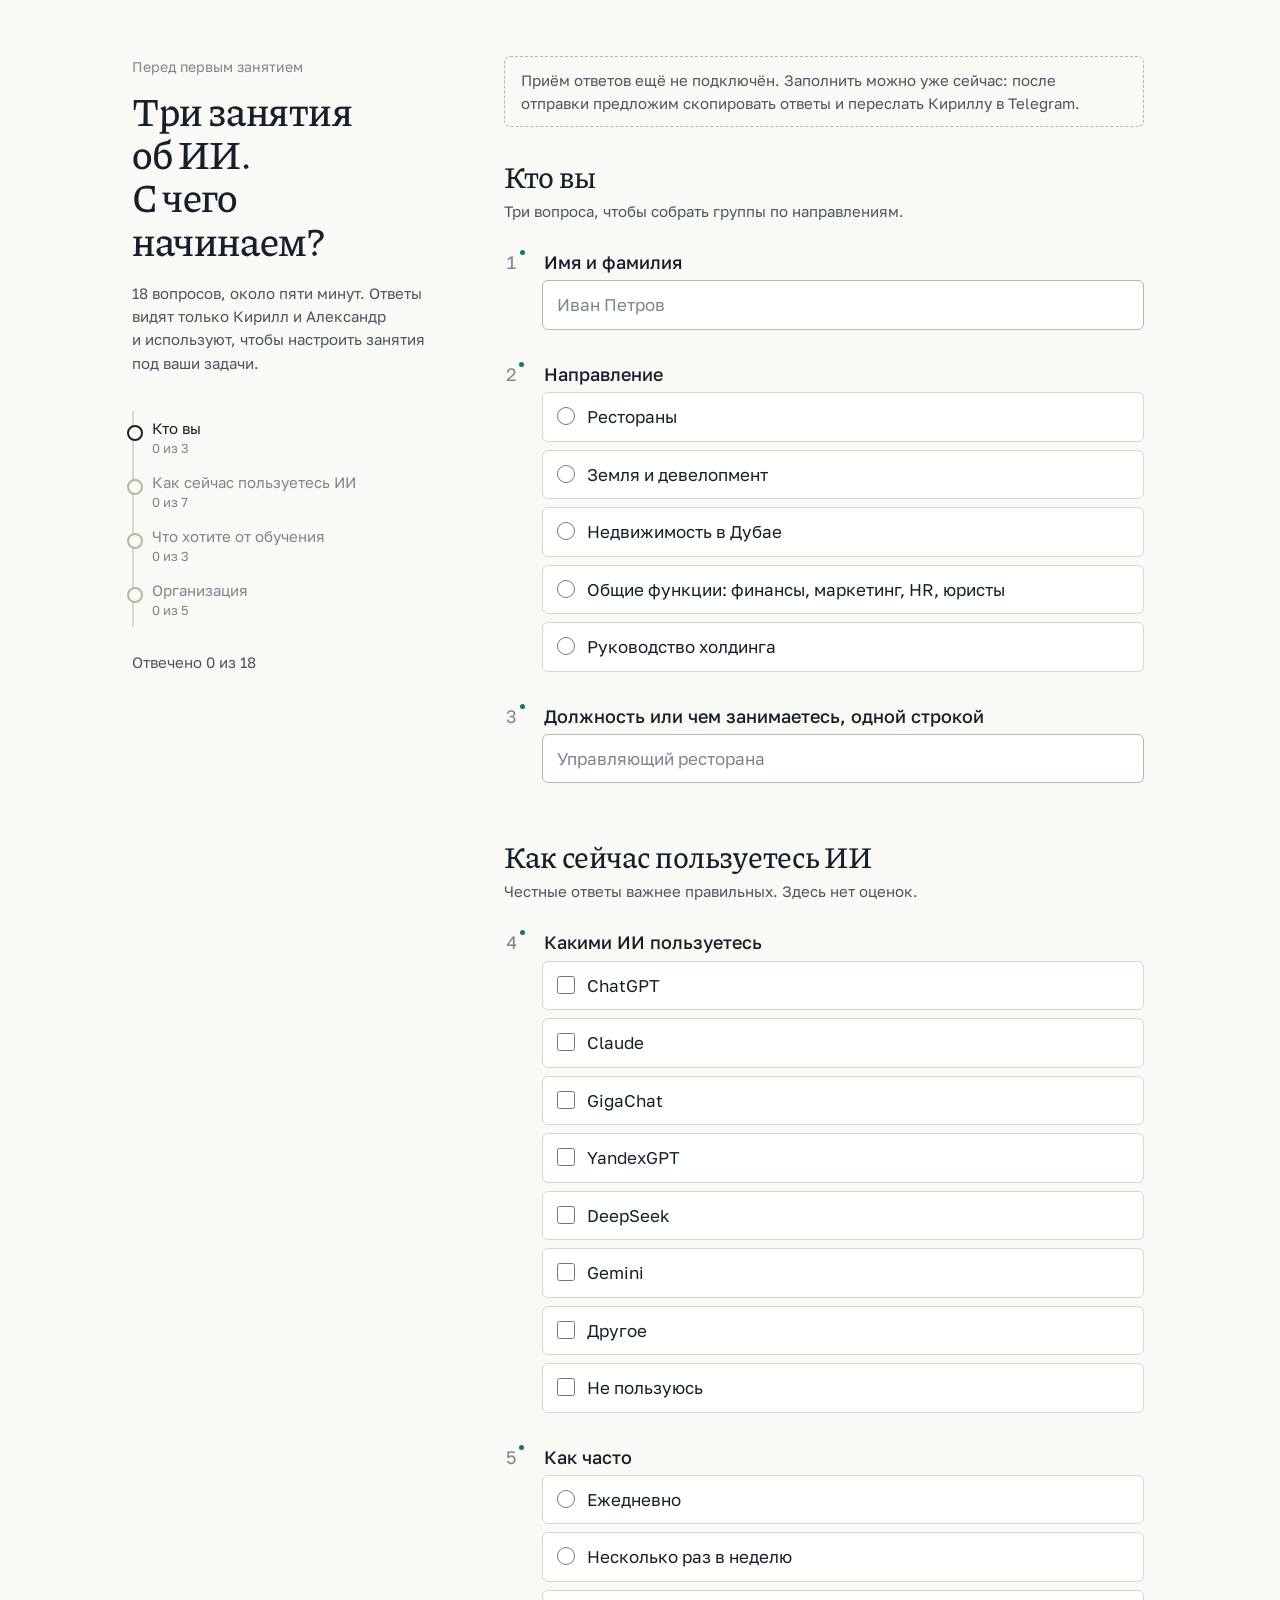
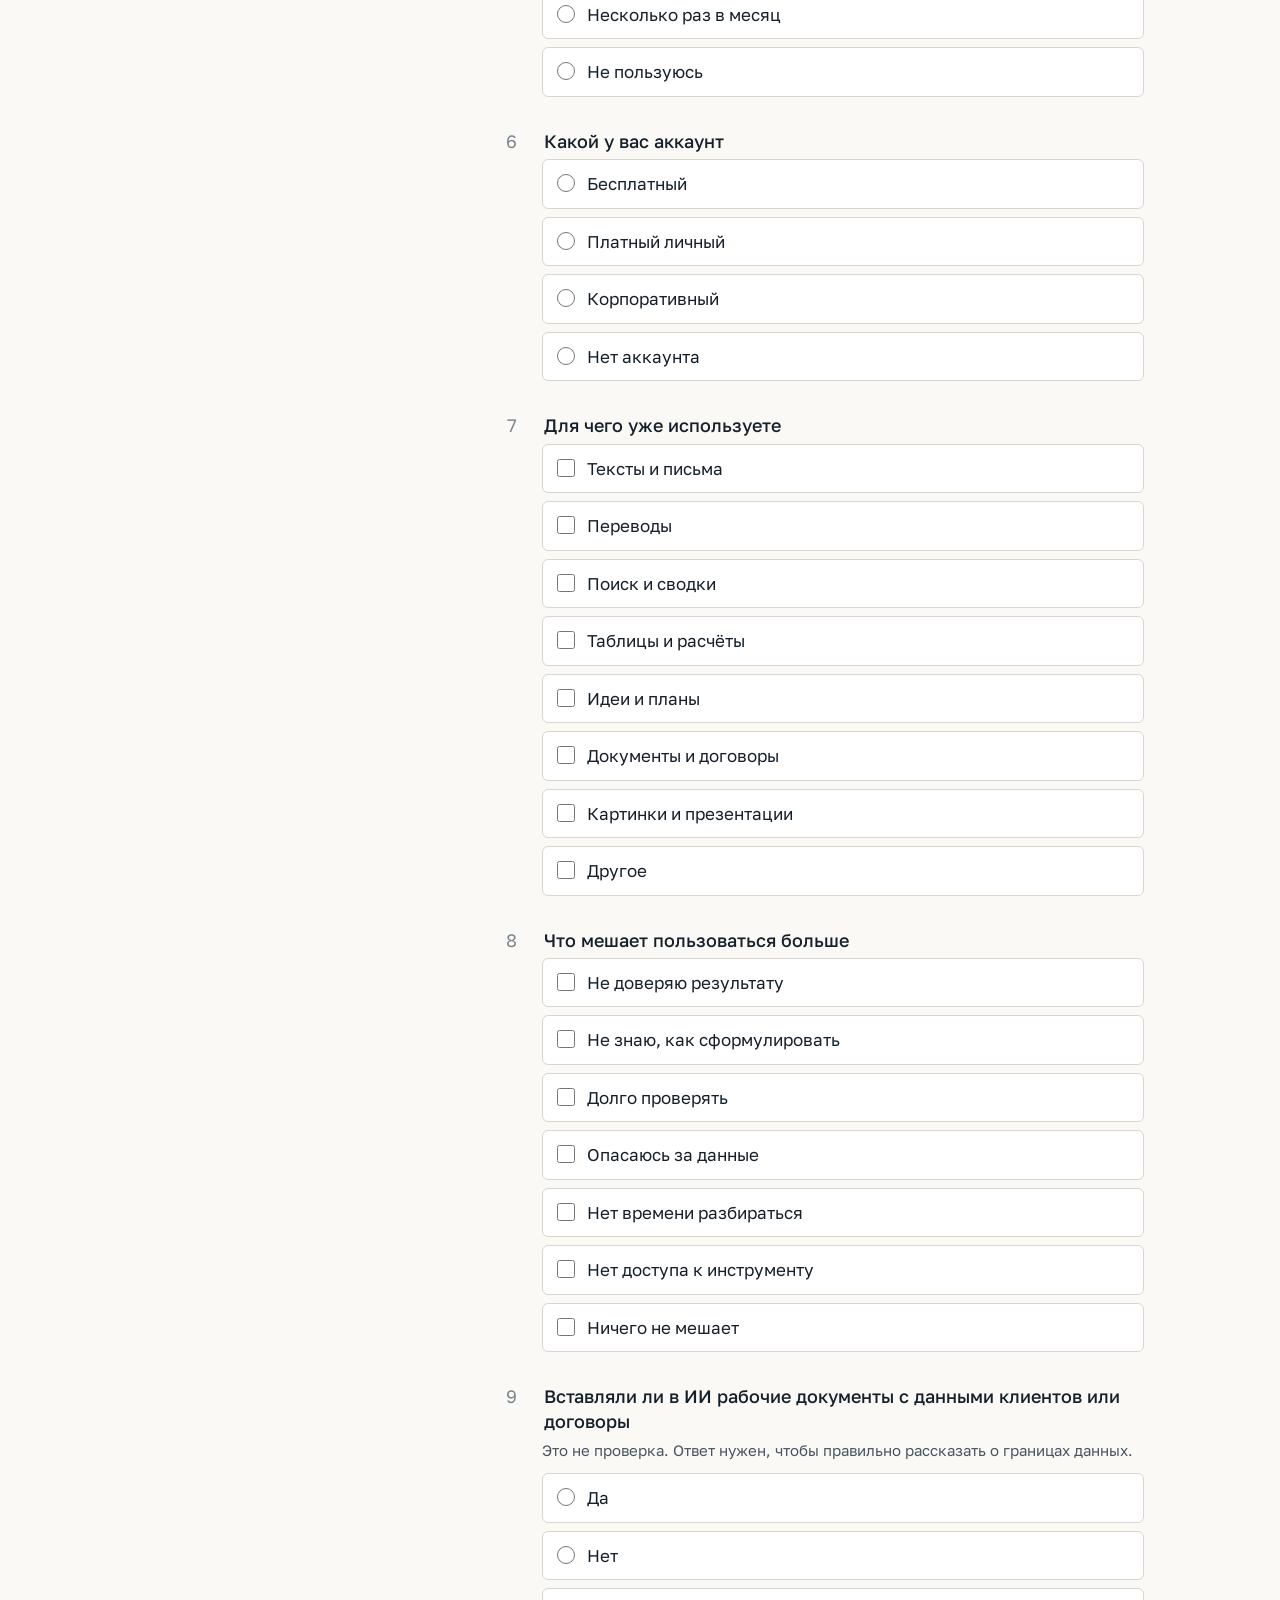
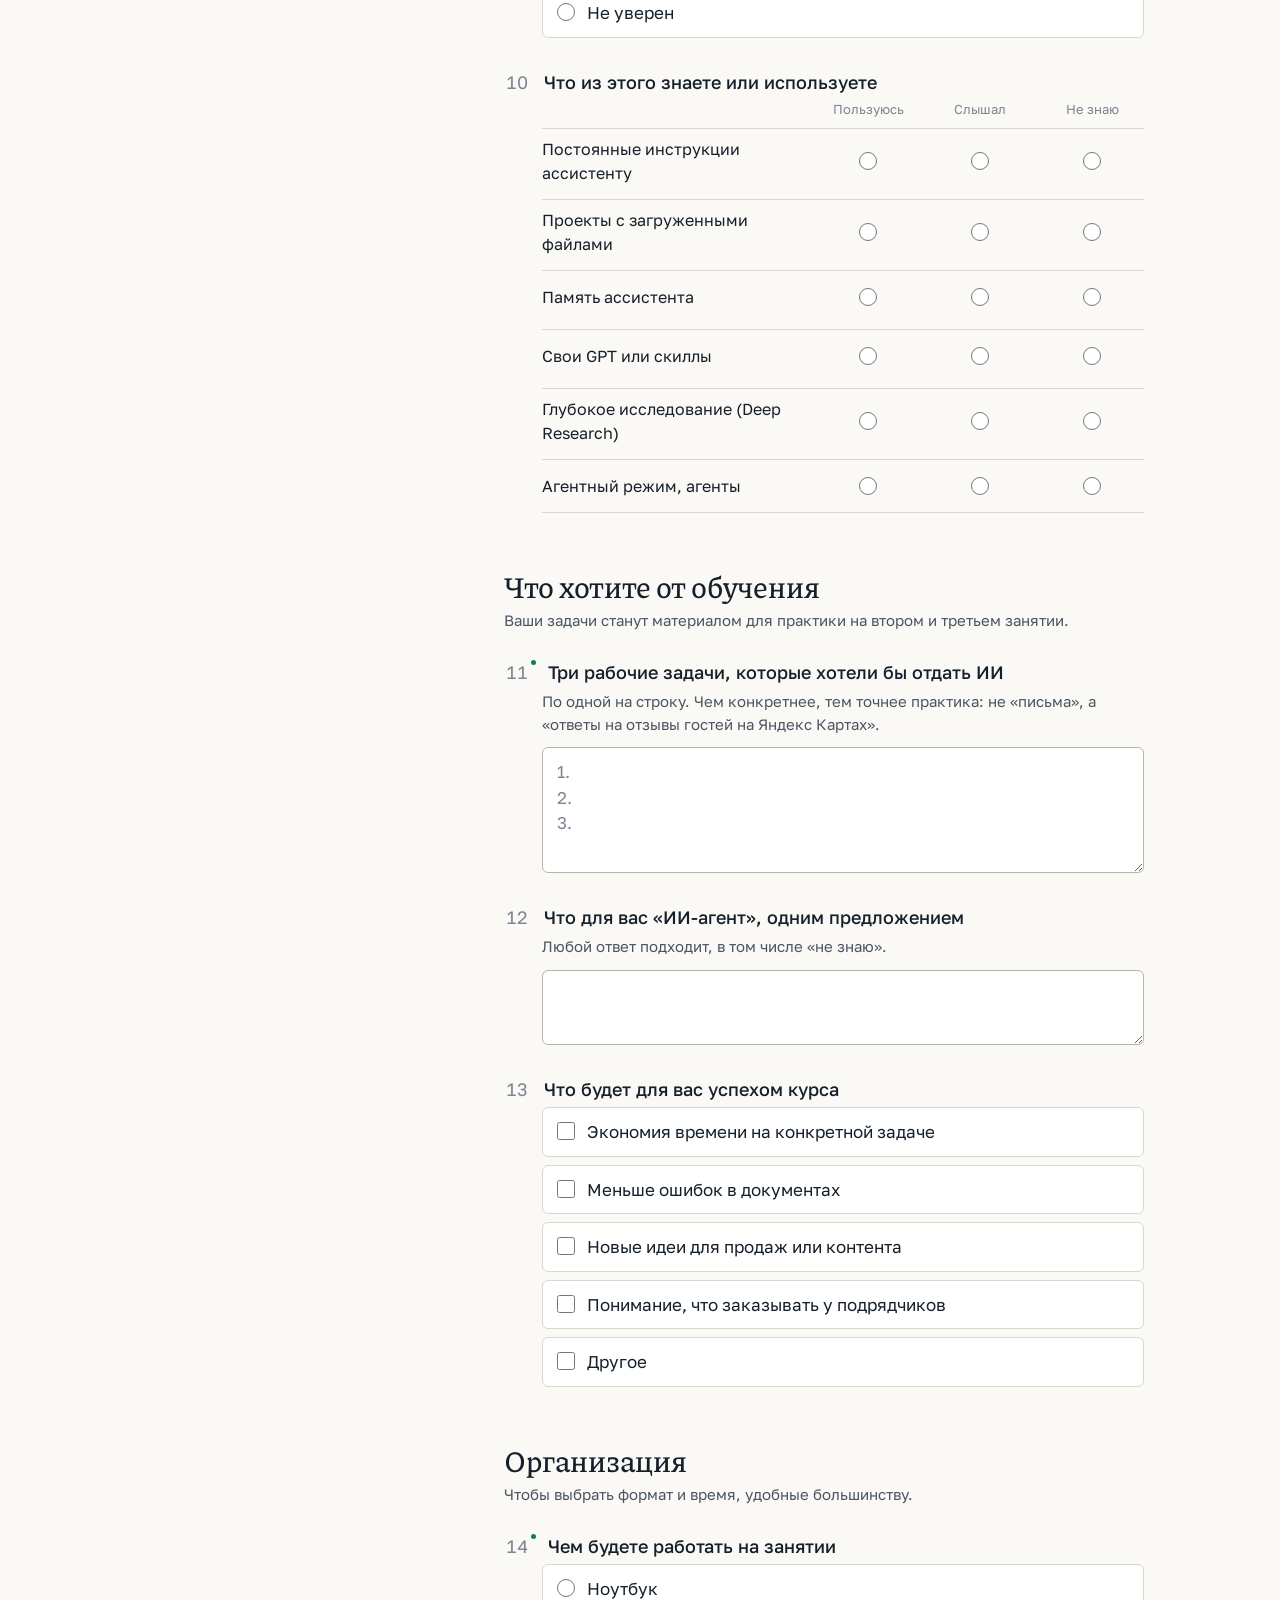
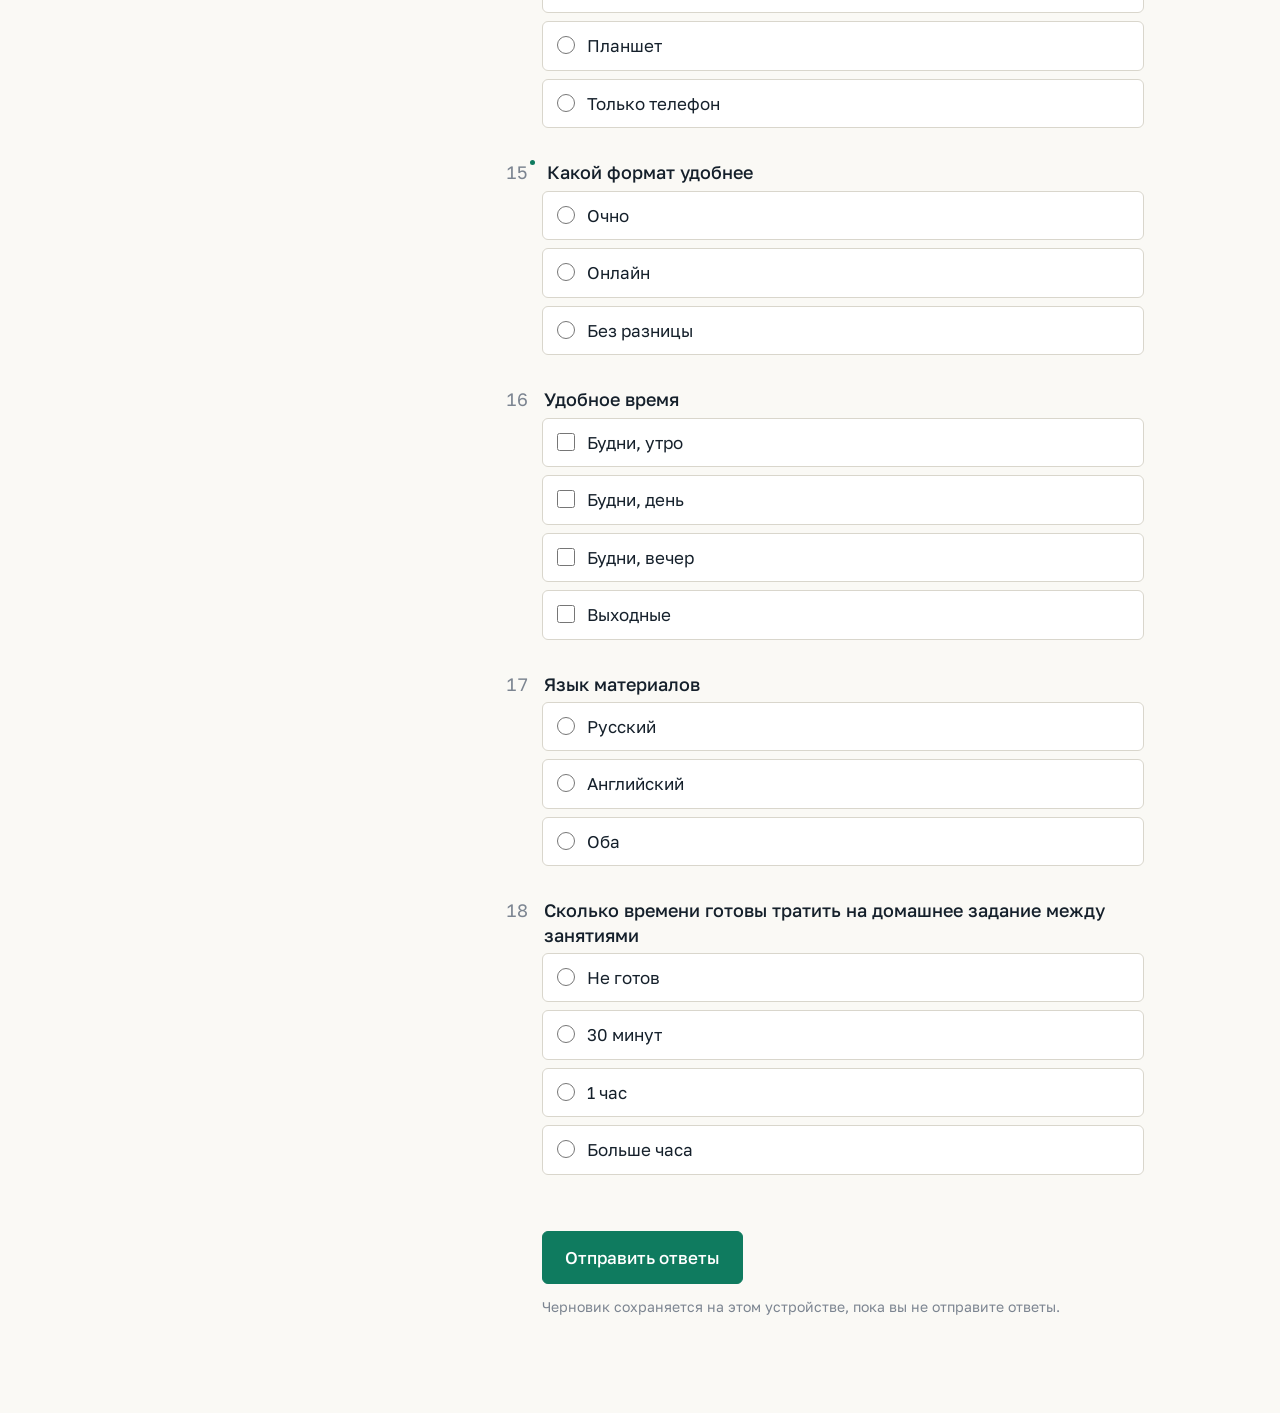
==== index.html @ f8a0a811 "feat: страница опросника, приёмник Apps Script, инструкция Co-Authored-By: Claude Fable 5.1 <noreply" ====
<!doctype html>
<html lang="ru">
<head>
<meta charset="utf-8">
<meta name="viewport" content="width=device-width, initial-scale=1">
<title>Опросник перед обучением</title>
<meta name="description" content="18 вопросов перед тремя занятиями об ИИ: кто вы, как пользуетесь ИИ сейчас, что хотите от обучения.">
<meta name="robots" content="noindex">
<link rel="preconnect" href="https://fonts.googleapis.com">
<link rel="preconnect" href="https://fonts.gstatic.com" crossorigin>
<link href="https://fonts.googleapis.com/css2?family=Golos+Text:wght@400;500;600&family=Piazzolla:opsz,wght@8..30,400;8..30,500&display=swap" rel="stylesheet">
<link rel="stylesheet" href="styles.css">
</head>
<body>
<a class="skip" href="#form">К вопросам</a>

<div class="shell">
  <aside class="rail" aria-label="Ход заполнения">
    <div class="rail-inner">
      <p class="kicker">Перед первым занятием</p>
      <h1 class="title">Три занятия об&nbsp;ИИ.<br>С&nbsp;чего начинаем?</h1>
      <p class="lede">18 вопросов, около пяти минут. Ответы видят только Кирилл и Александр и&nbsp;используют, чтобы настроить занятия под ваши задачи.</p>

      <ol class="blocks" id="blocks" aria-label="Разделы">
        <!-- заполняется скриптом -->
      </ol>

      <p class="counter" id="counter" aria-live="polite">Отвечено 0 из 18</p>
    </div>
  </aside>

  <main class="main">
    <div class="notice" id="notice" hidden role="status"></div>

    <form id="form" class="form" novalidate>
      <!-- заполняется скриптом -->
      <div class="submit-row">
        <button type="submit" class="btn primary" id="submit">Отправить ответы</button>
        <p class="submit-hint">Черновик сохраняется на этом устройстве, пока вы не отправите ответы.</p>
      </div>
      <div class="panel error" id="error" hidden role="alert"></div>
    </form>

    <section class="panel success" id="success" hidden tabindex="-1">
      <h2 class="panel-title">Ответы отправлены</h2>
      <p>Спасибо. Увидимся на первом занятии. Если захотите что-то добавить, напишите Кириллу в Telegram.</p>
    </section>
  </main>
</div>

<script src="config.js"></script>
<script src="app.js"></script>
</body>
</html>
---- styles.css ----
:root {
  --paper: #faf9f5;
  --surface: #ffffff;
  --ink: #15202b;
  --ink-2: #4a5563;
  --ink-3: #7c8591;
  --line: #d9d6cc;
  --line-strong: #b8b4a7;
  --accent: #0f7b5f;
  --accent-ink: #0a5c47;
  --accent-soft: #e3f2eb;
  --warn: #b3331f;
  --warn-soft: #fbe9e5;
  --focus: #15202b;
  --radius: 6px;
  --display: "Piazzolla", Georgia, "Times New Roman", serif;
  --text: "Golos Text", "Segoe UI", Arial, sans-serif;
}

@media (prefers-color-scheme: dark) {
  :root:not([data-theme="light"]) {
    --paper: #14181d;
    --surface: #1b2128;
    --ink: #eceae3;
    --ink-2: #b9b6ad;
    --ink-3: #868c94;
    --line: #353c45;
    --line-strong: #4b535d;
    --accent: #4fc29a;
    --accent-ink: #7fdcb9;
    --accent-soft: #1e3a31;
    --warn: #ef8a78;
    --warn-soft: #3a211d;
    --focus: #eceae3;
  }
}

* { box-sizing: border-box; }

html { -webkit-text-size-adjust: 100%; }

body {
  margin: 0;
  background: var(--paper);
  color: var(--ink);
  font-family: var(--text);
  font-size: 17px;
  line-height: 1.5;
  -webkit-font-smoothing: antialiased;
}

.skip {
  position: absolute;
  left: 16px;
  top: -48px;
  padding: 8px 12px;
  background: var(--ink);
  color: var(--paper);
  border-radius: var(--radius);
  z-index: 10;
}
.skip:focus { top: 16px; }

.shell {
  display: grid;
  grid-template-columns: 300px minmax(0, 640px);
  gap: 72px;
  max-width: 1080px;
  margin: 0 auto;
  padding: 56px 32px 96px;
}

/* ---- левая колонка ---- */

.rail-inner {
  position: sticky;
  top: 40px;
}

.kicker {
  margin: 0 0 12px;
  color: var(--ink-3);
  font-size: 14px;
}

.title {
  margin: 0 0 20px;
  font-family: var(--display);
  font-weight: 500;
  font-size: 40px;
  line-height: 1.08;
  letter-spacing: -0.01em;
  font-variation-settings: "opsz" 30;
}

.lede {
  margin: 0 0 36px;
  color: var(--ink-2);
  font-size: 15px;
  line-height: 1.55;
}

.blocks {
  list-style: none;
  margin: 0 0 24px;
  padding: 0;
  border-left: 2px solid var(--line);
}

.blocks li {
  position: relative;
  padding: 6px 0 6px 18px;
  color: var(--ink-3);
  font-size: 15px;
}

.blocks li::before {
  content: "";
  position: absolute;
  left: -7px;
  top: 14px;
  width: 12px;
  height: 12px;
  border-radius: 50%;
  background: var(--paper);
  border: 2px solid var(--line-strong);
}

.blocks li.current { color: var(--ink); }
.blocks li.current::before { border-color: var(--ink); }
.blocks li.done { color: var(--ink-2); }
.blocks li.done::before { background: var(--accent); border-color: var(--accent); }

.blocks a {
  color: inherit;
  text-decoration: none;
}
.blocks a:hover { text-decoration: underline; }

.blocks small {
  display: block;
  color: var(--ink-3);
  font-size: 13px;
}

.counter {
  margin: 0;
  color: var(--ink-2);
  font-size: 15px;
}

/* ---- форма ---- */

.form { margin: 0; }

.block {
  margin: 0 0 56px;
  padding: 0;
  border: 0;
  min-width: 0;
}

.block-title {
  margin: 0 0 6px;
  font-family: var(--display);
  font-weight: 500;
  font-size: 30px;
  line-height: 1.15;
  font-variation-settings: "opsz" 24;
}

.block-note {
  margin: 0 0 28px;
  color: var(--ink-2);
  font-size: 15px;
}

.q {
  margin: 0 0 32px;
  padding: 0;
  border: 0;
  min-width: 0;
}

.q-label {
  display: flex;
  gap: 12px;
  align-items: baseline;
  margin: 0 0 6px;
  font-weight: 500;
  font-size: 18px;
  line-height: 1.35;
}

.q-num {
  flex: none;
  min-width: 26px;
  color: var(--ink-3);
  font-variant-numeric: tabular-nums;
  font-weight: 400;
}

.q-hint {
  margin: 0 0 12px 38px;
  color: var(--ink-2);
  font-size: 15px;
}

.q-required .q-num::after {
  content: "";
  display: inline-block;
  width: 5px;
  height: 5px;
  margin-left: 3px;
  vertical-align: top;
  border-radius: 50%;
  background: var(--accent);
}

.q-body { margin-left: 38px; }

.q-error {
  margin: 8px 0 0 38px;
  color: var(--warn);
  font-size: 15px;
}
.q-error:empty { display: none; }

.q.invalid .q-body input[type="text"],
.q.invalid .q-body textarea { border-color: var(--warn); }

/* текстовые поля */

input[type="text"],
textarea {
  display: block;
  width: 100%;
  padding: 11px 14px;
  border: 1px solid var(--line-strong);
  border-radius: var(--radius);
  background: var(--surface);
  color: var(--ink);
  font: inherit;
  font-size: 17px;
}
textarea { min-height: 112px; resize: vertical; }
input[type="text"]::placeholder,
textarea::placeholder { color: var(--ink-3); }

input:focus-visible,
textarea:focus-visible,
button:focus-visible,
a:focus-visible {
  outline: 2px solid var(--focus);
  outline-offset: 2px;
}

/* варианты ответа */

.opts {
  display: grid;
  gap: 8px;
}

.opt {
  display: flex;
  align-items: flex-start;
  gap: 12px;
  padding: 11px 14px;
  border: 1px solid var(--line);
  border-radius: var(--radius);
  background: var(--surface);
  cursor: pointer;
  transition: border-color 120ms ease, background-color 120ms ease;
}
.opt:hover { border-color: var(--line-strong); }
.opt input {
  flex: none;
  width: 18px;
  height: 18px;
  margin: 3px 0 0;
  accent-color: var(--accent);
}
.opt:has(input:checked) {
  border-color: var(--accent);
  background: var(--accent-soft);
}
.opt:has(input:focus-visible) {
  outline: 2px solid var(--focus);
  outline-offset: 2px;
}
.opt:has(input:focus-visible) input { outline: none; }

/* матрица */

.matrix { display: grid; gap: 6px; }

.matrix-head,
.matrix-row {
  display: grid;
  grid-template-columns: minmax(0, 1fr) repeat(3, 104px);
  align-items: center;
  gap: 8px;
}

.matrix-head {
  color: var(--ink-3);
  font-size: 13px;
  padding: 0 0 2px;
}
.matrix-head span:not(:first-child) { text-align: center; }

.matrix-row {
  padding: 8px 0;
  border-top: 1px solid var(--line);
}
.matrix-row:last-child { border-bottom: 1px solid var(--line); }

.matrix-row .row-label { font-size: 16px; }

.cell {
  display: flex;
  justify-content: center;
  align-items: center;
  min-height: 36px;
  border-radius: var(--radius);
  cursor: pointer;
}
.cell input {
  width: 18px;
  height: 18px;
  margin: 0;
  accent-color: var(--accent);
}
.cell span { display: none; }
.cell:has(input:focus-visible) { outline: 2px solid var(--focus); outline-offset: 2px; }
.cell:has(input:focus-visible) input { outline: none; }

/* кнопки и панели */

.submit-row {
  margin: 8px 0 0 38px;
  display: grid;
  gap: 12px;
}

.btn {
  display: inline-block;
  padding: 13px 22px;
  border: 1px solid transparent;
  border-radius: var(--radius);
  font: inherit;
  font-weight: 500;
  font-size: 17px;
  cursor: pointer;
}
.btn.primary {
  justify-self: start;
  background: var(--accent);
  border-color: var(--accent);
  color: #fff;
}
.btn.primary:hover { background: var(--accent-ink); border-color: var(--accent-ink); }
.btn.primary:disabled { opacity: 0.6; cursor: progress; }
.btn.secondary {
  background: var(--surface);
  border-color: var(--line-strong);
  color: var(--ink);
}
.btn.secondary:hover { border-color: var(--ink); }

.submit-hint {
  margin: 0;
  color: var(--ink-3);
  font-size: 14px;
}

.panel {
  margin: 24px 0 0 38px;
  padding: 18px 20px;
  border-radius: var(--radius);
  border: 1px solid var(--line);
  background: var(--surface);
}
.panel p { margin: 0 0 12px; }
.panel p:last-child { margin: 0; }
.panel-title {
  margin: 0 0 8px;
  font-family: var(--display);
  font-weight: 500;
  font-size: 26px;
  line-height: 1.2;
}
.panel.error {
  border-color: var(--warn);
  background: var(--warn-soft);
}
.panel.success { border-color: var(--accent); }
.panel .actions {
  display: flex;
  flex-wrap: wrap;
  gap: 10px;
  margin-top: 14px;
}

.notice {
  margin: 0 0 32px;
  padding: 12px 16px;
  border-radius: var(--radius);
  border: 1px dashed var(--line-strong);
  color: var(--ink-2);
  font-size: 15px;
}

/* ---- адаптив ---- */

@media (max-width: 900px) {
  .shell {
    grid-template-columns: minmax(0, 1fr);
    gap: 0;
    padding: 24px 16px 80px;
  }

  .rail-inner { position: static; }

  .title { font-size: 32px; }
  .lede { margin-bottom: 24px; }

  .blocks {
    display: flex;
    gap: 14px;
    border-left: 0;
    border-bottom: 2px solid var(--line);
    margin: 0 0 8px;
    overflow-x: auto;
    scrollbar-width: none;
  }
  .blocks::-webkit-scrollbar { display: none; }
  .blocks li {
    flex: none;
    padding: 0 0 10px;
    white-space: nowrap;
  }
  .blocks li::before {
    left: 0;
    right: 0;
    top: auto;
    bottom: -2px;
    width: auto;
    height: 2px;
    border: 0;
    border-radius: 0;
    background: transparent;
  }
  .blocks li.current::before { background: var(--ink); }
  .blocks li.done::before { background: var(--accent); }
  .blocks small { display: none; }

  .counter {
    position: sticky;
    top: 0;
    z-index: 5;
    margin: 0 -16px 32px;
    padding: 10px 16px;
    background: var(--paper);
    border-bottom: 1px solid var(--line);
    font-size: 14px;
  }

  .block-title { font-size: 26px; }
  .q-label { font-size: 17px; }
  .q-hint, .q-body, .q-error, .submit-row, .panel { margin-left: 0; }
  .q-num { min-width: 24px; }

  .matrix-head { display: none; }
  .matrix-row {
    grid-template-columns: minmax(0, 1fr);
    gap: 8px;
    padding: 12px 0;
  }
  .matrix-row .cells {
    display: grid;
    grid-template-columns: repeat(3, 1fr);
    gap: 6px;
  }
  .cell {
    gap: 8px;
    justify-content: flex-start;
    padding: 8px 10px;
    border: 1px solid var(--line);
    background: var(--surface);
    font-size: 14px;
  }
  .cell span { display: inline; }
  .cell:has(input:checked) { border-color: var(--accent); background: var(--accent-soft); }
}

@media (min-width: 901px) {
  .matrix-row .cells { display: contents; }
}

@media (prefers-reduced-motion: reduce) {
  * { transition: none !important; scroll-behavior: auto !important; }
}
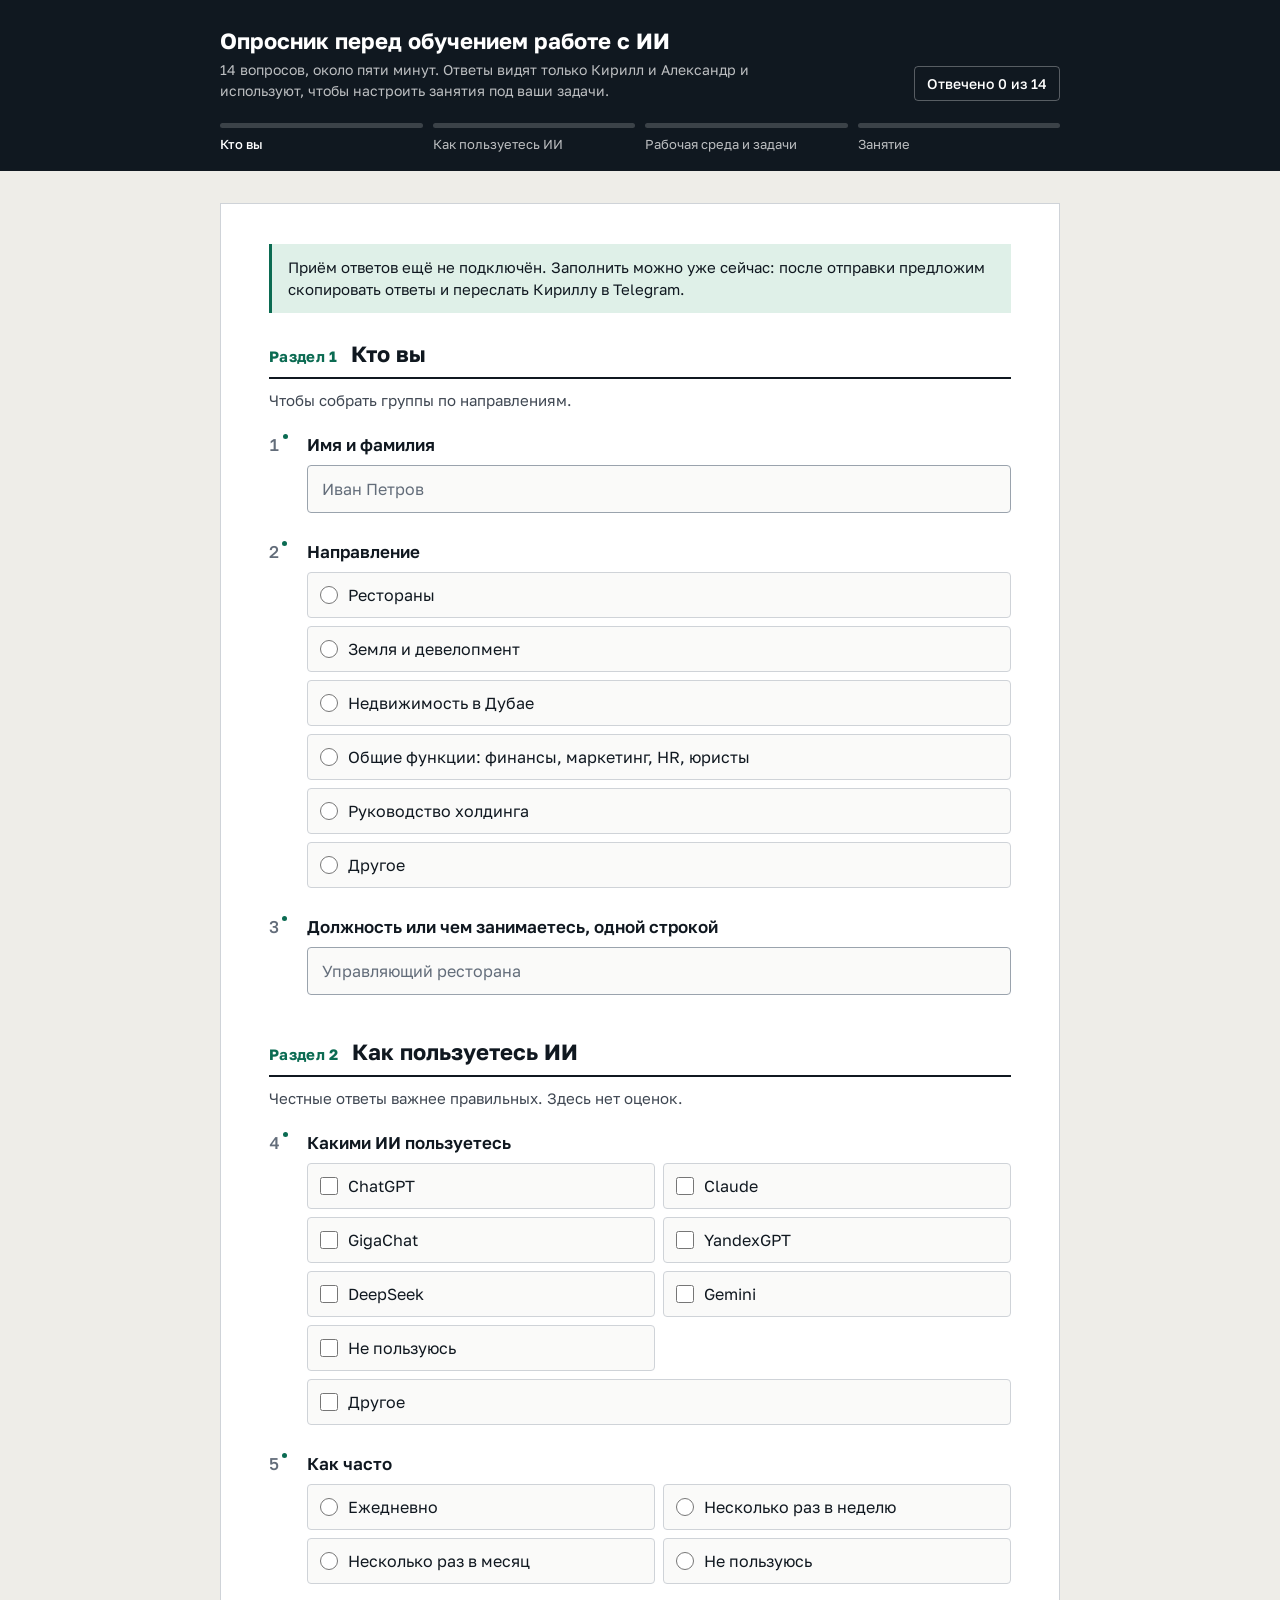
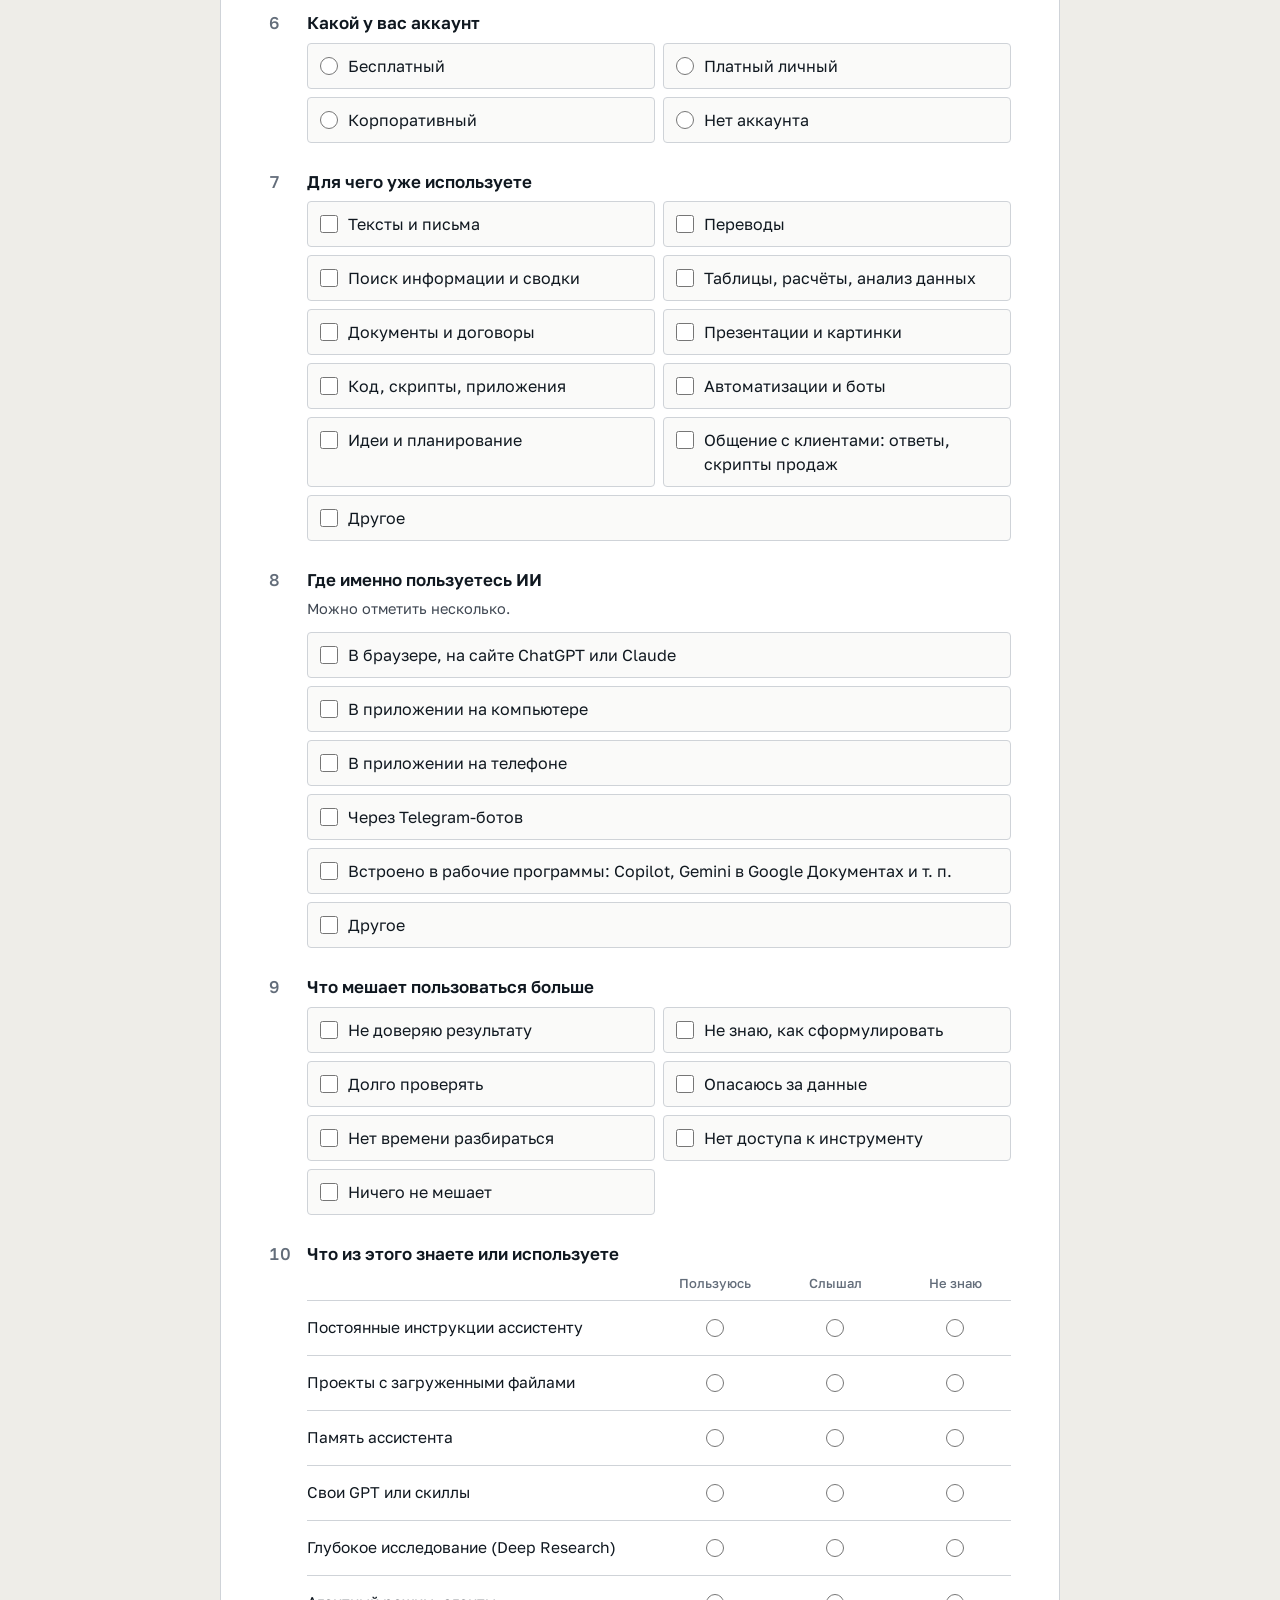
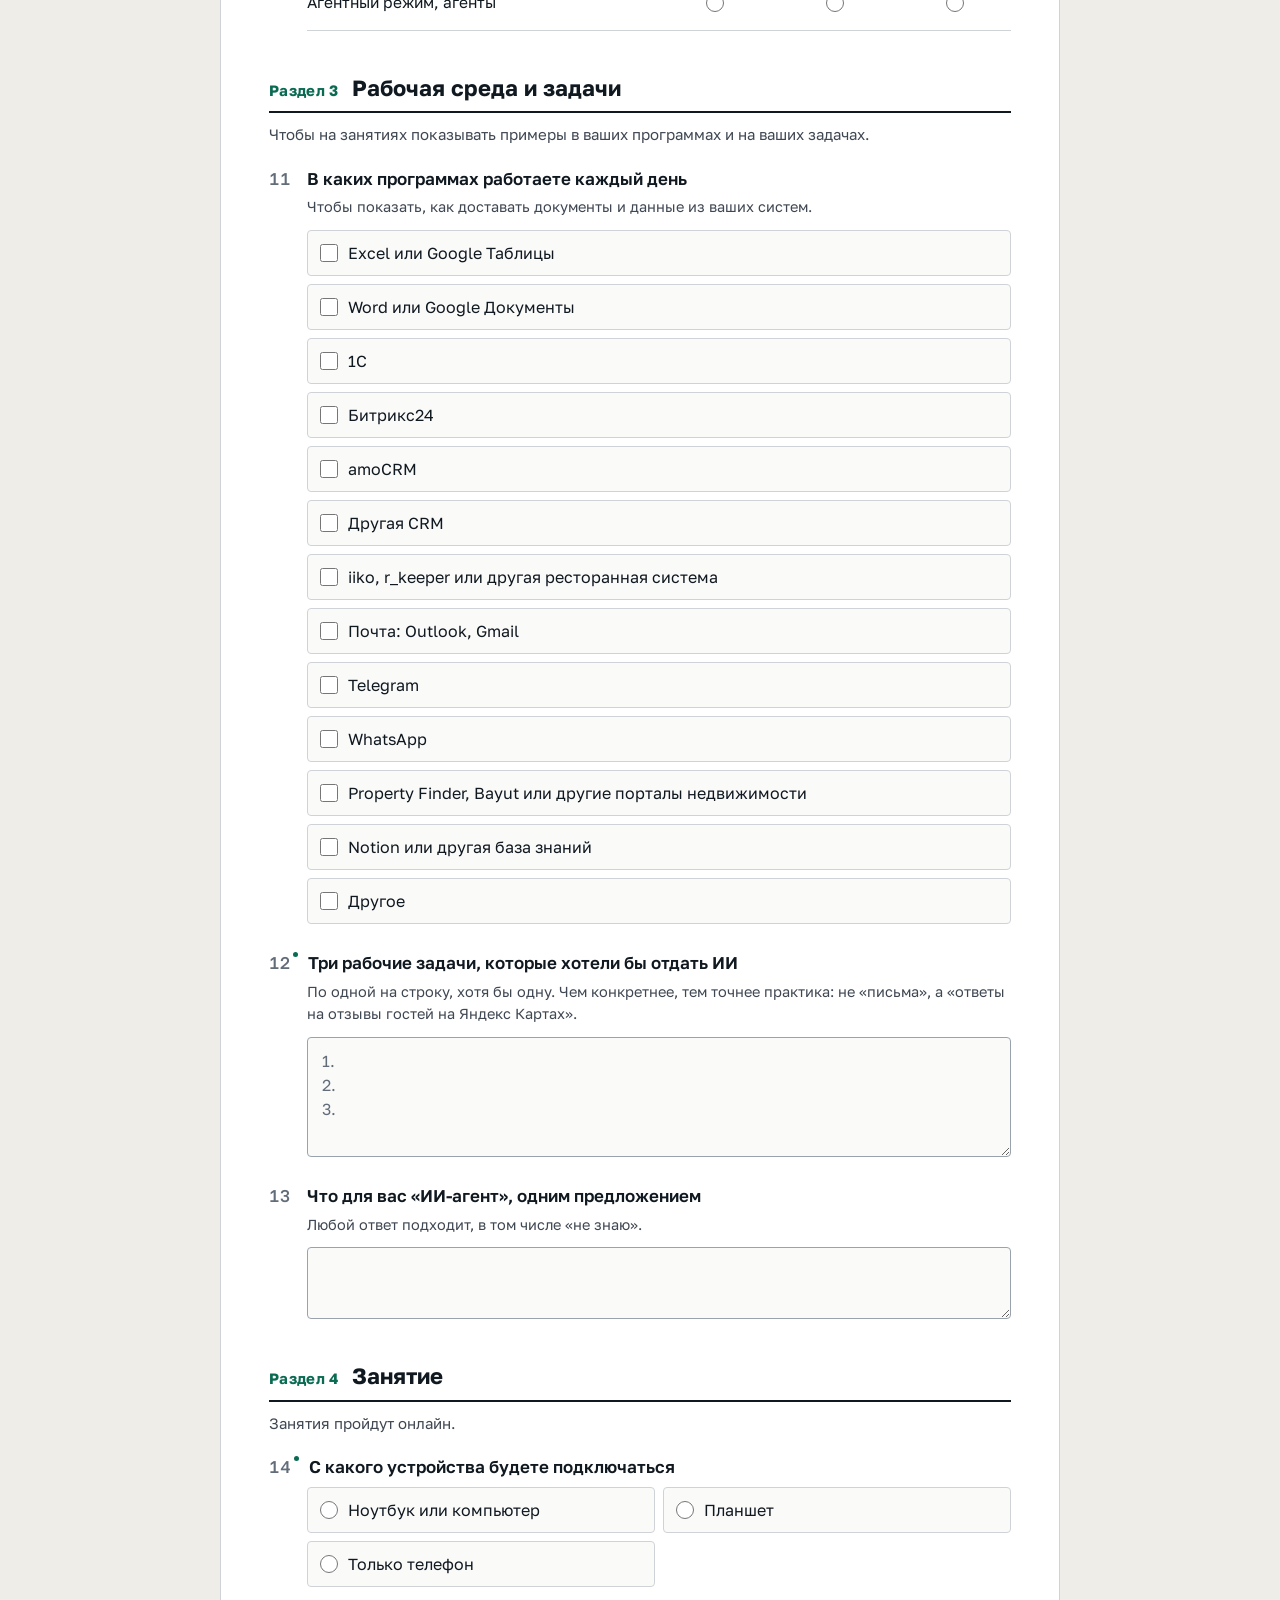
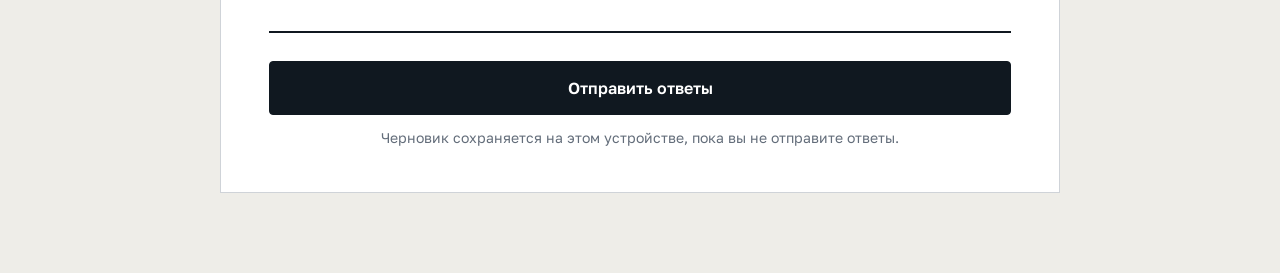
==== commit 5899524c: "feat: версия 2 по правкам — 14 вопросов, «Другое» с полем ввода, вопросы про программы и где пользую" ====
--- a/index.html
+++ b/index.html
@@ -4,49 +4,46 @@
 <meta charset="utf-8">
 <meta name="viewport" content="width=device-width, initial-scale=1">
 <title>Опросник перед обучением</title>
-<meta name="description" content="18 вопросов перед тремя занятиями об ИИ: кто вы, как пользуетесь ИИ сейчас, что хотите от обучения.">
+<meta name="description" content="Опросник перед обучением работе с ИИ: кто вы, как пользуетесь ИИ сейчас, в каких программах работаете, какие задачи хотите отдать ИИ.">
 <meta name="robots" content="noindex">
 <link rel="preconnect" href="https://fonts.googleapis.com">
 <link rel="preconnect" href="https://fonts.gstatic.com" crossorigin>
-<link href="https://fonts.googleapis.com/css2?family=Golos+Text:wght@400;500;600&family=Piazzolla:opsz,wght@8..30,400;8..30,500&display=swap" rel="stylesheet">
+<link href="https://fonts.googleapis.com/css2?family=Golos+Text:wght@400;500;600;700&display=swap" rel="stylesheet">
 <link rel="stylesheet" href="styles.css">
 </head>
 <body>
 <a class="skip" href="#form">К вопросам</a>
 
-<div class="shell">
-  <aside class="rail" aria-label="Ход заполнения">
-    <div class="rail-inner">
-      <p class="kicker">Перед первым занятием</p>
-      <h1 class="title">Три занятия об&nbsp;ИИ.<br>С&nbsp;чего начинаем?</h1>
-      <p class="lede">18 вопросов, около пяти минут. Ответы видят только Кирилл и Александр и&nbsp;используют, чтобы настроить занятия под ваши задачи.</p>
+<header class="band">
+  <div class="band-inner">
+    <div class="band-text">
+      <p class="band-title">Опросник перед обучением работе с ИИ</p>
+      <p class="band-sub">14 вопросов, около пяти минут. Ответы видят только Кирилл и Александр и используют, чтобы настроить занятия под ваши задачи.</p>
+    </div>
+    <p class="counter" id="counter" aria-live="polite">Отвечено 0 из 14</p>
+  </div>
+  <ol class="progress" id="blocks" aria-label="Разделы и ход заполнения">
+    <!-- заполняется скриптом -->
+  </ol>
+</header>
 
-      <ol class="blocks" id="blocks" aria-label="Разделы">
-        <!-- заполняется скриптом -->
-      </ol>
+<main class="sheet">
+  <div class="notice" id="notice" hidden role="status"></div>
 
-      <p class="counter" id="counter" aria-live="polite">Отвечено 0 из 18</p>
+  <form id="form" class="form" novalidate>
+    <!-- заполняется скриптом -->
+    <div class="submit-row">
+      <button type="submit" class="btn primary" id="submit">Отправить ответы</button>
+      <p class="submit-hint">Черновик сохраняется на этом устройстве, пока вы не отправите ответы.</p>
     </div>
-  </aside>
+    <div class="panel error" id="error" hidden role="alert"></div>
+  </form>
 
-  <main class="main">
-    <div class="notice" id="notice" hidden role="status"></div>
-
-    <form id="form" class="form" novalidate>
-      <!-- заполняется скриптом -->
-      <div class="submit-row">
-        <button type="submit" class="btn primary" id="submit">Отправить ответы</button>
-        <p class="submit-hint">Черновик сохраняется на этом устройстве, пока вы не отправите ответы.</p>
-      </div>
-      <div class="panel error" id="error" hidden role="alert"></div>
-    </form>
-
-    <section class="panel success" id="success" hidden tabindex="-1">
-      <h2 class="panel-title">Ответы отправлены</h2>
-      <p>Спасибо. Увидимся на первом занятии. Если захотите что-то добавить, напишите Кириллу в Telegram.</p>
-    </section>
-  </main>
-</div>
+  <section class="panel success" id="success" hidden tabindex="-1">
+    <h2 class="panel-title">Ответы отправлены</h2>
+    <p>Спасибо. Если захотите что-то добавить, напишите Кириллу в Telegram.</p>
+  </section>
+</main>
 
 <script src="config.js"></script>
 <script src="app.js"></script>
--- a/styles.css
+++ b/styles.css
@@ -1,52 +1,74 @@
 :root {
-  --paper: #faf9f5;
-  --surface: #ffffff;
-  --ink: #15202b;
-  --ink-2: #4a5563;
-  --ink-3: #7c8591;
-  --line: #d9d6cc;
-  --line-strong: #b8b4a7;
-  --accent: #0f7b5f;
-  --accent-ink: #0a5c47;
-  --accent-soft: #e3f2eb;
+  --bg: #eeede8;
+  --sheet: #ffffff;
+  --ink: #101820;
+  --ink-2: #3f4752;
+  --ink-3: #636d7a;
+  --line: #cfd3d8;
+  --line-strong: #9aa3ad;
+  --field: #fafaf9;
+  --accent: #0b6b52;
+  --accent-ink: #084f3d;
+  --accent-soft: #dff0e8;
+  --accent-bright: #3ccf9a;
+  --band: #101820;
+  --band-text: #ffffff;
+  --band-muted: rgba(255, 255, 255, 0.72);
+  --band-track: rgba(255, 255, 255, 0.18);
   --warn: #b3331f;
   --warn-soft: #fbe9e5;
-  --focus: #15202b;
-  --radius: 6px;
-  --display: "Piazzolla", Georgia, "Times New Roman", serif;
+  --focus: #101820;
+  --on-primary: #ffffff;
+  --radius: 4px;
   --text: "Golos Text", "Segoe UI", Arial, sans-serif;
 }
 
 @media (prefers-color-scheme: dark) {
   :root:not([data-theme="light"]) {
-    --paper: #14181d;
-    --surface: #1b2128;
+    --bg: #111519;
+    --sheet: #1a2026;
     --ink: #eceae3;
     --ink-2: #b9b6ad;
-    --ink-3: #868c94;
+    --ink-3: #8b939c;
     --line: #353c45;
-    --line-strong: #4b535d;
+    --line-strong: #5a626c;
+    --field: #141a1f;
     --accent: #4fc29a;
     --accent-ink: #7fdcb9;
     --accent-soft: #1e3a31;
+    --band: #0b0f13;
     --warn: #ef8a78;
     --warn-soft: #3a211d;
     --focus: #eceae3;
+    --on-primary: #101820;
   }
+  :root:not([data-theme="light"]) .btn.primary { background: #eceae3; border-color: #eceae3; }
+  :root:not([data-theme="light"]) .btn.primary:hover { background: #ffffff; border-color: #ffffff; }
 }
 
 * { box-sizing: border-box; }
-
 html { -webkit-text-size-adjust: 100%; }
 
 body {
   margin: 0;
-  background: var(--paper);
+  background: var(--bg);
   color: var(--ink);
   font-family: var(--text);
-  font-size: 17px;
+  font-size: 16px;
   line-height: 1.5;
   -webkit-font-smoothing: antialiased;
+}
+
+.visually-hidden {
+  position: absolute;
+  width: 1px;
+  height: 1px;
+  margin: -1px;
+  padding: 0;
+  overflow: hidden;
+  clip: rect(0 0 0 0);
+  white-space: nowrap;
+  border: 0;
 }
 
 .skip {
@@ -54,129 +76,157 @@
   left: 16px;
   top: -48px;
   padding: 8px 12px;
-  background: var(--ink);
-  color: var(--paper);
+  background: var(--accent);
+  color: #fff;
   border-radius: var(--radius);
   z-index: 10;
 }
 .skip:focus { top: 16px; }
 
-.shell {
+/* ---- шапка ---- */
+
+.band {
+  background: var(--band);
+  color: var(--band-text);
+  padding: 28px 24px 0;
+}
+
+.band-inner {
+  max-width: 840px;
+  margin: 0 auto;
+  display: flex;
+  justify-content: space-between;
+  align-items: flex-end;
+  gap: 24px;
+}
+
+.band-title {
+  margin: 0 0 6px;
+  font-size: 22px;
+  font-weight: 700;
+  line-height: 1.2;
+}
+
+.band-sub {
+  margin: 0;
+  max-width: 560px;
+  color: var(--band-muted);
+  font-size: 14px;
+  line-height: 1.45;
+}
+
+.counter {
+  flex: none;
+  margin: 0;
+  padding: 6px 12px;
+  border: 1px solid rgba(255, 255, 255, 0.3);
+  border-radius: var(--radius);
+  font-size: 14px;
+  font-weight: 500;
+  white-space: nowrap;
+}
+
+.progress {
+  list-style: none;
+  max-width: 840px;
+  margin: 22px auto 0;
+  padding: 0 0 18px;
   display: grid;
-  grid-template-columns: 300px minmax(0, 640px);
-  gap: 72px;
-  max-width: 1080px;
-  margin: 0 auto;
-  padding: 56px 32px 96px;
-}
-
-/* ---- левая колонка ---- */
-
-.rail-inner {
-  position: sticky;
-  top: 40px;
-}
-
-.kicker {
-  margin: 0 0 12px;
-  color: var(--ink-3);
-  font-size: 14px;
-}
-
-.title {
-  margin: 0 0 20px;
-  font-family: var(--display);
-  font-weight: 500;
-  font-size: 40px;
-  line-height: 1.08;
-  letter-spacing: -0.01em;
-  font-variation-settings: "opsz" 30;
-}
-
-.lede {
-  margin: 0 0 36px;
-  color: var(--ink-2);
+  grid-template-columns: repeat(4, 1fr);
+  gap: 10px;
+}
+
+.progress li { min-width: 0; }
+
+.progress a {
+  display: block;
+  color: var(--band-muted);
+  text-decoration: none;
+  font-size: 13px;
+  line-height: 1.3;
+  white-space: nowrap;
+  overflow: hidden;
+  text-overflow: ellipsis;
+}
+.progress a:hover { color: var(--band-text); }
+.progress li.current a { color: var(--band-text); font-weight: 500; }
+.progress li.done a { color: var(--accent-bright); }
+
+.seg {
+  display: block;
+  height: 5px;
+  margin-bottom: 8px;
+  background: var(--band-track);
+  border-radius: 3px;
+  overflow: hidden;
+}
+.seg i {
+  display: block;
+  height: 100%;
+  width: 0;
+  background: var(--accent-bright);
+  transition: width 200ms ease;
+}
+
+/* ---- лист с вопросами ---- */
+
+.sheet {
+  max-width: 840px;
+  margin: 32px auto 80px;
+  padding: 40px 48px 44px;
+  background: var(--sheet);
+  border: 1px solid var(--line);
+}
+
+.notice {
+  margin: 0 0 28px;
+  padding: 12px 16px;
+  border-left: 3px solid var(--accent);
+  background: var(--accent-soft);
+  color: var(--ink);
   font-size: 15px;
-  line-height: 1.55;
-}
-
-.blocks {
-  list-style: none;
-  margin: 0 0 24px;
-  padding: 0;
-  border-left: 2px solid var(--line);
-}
-
-.blocks li {
-  position: relative;
-  padding: 6px 0 6px 18px;
-  color: var(--ink-3);
-  font-size: 15px;
-}
-
-.blocks li::before {
-  content: "";
-  position: absolute;
-  left: -7px;
-  top: 14px;
-  width: 12px;
-  height: 12px;
-  border-radius: 50%;
-  background: var(--paper);
-  border: 2px solid var(--line-strong);
-}
-
-.blocks li.current { color: var(--ink); }
-.blocks li.current::before { border-color: var(--ink); }
-.blocks li.done { color: var(--ink-2); }
-.blocks li.done::before { background: var(--accent); border-color: var(--accent); }
-
-.blocks a {
-  color: inherit;
-  text-decoration: none;
-}
-.blocks a:hover { text-decoration: underline; }
-
-.blocks small {
-  display: block;
-  color: var(--ink-3);
-  font-size: 13px;
-}
-
-.counter {
-  margin: 0;
-  color: var(--ink-2);
-  font-size: 15px;
-}
-
-/* ---- форма ---- */
+}
 
 .form { margin: 0; }
 
 .block {
-  margin: 0 0 56px;
+  margin: 0 0 44px;
   padding: 0;
   border: 0;
   min-width: 0;
 }
 
+.block-head {
+  display: flex;
+  align-items: baseline;
+  gap: 14px;
+  margin: 0 0 4px;
+  padding-bottom: 10px;
+  border-bottom: 2px solid var(--ink);
+}
+
+.block-num {
+  font-size: 15px;
+  font-weight: 700;
+  color: var(--accent);
+  letter-spacing: 0.02em;
+}
+
 .block-title {
-  margin: 0 0 6px;
-  font-family: var(--display);
-  font-weight: 500;
-  font-size: 30px;
-  line-height: 1.15;
-  font-variation-settings: "opsz" 24;
+  margin: 0;
+  font-size: 22px;
+  font-weight: 700;
+  line-height: 1.2;
 }
 
 .block-note {
-  margin: 0 0 28px;
+  margin: 10px 0 22px;
   color: var(--ink-2);
   font-size: 15px;
 }
 
 .q {
-  margin: 0 0 32px;
+  margin: 0 0 28px;
   padding: 0;
   border: 0;
   min-width: 0;
@@ -184,26 +234,21 @@
 
 .q-label {
   display: flex;
-  gap: 12px;
+  gap: 10px;
   align-items: baseline;
-  margin: 0 0 6px;
-  font-weight: 500;
-  font-size: 18px;
+  margin: 0 0 8px;
+  padding: 0;
+  font-weight: 600;
+  font-size: 17px;
   line-height: 1.35;
 }
 
 .q-num {
   flex: none;
-  min-width: 26px;
+  min-width: 28px;
   color: var(--ink-3);
+  font-weight: 500;
   font-variant-numeric: tabular-nums;
-  font-weight: 400;
-}
-
-.q-hint {
-  margin: 0 0 12px 38px;
-  color: var(--ink-2);
-  font-size: 15px;
 }
 
 .q-required .q-num::after {
@@ -217,19 +262,26 @@
   background: var(--accent);
 }
 
+.q-hint {
+  margin: -2px 0 12px 38px;
+  color: var(--ink-2);
+  font-size: 14.5px;
+}
+
 .q-body { margin-left: 38px; }
 
 .q-error {
   margin: 8px 0 0 38px;
   color: var(--warn);
-  font-size: 15px;
+  font-size: 14.5px;
+  font-weight: 500;
 }
 .q-error:empty { display: none; }
 
-.q.invalid .q-body input[type="text"],
-.q.invalid .q-body textarea { border-color: var(--warn); }
-
-/* текстовые поля */
+.q.invalid .q-body > input[type="text"],
+.q.invalid .q-body > textarea { border-color: var(--warn); box-shadow: inset 0 0 0 1px var(--warn); }
+
+/* поля */
 
 input[type="text"],
 textarea {
@@ -238,10 +290,10 @@
   padding: 11px 14px;
   border: 1px solid var(--line-strong);
   border-radius: var(--radius);
-  background: var(--surface);
+  background: var(--field);
   color: var(--ink);
   font: inherit;
-  font-size: 17px;
+  font-size: 16px;
 }
 textarea { min-height: 112px; resize: vertical; }
 input[type="text"]::placeholder,
@@ -255,50 +307,63 @@
   outline-offset: 2px;
 }
 
-/* варианты ответа */
+/* варианты */
 
 .opts {
   display: grid;
+  grid-template-columns: repeat(2, minmax(0, 1fr));
   gap: 8px;
 }
+.opts.single-col { grid-template-columns: minmax(0, 1fr); }
 
 .opt {
   display: flex;
   align-items: flex-start;
-  gap: 12px;
-  padding: 11px 14px;
+  gap: 10px;
+  min-width: 0;
+  padding: 10px 12px;
   border: 1px solid var(--line);
   border-radius: var(--radius);
-  background: var(--surface);
+  background: var(--field);
   cursor: pointer;
   transition: border-color 120ms ease, background-color 120ms ease;
 }
 .opt:hover { border-color: var(--line-strong); }
-.opt input {
+.opt > input {
   flex: none;
   width: 18px;
   height: 18px;
   margin: 3px 0 0;
   accent-color: var(--accent);
 }
-.opt:has(input:checked) {
+.opt > span { min-width: 0; }
+.opt:has(> input:checked) {
   border-color: var(--accent);
   background: var(--accent-soft);
-}
-.opt:has(input:focus-visible) {
-  outline: 2px solid var(--focus);
-  outline-offset: 2px;
-}
-.opt:has(input:focus-visible) input { outline: none; }
+  font-weight: 500;
+}
+.opt:has(> input:focus-visible) { outline: 2px solid var(--focus); outline-offset: 2px; }
+.opt:has(> input:focus-visible) > input { outline: none; }
+
+.opt.other { grid-column: 1 / -1; flex-wrap: wrap; }
+.opt.other .other-input {
+  flex: 1 1 100%;
+  margin: 6px 0 0 28px;
+  padding: 8px 12px;
+  font-size: 15px;
+  font-weight: 400;
+  background: var(--sheet);
+}
+.opt.other .other-input[hidden] { display: none; }
 
 /* матрица */
 
-.matrix { display: grid; gap: 6px; }
+.matrix { display: grid; gap: 0; }
 
 .matrix-head,
 .matrix-row {
   display: grid;
-  grid-template-columns: minmax(0, 1fr) repeat(3, 104px);
+  grid-template-columns: minmax(0, 1fr) repeat(3, 112px);
   align-items: center;
   gap: 8px;
 }
@@ -306,17 +371,17 @@
 .matrix-head {
   color: var(--ink-3);
   font-size: 13px;
-  padding: 0 0 2px;
+  font-weight: 500;
+  padding: 0 0 6px;
 }
 .matrix-head span:not(:first-child) { text-align: center; }
 
 .matrix-row {
-  padding: 8px 0;
+  padding: 9px 0;
   border-top: 1px solid var(--line);
 }
 .matrix-row:last-child { border-bottom: 1px solid var(--line); }
-
-.matrix-row .row-label { font-size: 16px; }
+.matrix-row .row-label { font-size: 15.5px; }
 
 .cell {
   display: flex;
@@ -326,12 +391,7 @@
   border-radius: var(--radius);
   cursor: pointer;
 }
-.cell input {
-  width: 18px;
-  height: 18px;
-  margin: 0;
-  accent-color: var(--accent);
-}
+.cell input { width: 18px; height: 18px; margin: 0; accent-color: var(--accent); }
 .cell span { display: none; }
 .cell:has(input:focus-visible) { outline: 2px solid var(--focus); outline-offset: 2px; }
 .cell:has(input:focus-visible) input { outline: none; }
@@ -339,31 +399,33 @@
 /* кнопки и панели */
 
 .submit-row {
-  margin: 8px 0 0 38px;
+  margin: 8px 0 0;
+  padding-top: 28px;
+  border-top: 2px solid var(--ink);
   display: grid;
   gap: 12px;
 }
 
 .btn {
   display: inline-block;
-  padding: 13px 22px;
+  padding: 14px 24px;
   border: 1px solid transparent;
   border-radius: var(--radius);
   font: inherit;
-  font-weight: 500;
-  font-size: 17px;
+  font-weight: 600;
+  font-size: 16px;
   cursor: pointer;
 }
 .btn.primary {
-  justify-self: start;
-  background: var(--accent);
-  border-color: var(--accent);
-  color: #fff;
-}
-.btn.primary:hover { background: var(--accent-ink); border-color: var(--accent-ink); }
+  width: 100%;
+  background: var(--ink);
+  border-color: var(--ink);
+  color: var(--on-primary);
+}
+.btn.primary:hover { background: #000; border-color: #000; }
 .btn.primary:disabled { opacity: 0.6; cursor: progress; }
 .btn.secondary {
-  background: var(--surface);
+  background: var(--sheet);
   border-color: var(--line-strong);
   color: var(--ink);
 }
@@ -373,130 +435,79 @@
   margin: 0;
   color: var(--ink-3);
   font-size: 14px;
+  text-align: center;
 }
 
 .panel {
-  margin: 24px 0 0 38px;
+  margin: 24px 0 0;
   padding: 18px 20px;
   border-radius: var(--radius);
   border: 1px solid var(--line);
-  background: var(--surface);
+  background: var(--field);
 }
 .panel p { margin: 0 0 12px; }
 .panel p:last-child { margin: 0; }
 .panel-title {
   margin: 0 0 8px;
-  font-family: var(--display);
-  font-weight: 500;
-  font-size: 26px;
+  font-size: 20px;
+  font-weight: 700;
   line-height: 1.2;
 }
-.panel.error {
-  border-color: var(--warn);
-  background: var(--warn-soft);
-}
-.panel.success { border-color: var(--accent); }
-.panel .actions {
-  display: flex;
-  flex-wrap: wrap;
-  gap: 10px;
-  margin-top: 14px;
-}
-
-.notice {
-  margin: 0 0 32px;
-  padding: 12px 16px;
-  border-radius: var(--radius);
-  border: 1px dashed var(--line-strong);
-  color: var(--ink-2);
-  font-size: 15px;
-}
+.panel.error { border-color: var(--warn); background: var(--warn-soft); }
+.panel.success { border-color: var(--accent); background: var(--accent-soft); }
+.panel .actions { display: flex; flex-wrap: wrap; gap: 10px; margin-top: 14px; }
+.panel .manual-copy { margin-top: 14px; }
+.panel .manual-copy textarea { font-size: 14px; }
+
+.form.sending fieldset.q { opacity: 0.7; }
 
 /* ---- адаптив ---- */
 
-@media (max-width: 900px) {
-  .shell {
-    grid-template-columns: minmax(0, 1fr);
-    gap: 0;
-    padding: 24px 16px 80px;
+@media (max-width: 720px) {
+  .band { padding: 20px 16px 0; }
+  .band-inner { flex-direction: column; align-items: flex-start; gap: 12px; }
+  .band-title { font-size: 19px; }
+  .progress { margin-top: 16px; gap: 6px; }
+  .progress a { font-size: 11.5px; }
+
+  .sheet {
+    margin: 0 0 60px;
+    padding: 22px 16px 28px;
+    border-left: 0;
+    border-right: 0;
   }
 
-  .rail-inner { position: static; }
-
-  .title { font-size: 32px; }
-  .lede { margin-bottom: 24px; }
-
-  .blocks {
-    display: flex;
-    gap: 14px;
-    border-left: 0;
-    border-bottom: 2px solid var(--line);
-    margin: 0 0 8px;
-    overflow-x: auto;
-    scrollbar-width: none;
-  }
-  .blocks::-webkit-scrollbar { display: none; }
-  .blocks li {
-    flex: none;
-    padding: 0 0 10px;
-    white-space: nowrap;
-  }
-  .blocks li::before {
-    left: 0;
-    right: 0;
-    top: auto;
-    bottom: -2px;
-    width: auto;
-    height: 2px;
-    border: 0;
-    border-radius: 0;
-    background: transparent;
-  }
-  .blocks li.current::before { background: var(--ink); }
-  .blocks li.done::before { background: var(--accent); }
-  .blocks small { display: none; }
-
-  .counter {
-    position: sticky;
-    top: 0;
-    z-index: 5;
-    margin: 0 -16px 32px;
-    padding: 10px 16px;
-    background: var(--paper);
-    border-bottom: 1px solid var(--line);
-    font-size: 14px;
-  }
-
-  .block-title { font-size: 26px; }
-  .q-label { font-size: 17px; }
-  .q-hint, .q-body, .q-error, .submit-row, .panel { margin-left: 0; }
+  .block-title { font-size: 20px; }
+  .q-label { font-size: 16px; }
   .q-num { min-width: 24px; }
+  .q-hint, .q-body, .q-error { margin-left: 0; }
+
+  .opts { grid-template-columns: minmax(0, 1fr); }
 
   .matrix-head { display: none; }
-  .matrix-row {
-    grid-template-columns: minmax(0, 1fr);
-    gap: 8px;
-    padding: 12px 0;
-  }
-  .matrix-row .cells {
-    display: grid;
-    grid-template-columns: repeat(3, 1fr);
-    gap: 6px;
-  }
+  .matrix-row { grid-template-columns: minmax(0, 1fr); gap: 8px; padding: 12px 0; }
+  .matrix-row .cells { display: grid; grid-template-columns: repeat(3, 1fr); gap: 6px; }
   .cell {
     gap: 8px;
     justify-content: flex-start;
+    min-width: 0;
     padding: 8px 10px;
     border: 1px solid var(--line);
-    background: var(--surface);
+    background: var(--field);
     font-size: 14px;
   }
-  .cell span { display: inline; }
+  .cell span { display: inline; overflow-wrap: anywhere; }
   .cell:has(input:checked) { border-color: var(--accent); background: var(--accent-soft); }
 }
 
-@media (min-width: 901px) {
+@media (min-width: 721px) {
   .matrix-row .cells { display: contents; }
+}
+
+@media (max-width: 380px) {
+  .matrix-row .cells { grid-template-columns: minmax(0, 1fr); }
+  .progress a { display: none; }
+  .progress li.current a { display: block; }
 }
 
 @media (prefers-reduced-motion: reduce) {
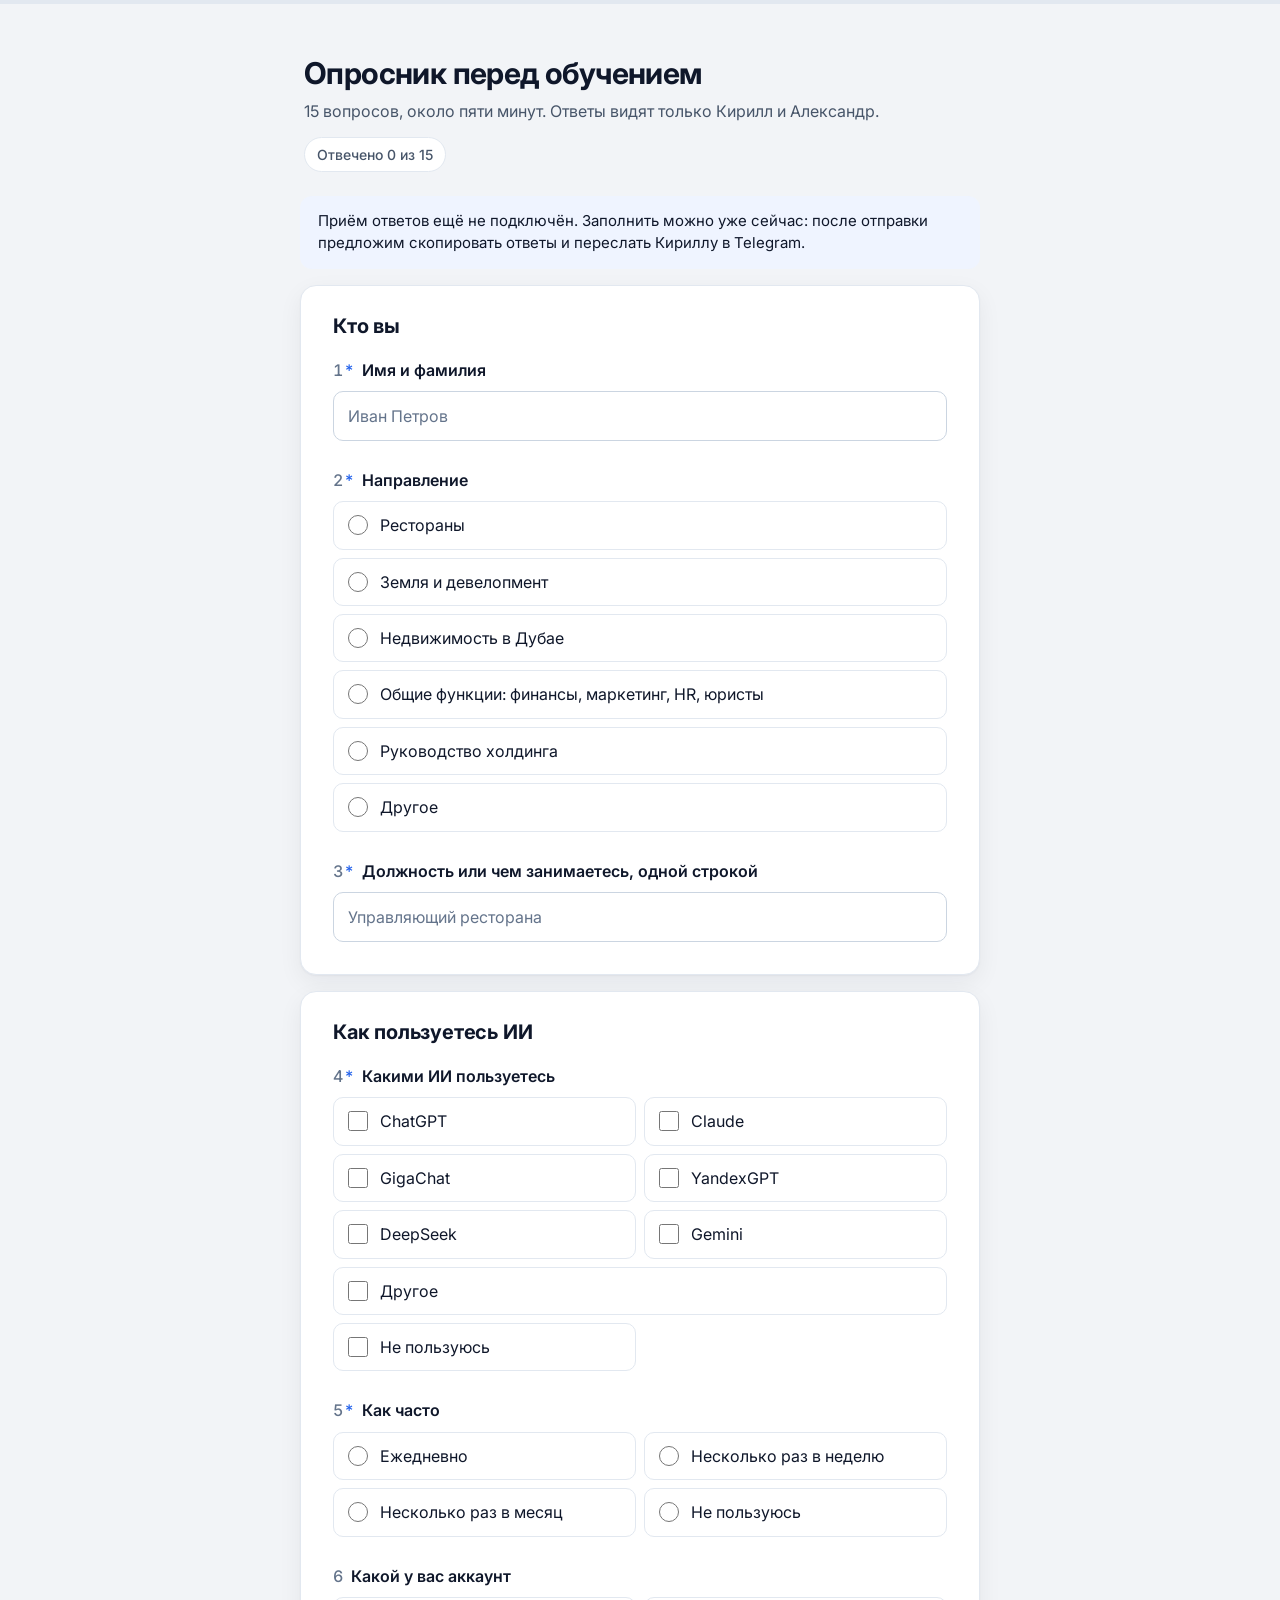
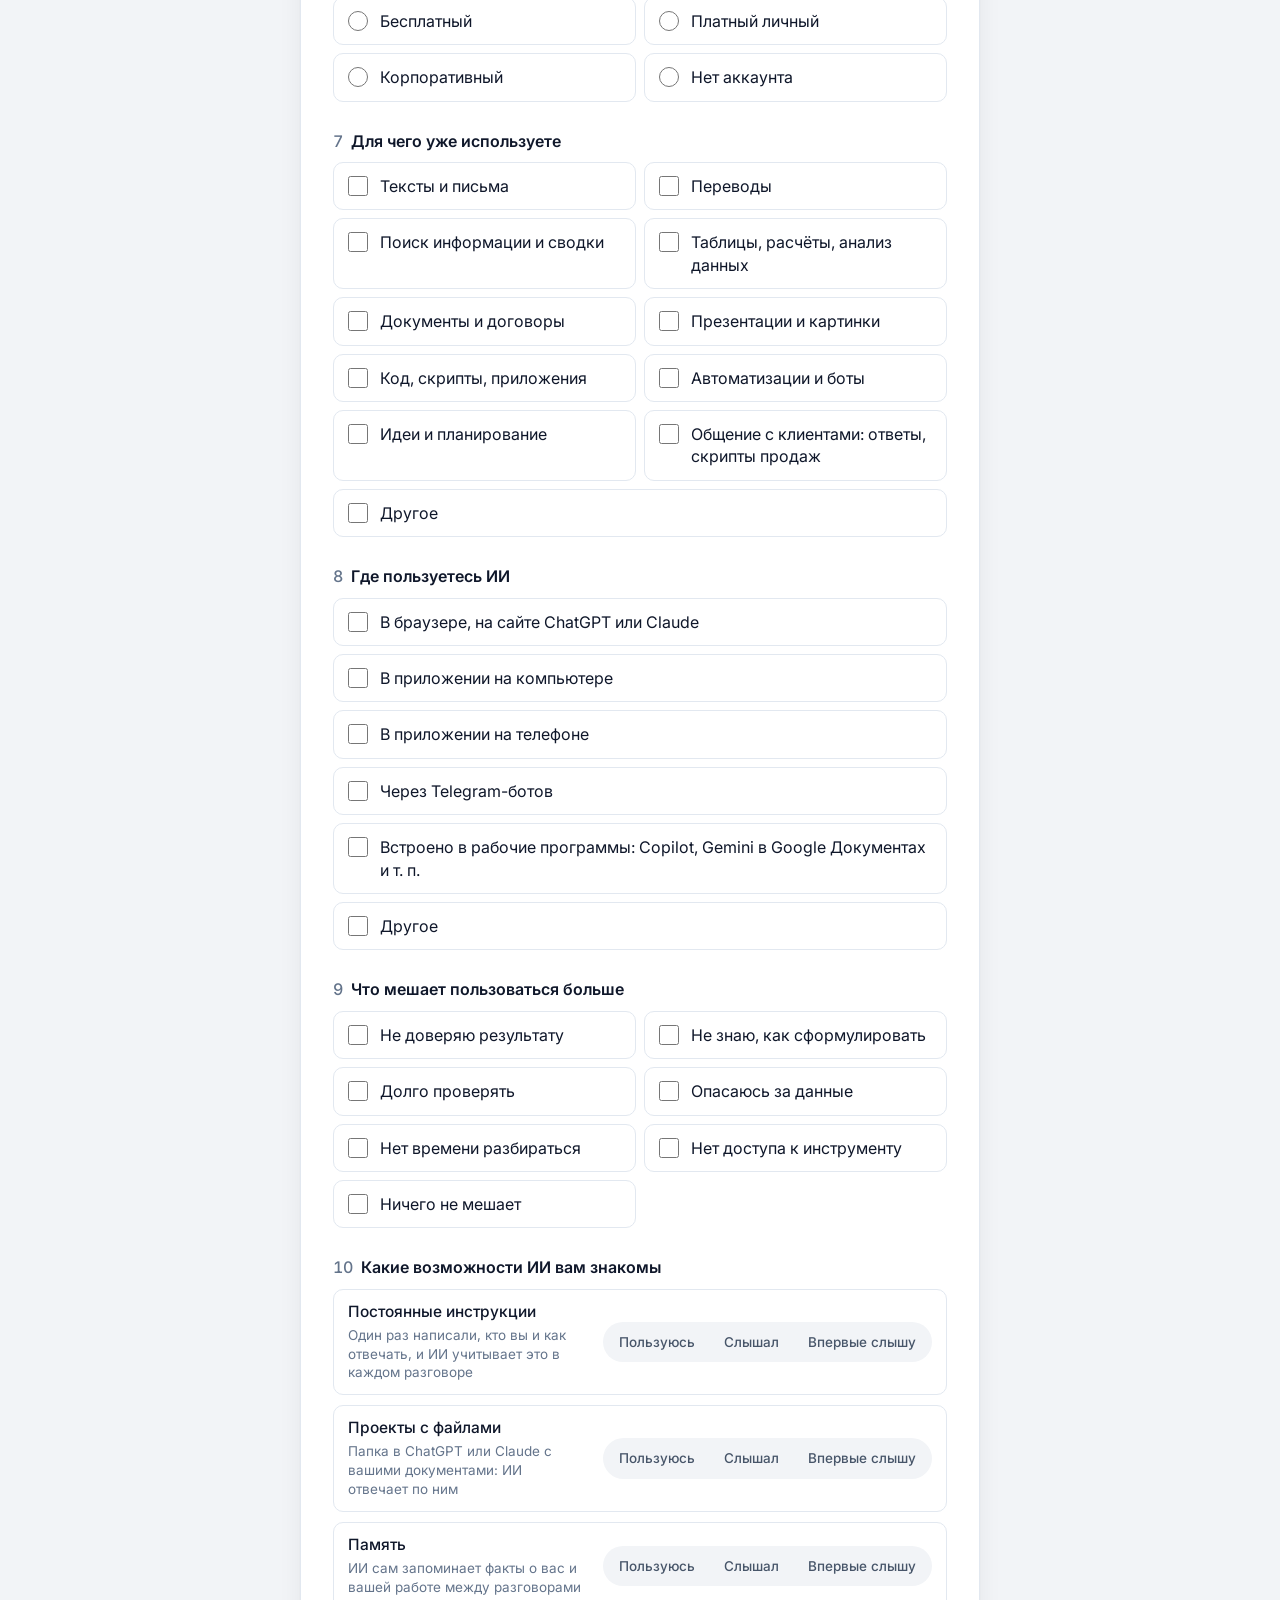
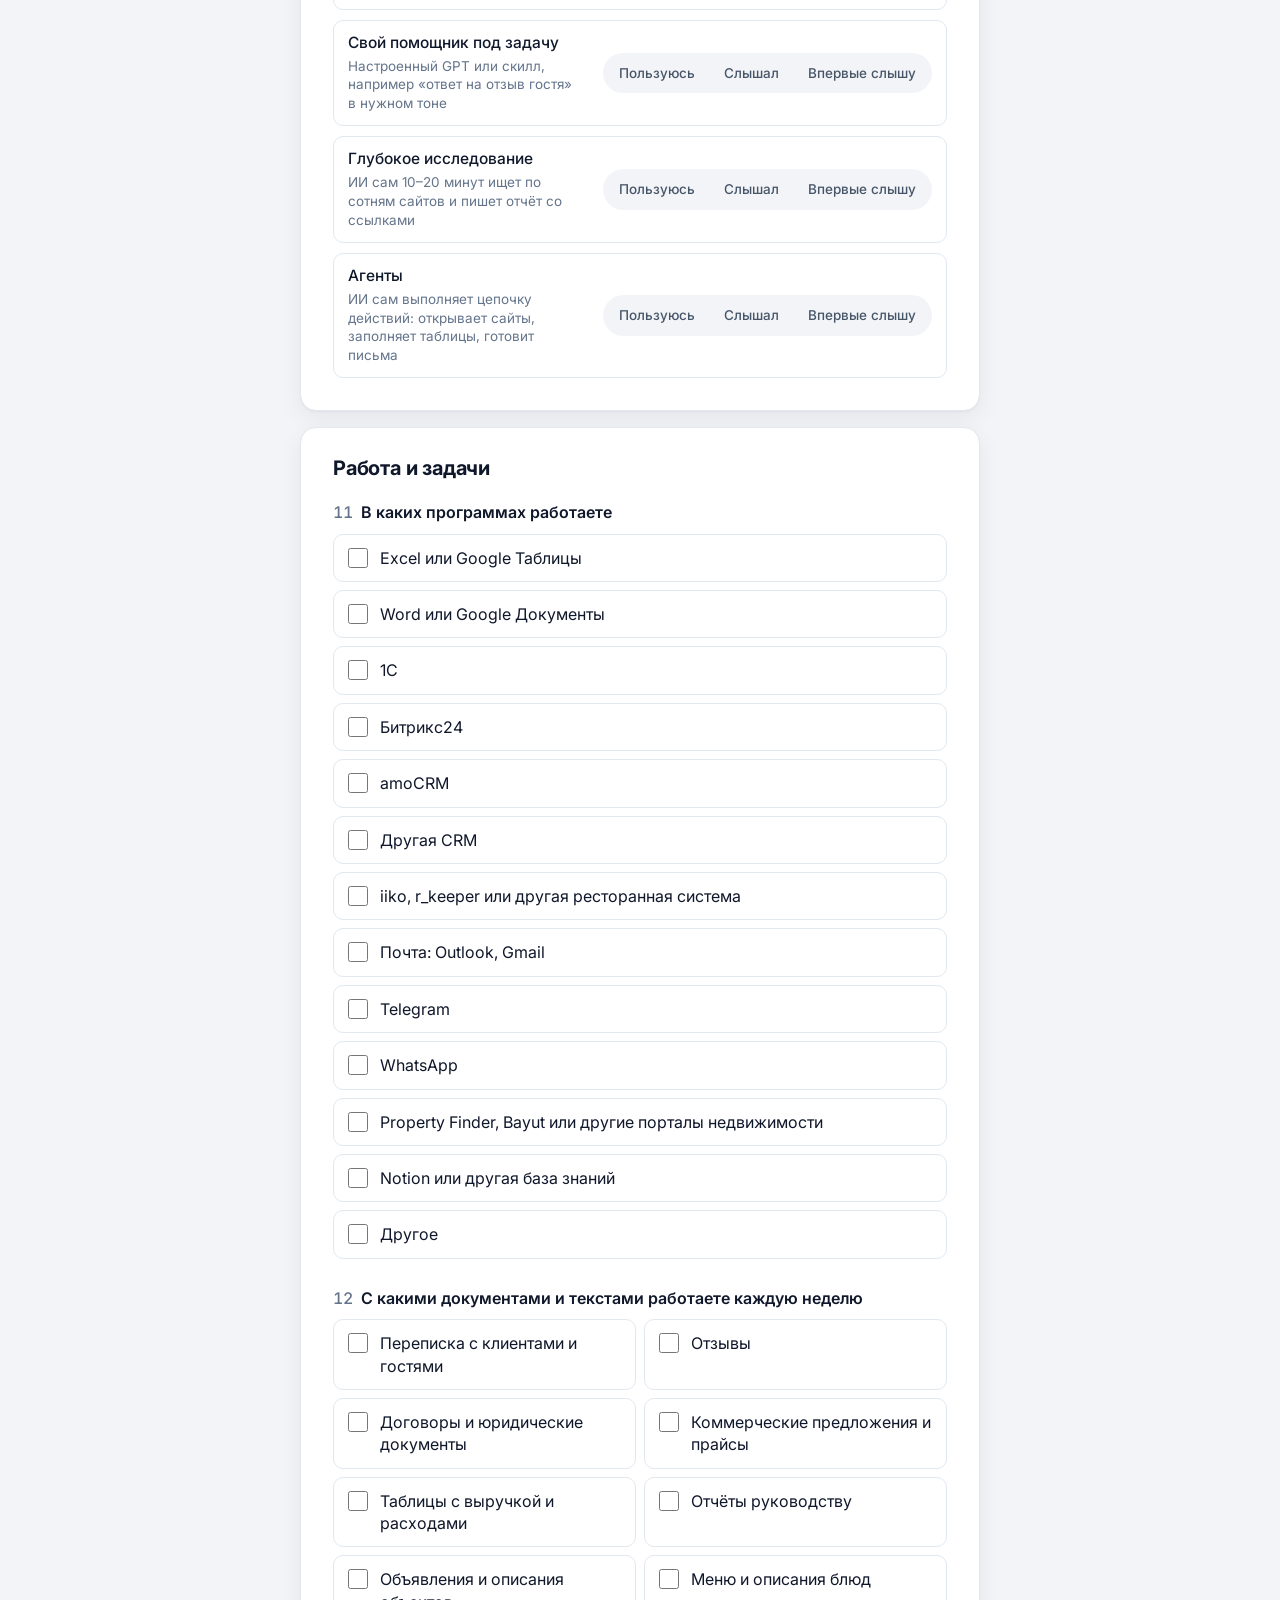
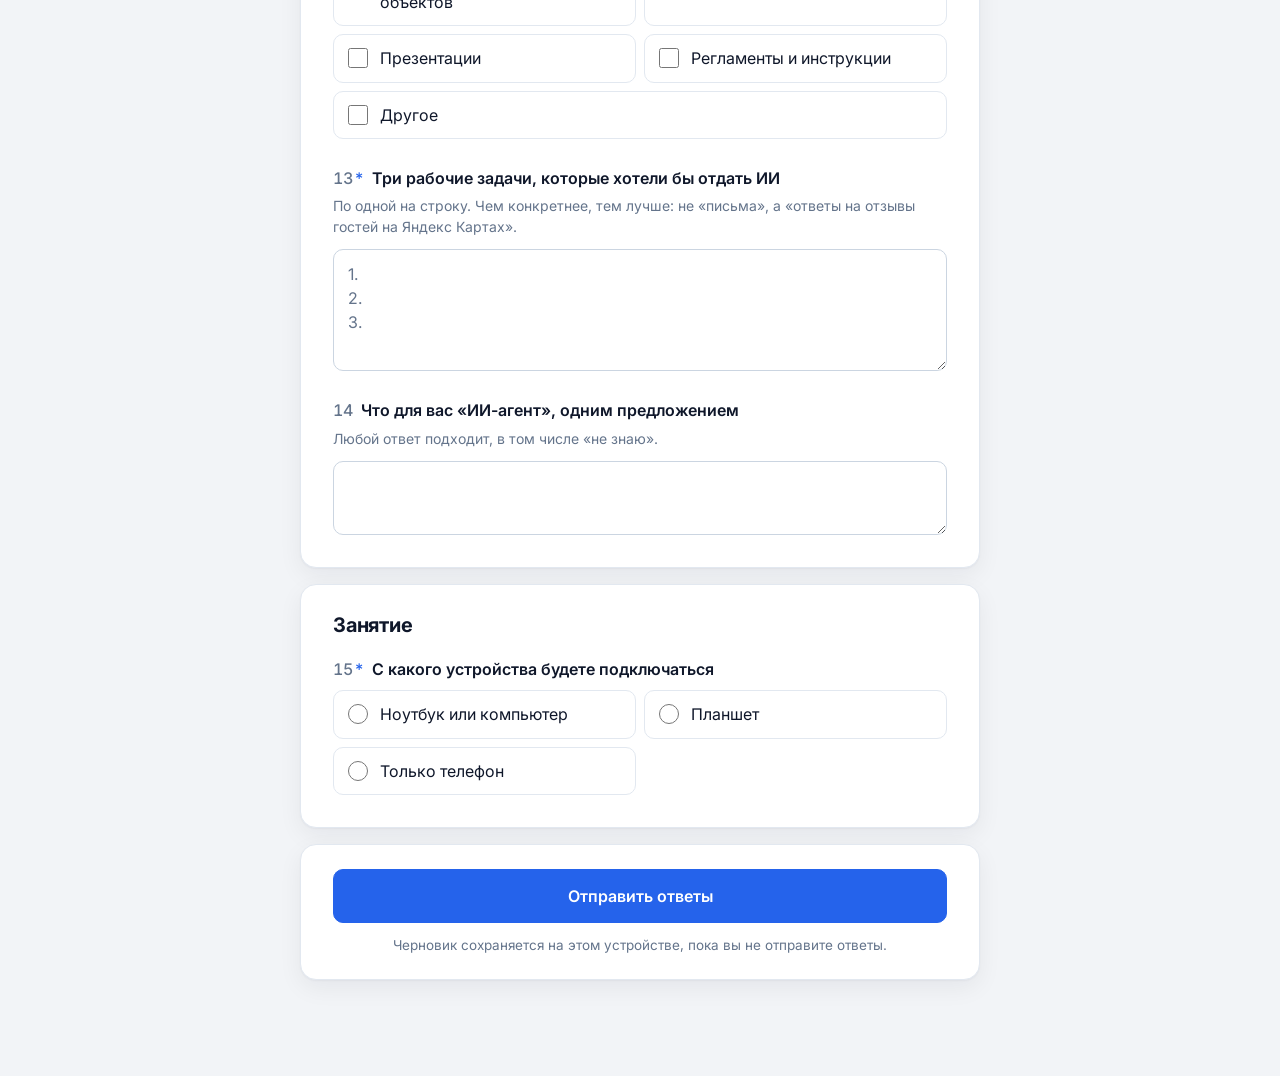
==== commit d33943f3: "feat: версия 3 — новый вид (карточки, Inter), без служебных подписей, понятные объяснения возможност" ====
--- a/index.html
+++ b/index.html
@@ -4,46 +4,40 @@
 <meta charset="utf-8">
 <meta name="viewport" content="width=device-width, initial-scale=1">
 <title>Опросник перед обучением</title>
-<meta name="description" content="Опросник перед обучением работе с ИИ: кто вы, как пользуетесь ИИ сейчас, в каких программах работаете, какие задачи хотите отдать ИИ.">
+<meta name="description" content="Опросник перед обучением работе с ИИ.">
 <meta name="robots" content="noindex">
 <link rel="preconnect" href="https://fonts.googleapis.com">
 <link rel="preconnect" href="https://fonts.gstatic.com" crossorigin>
-<link href="https://fonts.googleapis.com/css2?family=Golos+Text:wght@400;500;600;700&display=swap" rel="stylesheet">
+<link href="https://fonts.googleapis.com/css2?family=Inter:wght@400;500;600;700&display=swap" rel="stylesheet">
 <link rel="stylesheet" href="styles.css">
 </head>
 <body>
 <a class="skip" href="#form">К вопросам</a>
+<div class="topline" aria-hidden="true"><i id="topline"></i></div>
 
-<header class="band">
-  <div class="band-inner">
-    <div class="band-text">
-      <p class="band-title">Опросник перед обучением работе с ИИ</p>
-      <p class="band-sub">14 вопросов, около пяти минут. Ответы видят только Кирилл и Александр и используют, чтобы настроить занятия под ваши задачи.</p>
-    </div>
-    <p class="counter" id="counter" aria-live="polite">Отвечено 0 из 14</p>
-  </div>
-  <ol class="progress" id="blocks" aria-label="Разделы и ход заполнения">
-    <!-- заполняется скриптом -->
-  </ol>
-</header>
+<div class="page">
+  <header class="hero">
+    <h1 class="title">Опросник перед обучением</h1>
+    <p class="sub">15 вопросов, около пяти минут. Ответы видят только Кирилл и Александр.</p>
+    <p class="counter" id="counter" aria-live="polite">Отвечено 0 из 15</p>
+  </header>
 
-<main class="sheet">
   <div class="notice" id="notice" hidden role="status"></div>
 
   <form id="form" class="form" novalidate>
     <!-- заполняется скриптом -->
-    <div class="submit-row">
+    <div class="submit-card">
       <button type="submit" class="btn primary" id="submit">Отправить ответы</button>
       <p class="submit-hint">Черновик сохраняется на этом устройстве, пока вы не отправите ответы.</p>
+      <div class="panel error" id="error" hidden role="alert"></div>
     </div>
-    <div class="panel error" id="error" hidden role="alert"></div>
   </form>
 
-  <section class="panel success" id="success" hidden tabindex="-1">
-    <h2 class="panel-title">Ответы отправлены</h2>
+  <section class="card success" id="success" hidden tabindex="-1">
+    <h2 class="card-title">Ответы отправлены</h2>
     <p>Спасибо. Если захотите что-то добавить, напишите Кириллу в Telegram.</p>
   </section>
-</main>
+</div>
 
 <script src="config.js"></script>
 <script src="app.js"></script>
--- a/styles.css
+++ b/styles.css
@@ -1,49 +1,42 @@
 :root {
-  --bg: #eeede8;
-  --sheet: #ffffff;
-  --ink: #101820;
-  --ink-2: #3f4752;
-  --ink-3: #636d7a;
-  --line: #cfd3d8;
-  --line-strong: #9aa3ad;
-  --field: #fafaf9;
-  --accent: #0b6b52;
-  --accent-ink: #084f3d;
-  --accent-soft: #dff0e8;
-  --accent-bright: #3ccf9a;
-  --band: #101820;
-  --band-text: #ffffff;
-  --band-muted: rgba(255, 255, 255, 0.72);
-  --band-track: rgba(255, 255, 255, 0.18);
-  --warn: #b3331f;
-  --warn-soft: #fbe9e5;
-  --focus: #101820;
-  --on-primary: #ffffff;
-  --radius: 4px;
-  --text: "Golos Text", "Segoe UI", Arial, sans-serif;
+  --bg: #f2f4f7;
+  --card: #ffffff;
+  --ink: #0f172a;
+  --ink-2: #475569;
+  --ink-3: #64748b;
+  --line: #e2e8f0;
+  --line-strong: #cbd5e1;
+  --accent: #2563eb;
+  --accent-ink: #1d4ed8;
+  --accent-soft: #eff4ff;
+  --on-accent: #ffffff;
+  --warn: #dc2626;
+  --warn-soft: #fef2f2;
+  --focus: #2563eb;
+  --shadow: 0 1px 2px rgba(15, 23, 42, 0.04), 0 8px 24px rgba(15, 23, 42, 0.06);
+  --r-card: 16px;
+  --r: 10px;
+  --font: "Inter", "Segoe UI", system-ui, -apple-system, Arial, sans-serif;
 }
 
 @media (prefers-color-scheme: dark) {
   :root:not([data-theme="light"]) {
-    --bg: #111519;
-    --sheet: #1a2026;
-    --ink: #eceae3;
-    --ink-2: #b9b6ad;
-    --ink-3: #8b939c;
-    --line: #353c45;
-    --line-strong: #5a626c;
-    --field: #141a1f;
-    --accent: #4fc29a;
-    --accent-ink: #7fdcb9;
-    --accent-soft: #1e3a31;
-    --band: #0b0f13;
-    --warn: #ef8a78;
-    --warn-soft: #3a211d;
-    --focus: #eceae3;
-    --on-primary: #101820;
+    --bg: #0b1220;
+    --card: #111a2b;
+    --ink: #e5e9f0;
+    --ink-2: #aab4c3;
+    --ink-3: #8592a6;
+    --line: #243044;
+    --line-strong: #344155;
+    --accent: #5b8cff;
+    --accent-ink: #7fa5ff;
+    --accent-soft: #172443;
+    --on-accent: #0b1220;
+    --warn: #f87171;
+    --warn-soft: #3a1a1a;
+    --focus: #7fa5ff;
+    --shadow: 0 1px 2px rgba(0, 0, 0, 0.3), 0 8px 24px rgba(0, 0, 0, 0.35);
   }
-  :root:not([data-theme="light"]) .btn.primary { background: #eceae3; border-color: #eceae3; }
-  :root:not([data-theme="light"]) .btn.primary:hover { background: #ffffff; border-color: #ffffff; }
 }
 
 * { box-sizing: border-box; }
@@ -53,7 +46,7 @@
   margin: 0;
   background: var(--bg);
   color: var(--ink);
-  font-family: var(--text);
+  font-family: var(--font);
   font-size: 16px;
   line-height: 1.5;
   -webkit-font-smoothing: antialiased;
@@ -78,151 +71,97 @@
   padding: 8px 12px;
   background: var(--accent);
   color: #fff;
-  border-radius: var(--radius);
+  border-radius: 8px;
   z-index: 10;
 }
 .skip:focus { top: 16px; }
 
-/* ---- шапка ---- */
-
-.band {
-  background: var(--band);
-  color: var(--band-text);
-  padding: 28px 24px 0;
-}
-
-.band-inner {
-  max-width: 840px;
-  margin: 0 auto;
-  display: flex;
-  justify-content: space-between;
-  align-items: flex-end;
-  gap: 24px;
-}
-
-.band-title {
-  margin: 0 0 6px;
-  font-size: 22px;
-  font-weight: 700;
-  line-height: 1.2;
-}
-
-.band-sub {
-  margin: 0;
-  max-width: 560px;
-  color: var(--band-muted);
-  font-size: 14px;
-  line-height: 1.45;
-}
-
-.counter {
-  flex: none;
-  margin: 0;
-  padding: 6px 12px;
-  border: 1px solid rgba(255, 255, 255, 0.3);
-  border-radius: var(--radius);
-  font-size: 14px;
-  font-weight: 500;
-  white-space: nowrap;
-}
-
-.progress {
-  list-style: none;
-  max-width: 840px;
-  margin: 22px auto 0;
-  padding: 0 0 18px;
-  display: grid;
-  grid-template-columns: repeat(4, 1fr);
-  gap: 10px;
-}
-
-.progress li { min-width: 0; }
-
-.progress a {
-  display: block;
-  color: var(--band-muted);
-  text-decoration: none;
-  font-size: 13px;
-  line-height: 1.3;
-  white-space: nowrap;
-  overflow: hidden;
-  text-overflow: ellipsis;
-}
-.progress a:hover { color: var(--band-text); }
-.progress li.current a { color: var(--band-text); font-weight: 500; }
-.progress li.done a { color: var(--accent-bright); }
-
-.seg {
-  display: block;
-  height: 5px;
-  margin-bottom: 8px;
-  background: var(--band-track);
-  border-radius: 3px;
-  overflow: hidden;
-}
-.seg i {
+.topline {
+  position: fixed;
+  top: 0;
+  left: 0;
+  right: 0;
+  height: 4px;
+  background: var(--line);
+  z-index: 20;
+}
+.topline i {
   display: block;
   height: 100%;
   width: 0;
-  background: var(--accent-bright);
-  transition: width 200ms ease;
-}
-
-/* ---- лист с вопросами ---- */
-
-.sheet {
-  max-width: 840px;
-  margin: 32px auto 80px;
-  padding: 40px 48px 44px;
-  background: var(--sheet);
+  background: var(--accent);
+  transition: width 220ms ease;
+}
+
+.page {
+  max-width: 720px;
+  margin: 0 auto;
+  padding: 56px 20px 80px;
+}
+
+/* ---- шапка ---- */
+
+.hero { margin: 0 0 24px; padding: 0 4px; }
+
+.title {
+  margin: 0 0 8px;
+  font-size: 30px;
+  font-weight: 700;
+  letter-spacing: -0.02em;
+  line-height: 1.15;
+}
+
+.sub {
+  margin: 0 0 14px;
+  color: var(--ink-2);
+  font-size: 16px;
+}
+
+.counter {
+  display: inline-block;
+  margin: 0;
+  padding: 6px 12px;
+  border-radius: 999px;
+  background: var(--card);
   border: 1px solid var(--line);
+  color: var(--ink-2);
+  font-size: 14px;
+  font-weight: 500;
 }
 
 .notice {
-  margin: 0 0 28px;
-  padding: 12px 16px;
-  border-left: 3px solid var(--accent);
+  margin: 0 0 16px;
+  padding: 14px 18px;
+  border-radius: 12px;
   background: var(--accent-soft);
   color: var(--ink);
   font-size: 15px;
 }
 
+/* ---- карточки ---- */
+
 .form { margin: 0; }
 
-.block {
-  margin: 0 0 44px;
-  padding: 0;
-  border: 0;
-  min-width: 0;
-}
-
-.block-head {
-  display: flex;
-  align-items: baseline;
-  gap: 14px;
-  margin: 0 0 4px;
-  padding-bottom: 10px;
-  border-bottom: 2px solid var(--ink);
-}
-
-.block-num {
-  font-size: 15px;
+.card,
+.block,
+.submit-card {
+  margin: 0 0 16px;
+  padding: 28px 32px;
+  background: var(--card);
+  border: 1px solid var(--line);
+  border-radius: var(--r-card);
+  box-shadow: var(--shadow);
+}
+
+.block { min-width: 0; }
+
+.block-title,
+.card-title {
+  margin: 0 0 20px;
+  font-size: 20px;
   font-weight: 700;
-  color: var(--accent);
-  letter-spacing: 0.02em;
-}
-
-.block-title {
-  margin: 0;
-  font-size: 22px;
-  font-weight: 700;
-  line-height: 1.2;
-}
-
-.block-note {
-  margin: 10px 0 22px;
-  color: var(--ink-2);
-  font-size: 15px;
+  letter-spacing: -0.01em;
+  line-height: 1.25;
 }
 
 .q {
@@ -231,55 +170,46 @@
   border: 0;
   min-width: 0;
 }
+.q:last-of-type { margin-bottom: 4px; }
 
 .q-label {
-  display: flex;
-  gap: 10px;
-  align-items: baseline;
-  margin: 0 0 8px;
+  display: block;
+  margin: 0 0 10px;
   padding: 0;
   font-weight: 600;
-  font-size: 17px;
-  line-height: 1.35;
+  font-size: 16px;
+  line-height: 1.4;
 }
 
 .q-num {
-  flex: none;
-  min-width: 28px;
   color: var(--ink-3);
   font-weight: 500;
+  margin-right: 8px;
   font-variant-numeric: tabular-nums;
 }
 
 .q-required .q-num::after {
-  content: "";
-  display: inline-block;
-  width: 5px;
-  height: 5px;
-  margin-left: 3px;
-  vertical-align: top;
-  border-radius: 50%;
-  background: var(--accent);
+  content: "*";
+  color: var(--accent);
+  margin-left: 1px;
 }
 
 .q-hint {
-  margin: -2px 0 12px 38px;
-  color: var(--ink-2);
-  font-size: 14.5px;
-}
-
-.q-body { margin-left: 38px; }
+  margin: -4px 0 12px;
+  color: var(--ink-3);
+  font-size: 14px;
+}
 
 .q-error {
-  margin: 8px 0 0 38px;
+  margin: 8px 0 0;
   color: var(--warn);
-  font-size: 14.5px;
+  font-size: 14px;
   font-weight: 500;
 }
 .q-error:empty { display: none; }
 
 .q.invalid .q-body > input[type="text"],
-.q.invalid .q-body > textarea { border-color: var(--warn); box-shadow: inset 0 0 0 1px var(--warn); }
+.q.invalid .q-body > textarea { border-color: var(--warn); }
 
 /* поля */
 
@@ -287,20 +217,27 @@
 textarea {
   display: block;
   width: 100%;
-  padding: 11px 14px;
+  padding: 12px 14px;
   border: 1px solid var(--line-strong);
-  border-radius: var(--radius);
-  background: var(--field);
+  border-radius: var(--r);
+  background: var(--card);
   color: var(--ink);
   font: inherit;
   font-size: 16px;
+  transition: border-color 120ms ease, box-shadow 120ms ease;
+}
+input[type="text"]:hover,
+textarea:hover { border-color: var(--ink-3); }
+input[type="text"]:focus,
+textarea:focus {
+  outline: none;
+  border-color: var(--accent);
+  box-shadow: 0 0 0 3px var(--accent-soft);
 }
 textarea { min-height: 112px; resize: vertical; }
 input[type="text"]::placeholder,
 textarea::placeholder { color: var(--ink-3); }
 
-input:focus-visible,
-textarea:focus-visible,
 button:focus-visible,
 a:focus-visible {
   outline: 2px solid var(--focus);
@@ -319,28 +256,28 @@
 .opt {
   display: flex;
   align-items: flex-start;
-  gap: 10px;
+  gap: 12px;
   min-width: 0;
-  padding: 10px 12px;
+  padding: 12px 14px;
   border: 1px solid var(--line);
-  border-radius: var(--radius);
-  background: var(--field);
+  border-radius: var(--r);
+  background: var(--card);
   cursor: pointer;
-  transition: border-color 120ms ease, background-color 120ms ease;
-}
-.opt:hover { border-color: var(--line-strong); }
+  transition: border-color 120ms ease, background-color 120ms ease, box-shadow 120ms ease;
+}
+.opt:hover { border-color: var(--line-strong); background: var(--bg); }
 .opt > input {
   flex: none;
-  width: 18px;
-  height: 18px;
-  margin: 3px 0 0;
+  width: 20px;
+  height: 20px;
+  margin: 1px 0 0;
   accent-color: var(--accent);
 }
-.opt > span { min-width: 0; }
+.opt > span { min-width: 0; line-height: 1.4; }
 .opt:has(> input:checked) {
   border-color: var(--accent);
   background: var(--accent-soft);
-  font-weight: 500;
+  box-shadow: inset 0 0 0 1px var(--accent);
 }
 .opt:has(> input:focus-visible) { outline: 2px solid var(--focus); outline-offset: 2px; }
 .opt:has(> input:focus-visible) > input { outline: none; }
@@ -348,166 +285,151 @@
 .opt.other { grid-column: 1 / -1; flex-wrap: wrap; }
 .opt.other .other-input {
   flex: 1 1 100%;
-  margin: 6px 0 0 28px;
-  padding: 8px 12px;
+  margin: 10px 0 2px 32px;
+  width: calc(100% - 32px);
+  padding: 10px 12px;
   font-size: 15px;
-  font-weight: 400;
-  background: var(--sheet);
 }
 .opt.other .other-input[hidden] { display: none; }
 
-/* матрица */
-
-.matrix { display: grid; gap: 0; }
-
-.matrix-head,
+/* матрица функций */
+
+.matrix { display: grid; gap: 10px; }
+
 .matrix-row {
   display: grid;
-  grid-template-columns: minmax(0, 1fr) repeat(3, 112px);
+  grid-template-columns: minmax(0, 1fr) auto;
+  gap: 12px 20px;
   align-items: center;
-  gap: 8px;
-}
-
-.matrix-head {
+  padding: 12px 14px;
+  border: 1px solid var(--line);
+  border-radius: var(--r);
+}
+
+.row-label { font-size: 15.5px; font-weight: 500; line-height: 1.35; }
+.row-desc {
+  display: block;
+  margin-top: 3px;
   color: var(--ink-3);
-  font-size: 13px;
+  font-size: 13.5px;
+  font-weight: 400;
+  line-height: 1.4;
+}
+
+.cells {
+  display: inline-flex;
+  padding: 3px;
+  gap: 3px;
+  border-radius: 999px;
+  background: var(--bg);
+}
+
+.cell {
+  position: relative;
+  display: inline-flex;
+  align-items: center;
+  justify-content: center;
+  min-width: 0;
+  padding: 7px 13px;
+  border-radius: 999px;
+  color: var(--ink-2);
+  font-size: 13.5px;
   font-weight: 500;
-  padding: 0 0 6px;
-}
-.matrix-head span:not(:first-child) { text-align: center; }
-
-.matrix-row {
-  padding: 9px 0;
-  border-top: 1px solid var(--line);
-}
-.matrix-row:last-child { border-bottom: 1px solid var(--line); }
-.matrix-row .row-label { font-size: 15.5px; }
-
-.cell {
-  display: flex;
-  justify-content: center;
-  align-items: center;
-  min-height: 36px;
-  border-radius: var(--radius);
+  white-space: nowrap;
   cursor: pointer;
-}
-.cell input { width: 18px; height: 18px; margin: 0; accent-color: var(--accent); }
-.cell span { display: none; }
-.cell:has(input:focus-visible) { outline: 2px solid var(--focus); outline-offset: 2px; }
-.cell:has(input:focus-visible) input { outline: none; }
-
-/* кнопки и панели */
-
-.submit-row {
-  margin: 8px 0 0;
-  padding-top: 28px;
-  border-top: 2px solid var(--ink);
-  display: grid;
-  gap: 12px;
-}
+  transition: background-color 120ms ease, color 120ms ease;
+}
+.cell input {
+  position: absolute;
+  inset: 0;
+  width: 100%;
+  height: 100%;
+  margin: 0;
+  opacity: 0;
+  cursor: pointer;
+}
+.cell:hover { color: var(--ink); }
+.cell:has(input:checked) { background: var(--accent); color: var(--on-accent); }
+.cell:has(input:focus-visible) { outline: 2px solid var(--focus); outline-offset: 1px; }
+
+/* отправка и панели */
+
+.submit-card { padding: 24px 32px; }
 
 .btn {
   display: inline-block;
-  padding: 14px 24px;
+  padding: 14px 22px;
   border: 1px solid transparent;
-  border-radius: var(--radius);
+  border-radius: var(--r);
   font: inherit;
   font-weight: 600;
   font-size: 16px;
   cursor: pointer;
+  transition: background-color 120ms ease, border-color 120ms ease;
 }
 .btn.primary {
   width: 100%;
-  background: var(--ink);
-  border-color: var(--ink);
-  color: var(--on-primary);
-}
-.btn.primary:hover { background: #000; border-color: #000; }
+  background: var(--accent);
+  border-color: var(--accent);
+  color: var(--on-accent);
+}
+.btn.primary:hover { background: var(--accent-ink); border-color: var(--accent-ink); }
 .btn.primary:disabled { opacity: 0.6; cursor: progress; }
 .btn.secondary {
-  background: var(--sheet);
+  background: var(--card);
   border-color: var(--line-strong);
   color: var(--ink);
 }
-.btn.secondary:hover { border-color: var(--ink); }
+.btn.secondary:hover { border-color: var(--ink-3); }
 
 .submit-hint {
-  margin: 0;
+  margin: 12px 0 0;
   color: var(--ink-3);
-  font-size: 14px;
+  font-size: 13.5px;
   text-align: center;
 }
 
 .panel {
-  margin: 24px 0 0;
-  padding: 18px 20px;
-  border-radius: var(--radius);
+  margin: 16px 0 0;
+  padding: 16px 18px;
+  border-radius: 12px;
   border: 1px solid var(--line);
-  background: var(--field);
-}
-.panel p { margin: 0 0 12px; }
+  background: var(--bg);
+}
+.panel p { margin: 0 0 10px; }
 .panel p:last-child { margin: 0; }
 .panel-title {
-  margin: 0 0 8px;
-  font-size: 20px;
-  font-weight: 700;
-  line-height: 1.2;
+  margin: 0 0 6px;
+  font-size: 17px;
+  font-weight: 600;
 }
 .panel.error { border-color: var(--warn); background: var(--warn-soft); }
-.panel.success { border-color: var(--accent); background: var(--accent-soft); }
-.panel .actions { display: flex; flex-wrap: wrap; gap: 10px; margin-top: 14px; }
-.panel .manual-copy { margin-top: 14px; }
+.panel .actions { display: flex; flex-wrap: wrap; gap: 10px; margin-top: 12px; }
+.panel .manual-copy { margin-top: 12px; }
 .panel .manual-copy textarea { font-size: 14px; }
 
+.card.success { border-color: var(--accent); }
+.card.success p { margin: 0; color: var(--ink-2); }
+
 .form.sending fieldset.q { opacity: 0.7; }
 
 /* ---- адаптив ---- */
 
-@media (max-width: 720px) {
-  .band { padding: 20px 16px 0; }
-  .band-inner { flex-direction: column; align-items: flex-start; gap: 12px; }
-  .band-title { font-size: 19px; }
-  .progress { margin-top: 16px; gap: 6px; }
-  .progress a { font-size: 11.5px; }
-
-  .sheet {
-    margin: 0 0 60px;
-    padding: 22px 16px 28px;
-    border-left: 0;
-    border-right: 0;
-  }
-
-  .block-title { font-size: 20px; }
-  .q-label { font-size: 16px; }
-  .q-num { min-width: 24px; }
-  .q-hint, .q-body, .q-error { margin-left: 0; }
-
+@media (max-width: 640px) {
+  .page { padding: 28px 12px 60px; }
+  .hero { padding: 0 6px; }
+  .title { font-size: 26px; }
+  .card, .block, .submit-card { padding: 20px 16px; border-radius: 14px; }
   .opts { grid-template-columns: minmax(0, 1fr); }
-
-  .matrix-head { display: none; }
-  .matrix-row { grid-template-columns: minmax(0, 1fr); gap: 8px; padding: 12px 0; }
-  .matrix-row .cells { display: grid; grid-template-columns: repeat(3, 1fr); gap: 6px; }
-  .cell {
-    gap: 8px;
-    justify-content: flex-start;
-    min-width: 0;
-    padding: 8px 10px;
-    border: 1px solid var(--line);
-    background: var(--field);
-    font-size: 14px;
-  }
-  .cell span { display: inline; overflow-wrap: anywhere; }
-  .cell:has(input:checked) { border-color: var(--accent); background: var(--accent-soft); }
-}
-
-@media (min-width: 721px) {
-  .matrix-row .cells { display: contents; }
-}
-
-@media (max-width: 380px) {
-  .matrix-row .cells { grid-template-columns: minmax(0, 1fr); }
-  .progress a { display: none; }
-  .progress li.current a { display: block; }
+  .opt.other .other-input { margin-left: 0; width: 100%; }
+
+  .matrix-row { grid-template-columns: minmax(0, 1fr); gap: 10px; }
+  .cells { display: grid; grid-template-columns: repeat(3, 1fr); width: 100%; }
+  .cell { padding: 8px 6px; font-size: 13px; }
+}
+
+@media (max-width: 360px) {
+  .cell { white-space: normal; text-align: center; line-height: 1.2; }
 }
 
 @media (prefers-reduced-motion: reduce) {
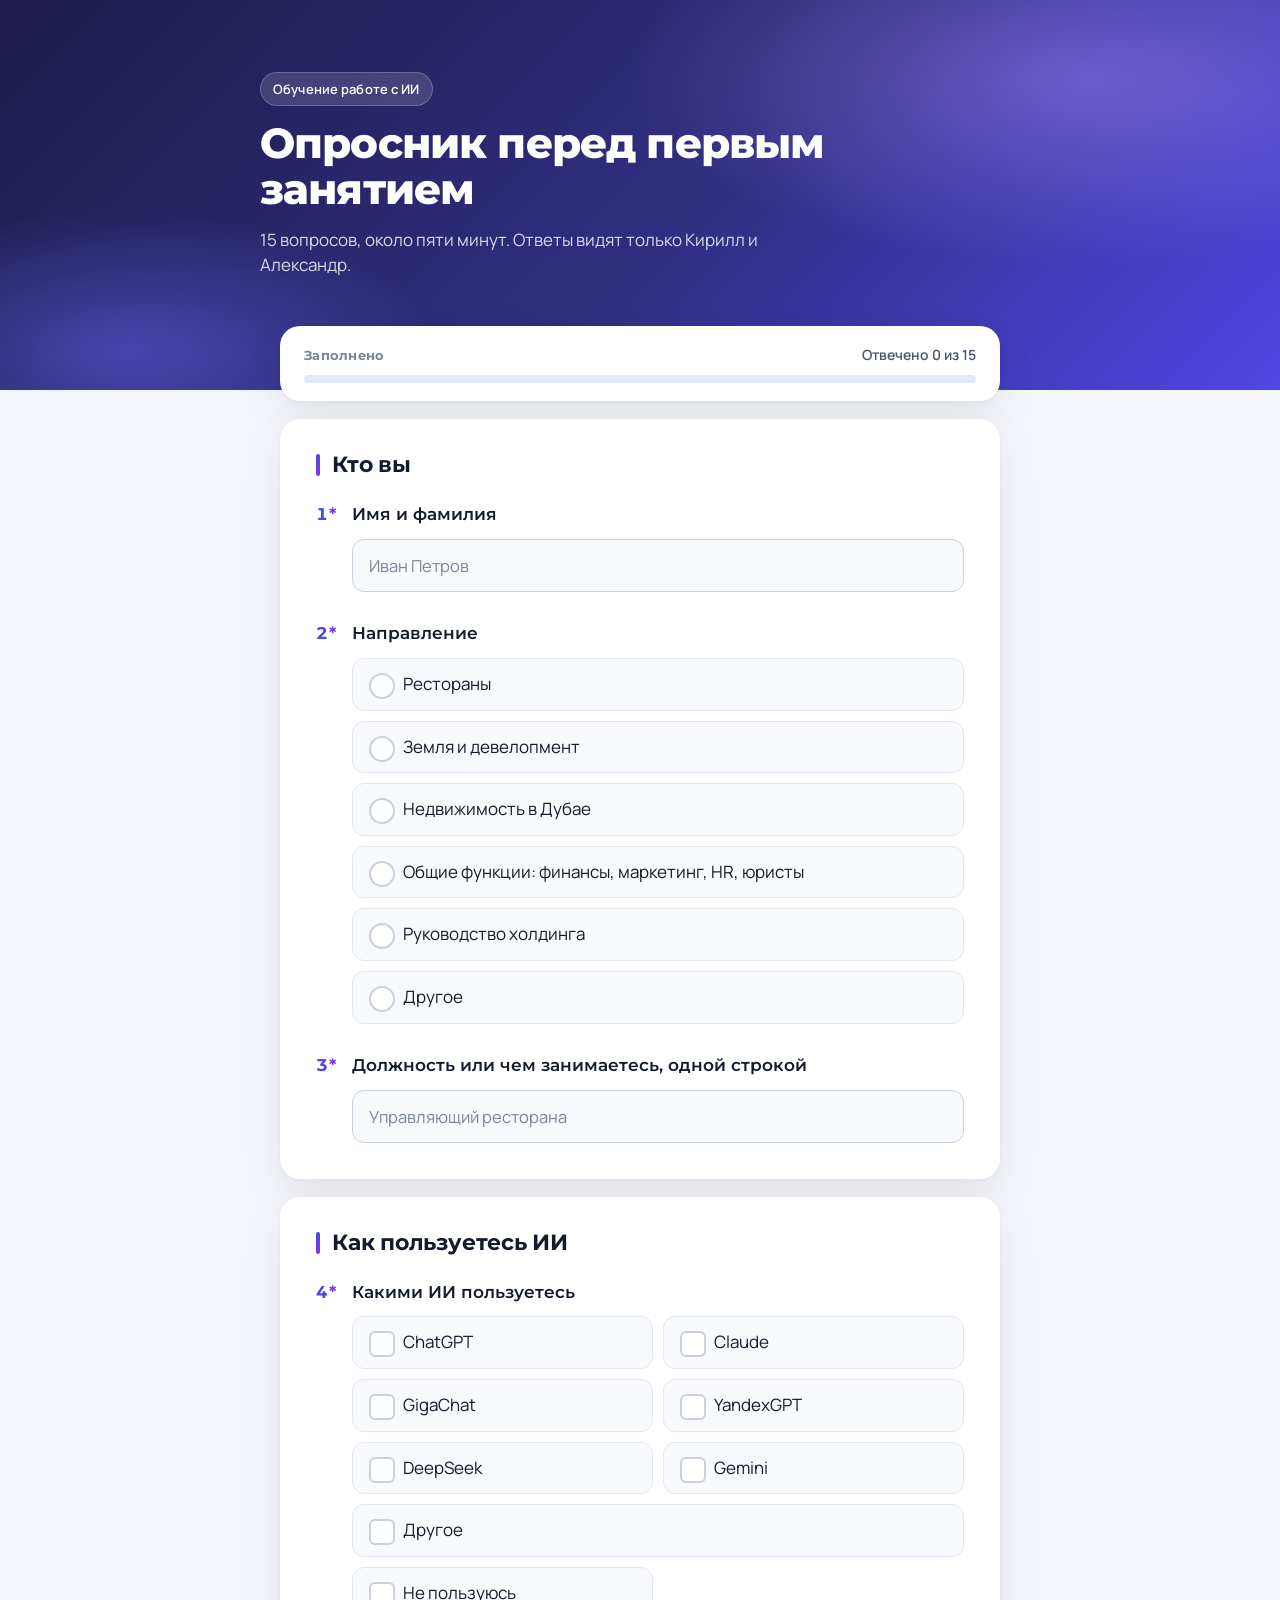
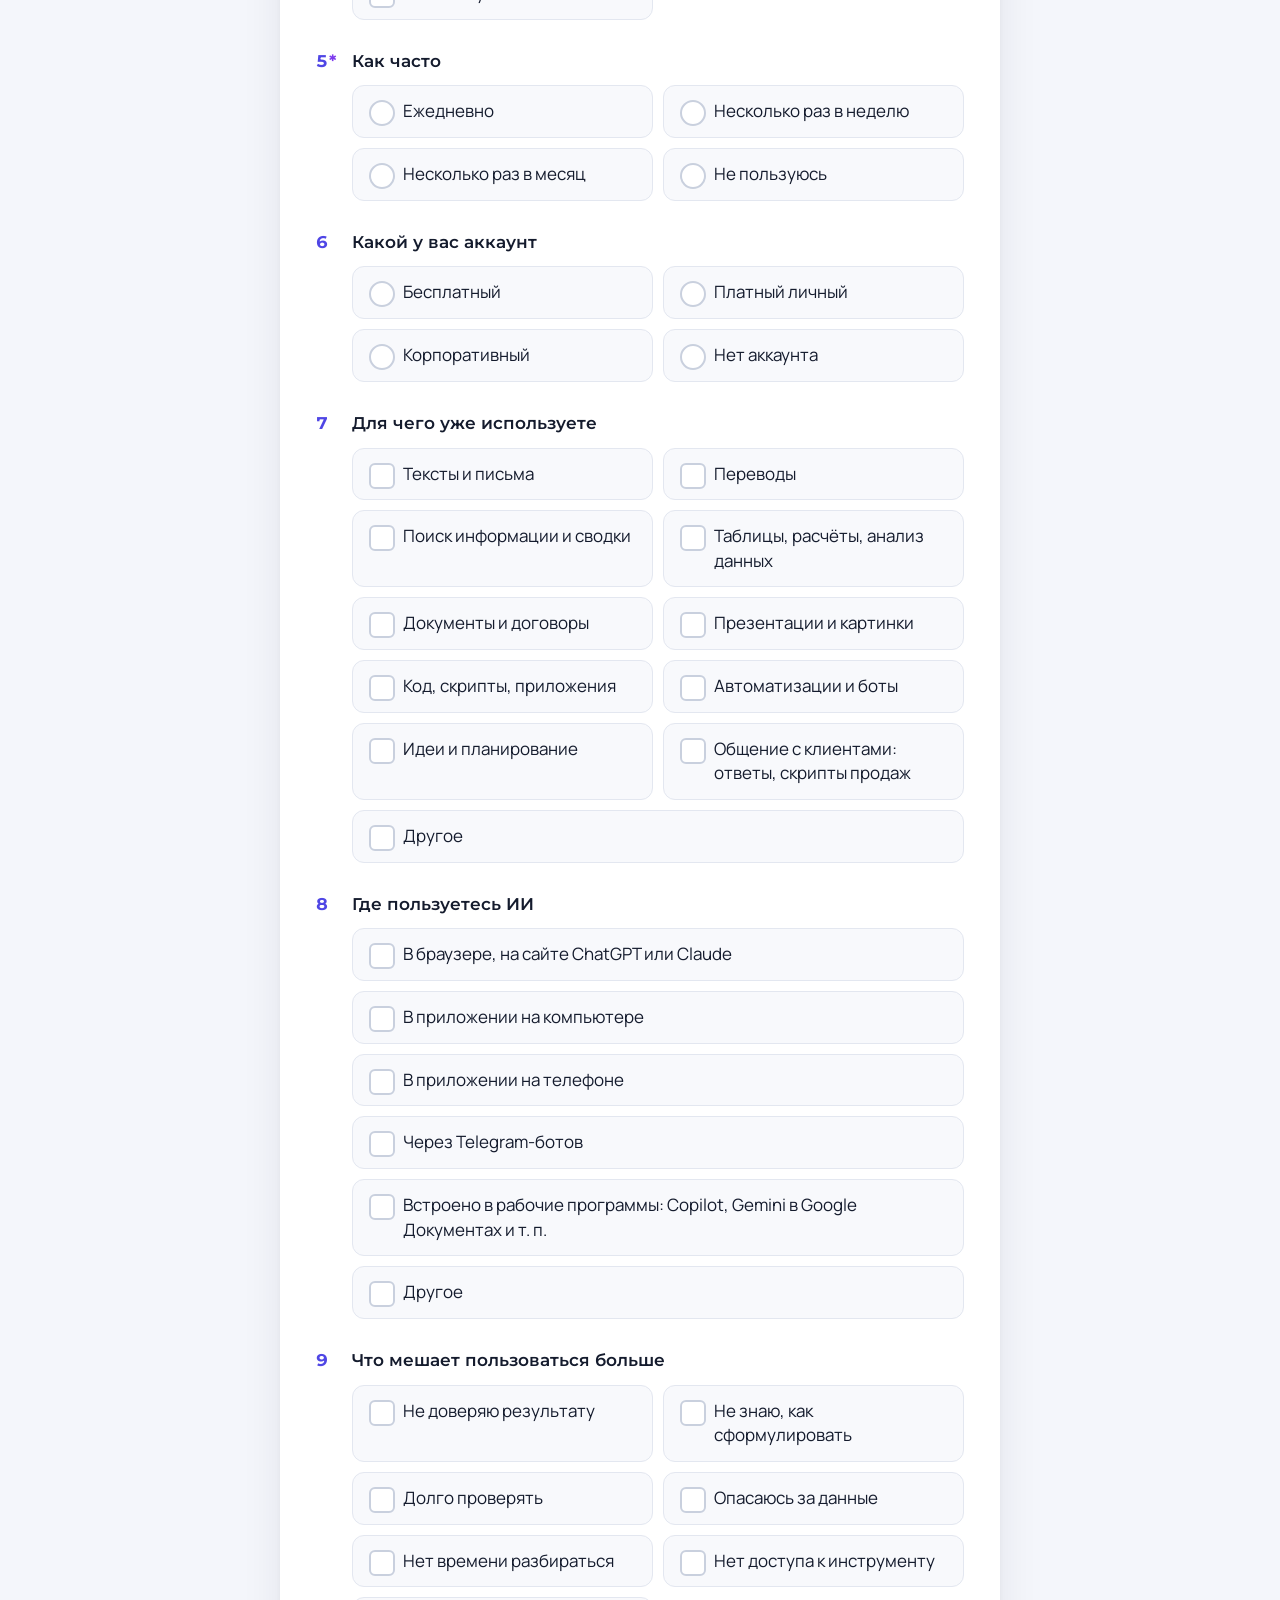
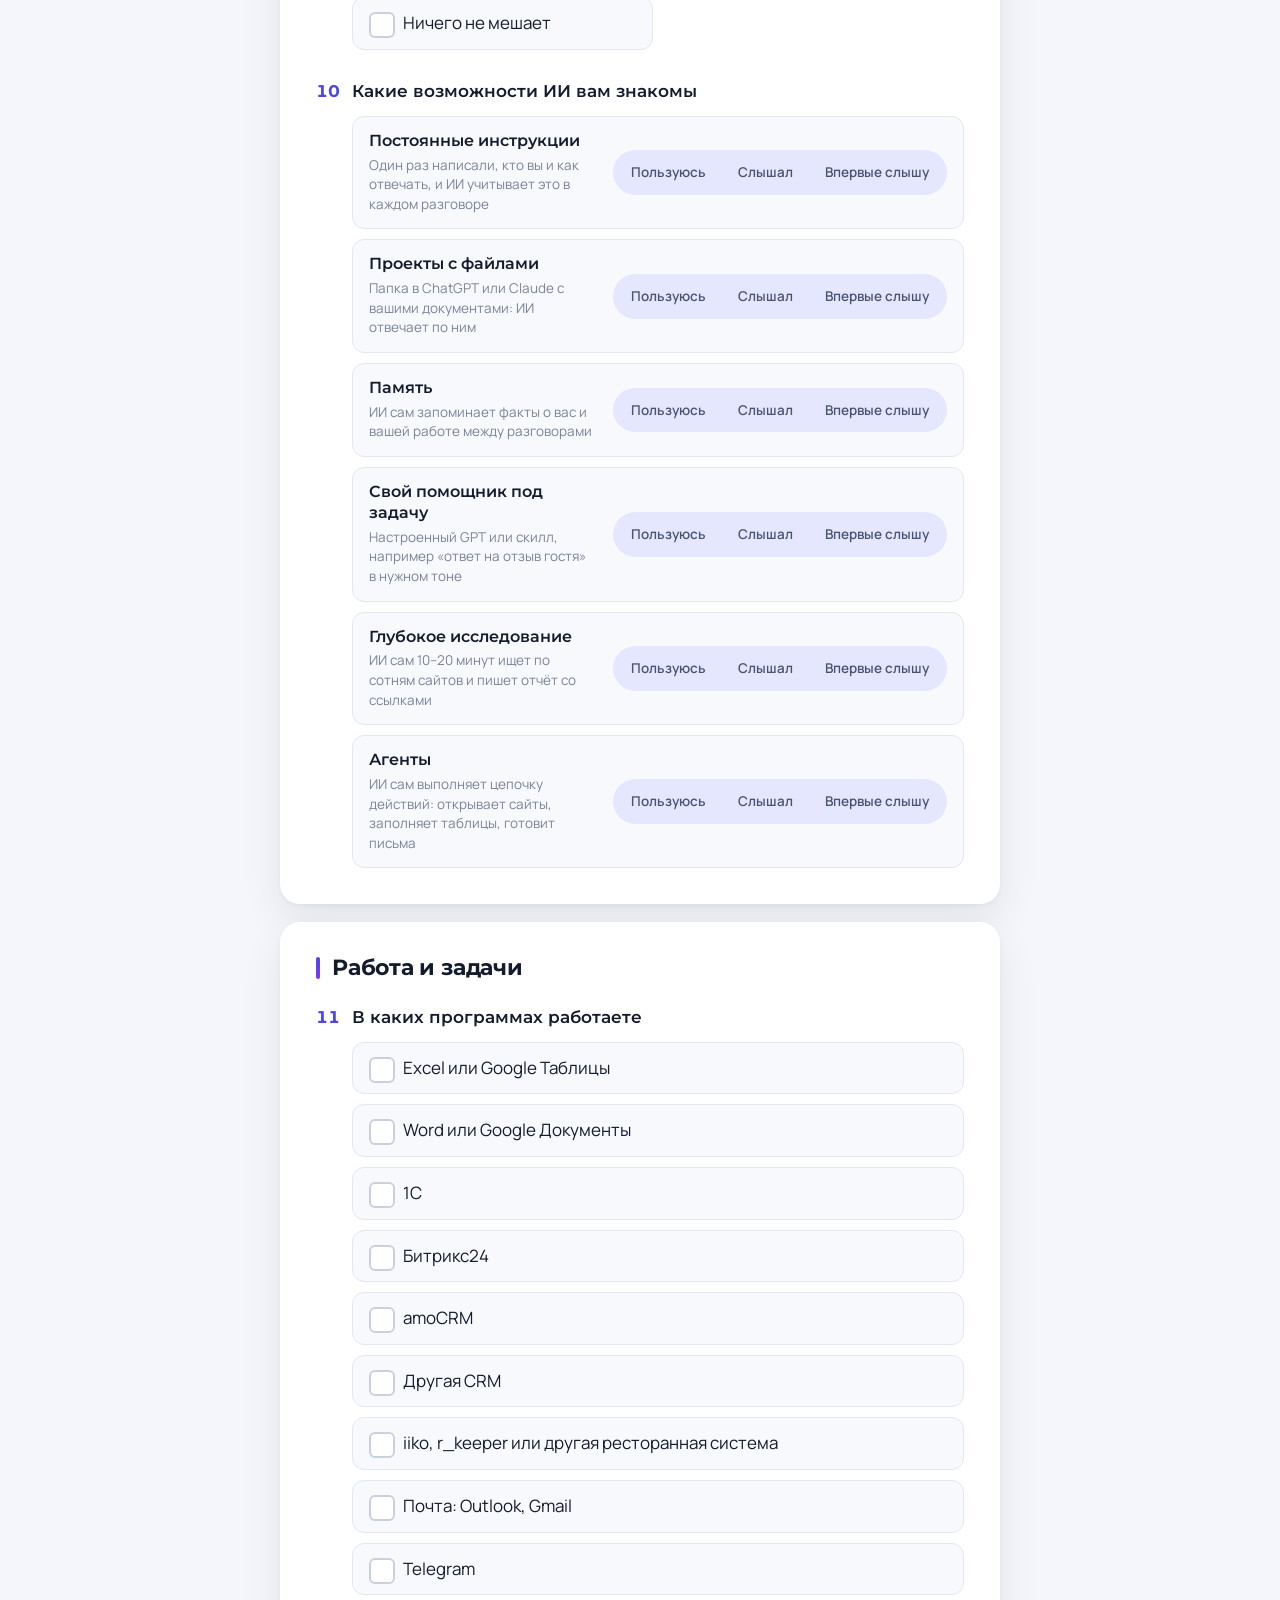
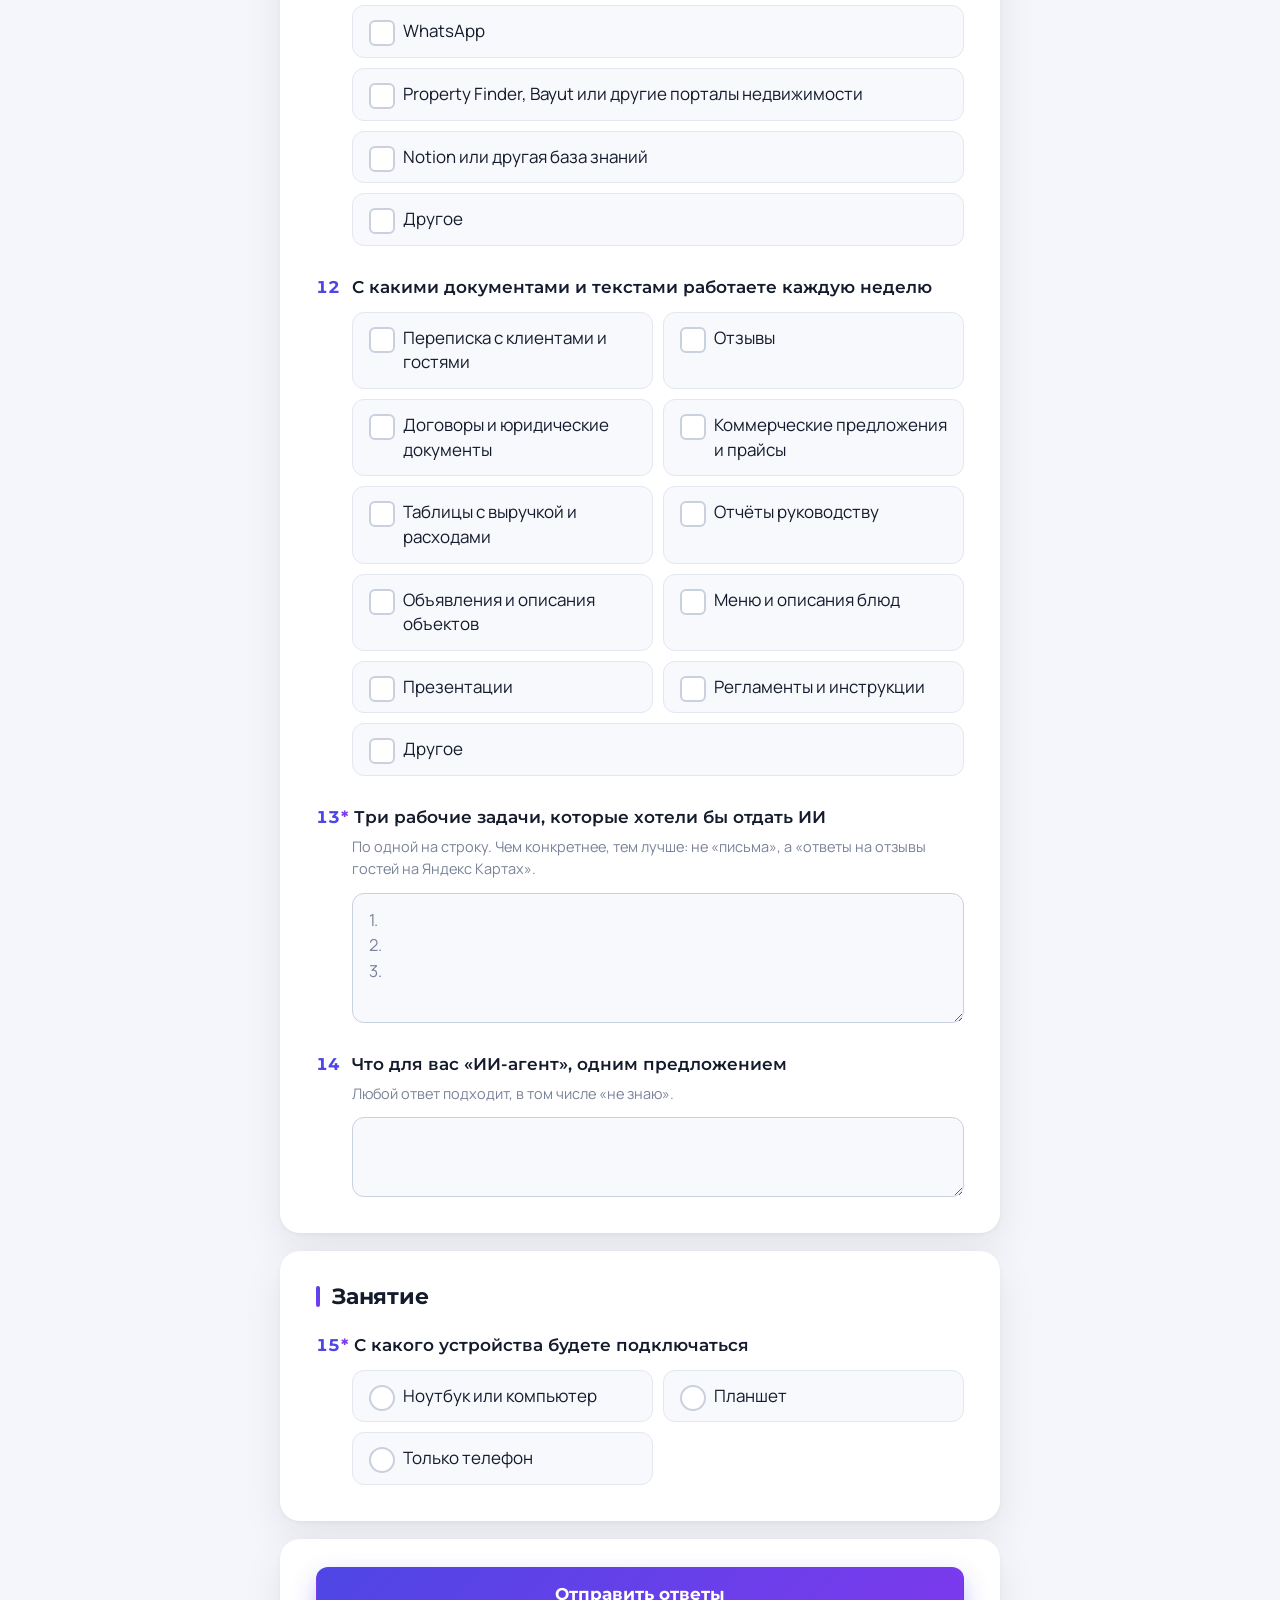
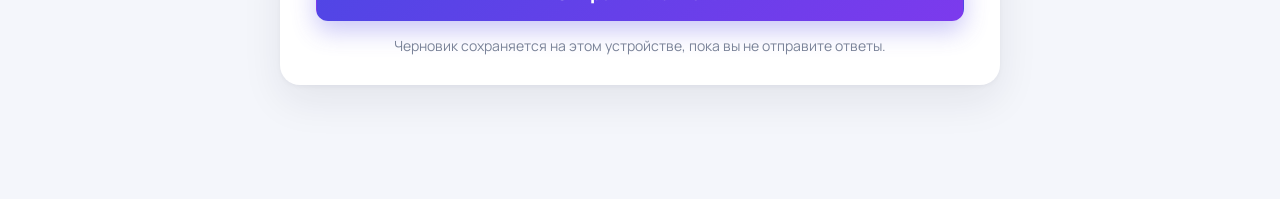
==== commit 4d0efb2c: "feat: версия 4 оформления — градиентная шапка, лист с карточками, свои переключатели, Montserrat + M" ====
--- a/index.html
+++ b/index.html
@@ -8,19 +8,29 @@
 <meta name="robots" content="noindex">
 <link rel="preconnect" href="https://fonts.googleapis.com">
 <link rel="preconnect" href="https://fonts.gstatic.com" crossorigin>
-<link href="https://fonts.googleapis.com/css2?family=Inter:wght@400;500;600;700&display=swap" rel="stylesheet">
+<link href="https://fonts.googleapis.com/css2?family=Montserrat:wght@600;700;800&family=Manrope:wght@400;500;600;700&display=swap" rel="stylesheet">
 <link rel="stylesheet" href="styles.css">
 </head>
 <body>
 <a class="skip" href="#form">К вопросам</a>
-<div class="topline" aria-hidden="true"><i id="topline"></i></div>
+
+<div class="hero">
+  <div class="hero-glow" aria-hidden="true"></div>
+  <div class="hero-inner">
+    <p class="hero-kicker">Обучение работе с ИИ</p>
+    <h1 class="title">Опросник перед первым занятием</h1>
+    <p class="sub">15 вопросов, около пяти минут. Ответы видят только Кирилл и Александр.</p>
+  </div>
+</div>
 
 <div class="page">
-  <header class="hero">
-    <h1 class="title">Опросник перед обучением</h1>
-    <p class="sub">15 вопросов, около пяти минут. Ответы видят только Кирилл и Александр.</p>
-    <p class="counter" id="counter" aria-live="polite">Отвечено 0 из 15</p>
-  </header>
+  <div class="progress-card">
+    <div class="progress-head">
+      <span class="progress-label">Заполнено</span>
+      <span class="counter" id="counter" aria-live="polite">Отвечено 0 из 15</span>
+    </div>
+    <div class="progress-track" aria-hidden="true"><i id="topline"></i></div>
+  </div>
 
   <div class="notice" id="notice" hidden role="status"></div>
 
--- a/styles.css
+++ b/styles.css
@@ -1,41 +1,56 @@
 :root {
-  --bg: #f2f4f7;
+  --bg: #f4f6fb;
   --card: #ffffff;
-  --ink: #0f172a;
-  --ink-2: #475569;
-  --ink-3: #64748b;
-  --line: #e2e8f0;
-  --line-strong: #cbd5e1;
-  --accent: #2563eb;
-  --accent-ink: #1d4ed8;
-  --accent-soft: #eff4ff;
+  --ink: #141b2d;
+  --ink-2: #4a5470;
+  --ink-3: #7a8399;
+  --line: #e3e7f0;
+  --line-strong: #c9d0de;
+  --field: #f8f9fc;
+  --accent: #4f46e5;
+  --accent-2: #7c3aed;
+  --accent-ink: #4338ca;
+  --accent-soft: #eef0ff;
+  --accent-soft-2: #e4e7ff;
   --on-accent: #ffffff;
+  --hero-1: #1e1b4b;
+  --hero-2: #312e81;
+  --hero-3: #4f46e5;
   --warn: #dc2626;
-  --warn-soft: #fef2f2;
-  --focus: #2563eb;
-  --shadow: 0 1px 2px rgba(15, 23, 42, 0.04), 0 8px 24px rgba(15, 23, 42, 0.06);
-  --r-card: 16px;
-  --r: 10px;
-  --font: "Inter", "Segoe UI", system-ui, -apple-system, Arial, sans-serif;
+  --warn-soft: #fff1f1;
+  --focus: #4f46e5;
+  --shadow: 0 2px 4px rgba(20, 27, 45, 0.04), 0 16px 40px rgba(20, 27, 45, 0.08);
+  --shadow-sm: 0 1px 2px rgba(20, 27, 45, 0.05);
+  --r-card: 20px;
+  --r: 12px;
+  --head: "Montserrat", "Segoe UI", Arial, sans-serif;
+  --text: "Manrope", "Segoe UI", Arial, sans-serif;
 }
 
 @media (prefers-color-scheme: dark) {
   :root:not([data-theme="light"]) {
-    --bg: #0b1220;
-    --card: #111a2b;
-    --ink: #e5e9f0;
-    --ink-2: #aab4c3;
-    --ink-3: #8592a6;
-    --line: #243044;
-    --line-strong: #344155;
-    --accent: #5b8cff;
-    --accent-ink: #7fa5ff;
-    --accent-soft: #172443;
-    --on-accent: #0b1220;
+    --bg: #0f1220;
+    --card: #171b2e;
+    --ink: #eceef6;
+    --ink-2: #b4bad0;
+    --ink-3: #8b93ad;
+    --line: #2a3050;
+    --line-strong: #3b4268;
+    --field: #121529;
+    --accent: #8b85ff;
+    --accent-2: #a78bfa;
+    --accent-ink: #a5a0ff;
+    --accent-soft: #23264a;
+    --accent-soft-2: #2b2f5c;
+    --on-accent: #0f1220;
+    --hero-1: #0b0d1c;
+    --hero-2: #1e1b4b;
+    --hero-3: #4338ca;
     --warn: #f87171;
     --warn-soft: #3a1a1a;
-    --focus: #7fa5ff;
-    --shadow: 0 1px 2px rgba(0, 0, 0, 0.3), 0 8px 24px rgba(0, 0, 0, 0.35);
+    --focus: #a5a0ff;
+    --shadow: 0 2px 4px rgba(0, 0, 0, 0.3), 0 16px 40px rgba(0, 0, 0, 0.4);
+    --shadow-sm: 0 1px 2px rgba(0, 0, 0, 0.4);
   }
 }
 
@@ -46,9 +61,9 @@
   margin: 0;
   background: var(--bg);
   color: var(--ink);
-  font-family: var(--font);
-  font-size: 16px;
-  line-height: 1.5;
+  font-family: var(--text);
+  font-size: 17px;
+  line-height: 1.55;
   -webkit-font-smoothing: antialiased;
 }
 
@@ -76,64 +91,120 @@
 }
 .skip:focus { top: 16px; }
 
-.topline {
-  position: fixed;
-  top: 0;
-  left: 0;
-  right: 0;
-  height: 4px;
-  background: var(--line);
-  z-index: 20;
-}
-.topline i {
+/* ---- шапка ---- */
+
+.hero {
+  position: relative;
+  overflow: hidden;
+  background: linear-gradient(135deg, var(--hero-1) 0%, var(--hero-2) 55%, var(--hero-3) 100%);
+  color: #fff;
+  padding: 72px 24px 112px;
+}
+
+.hero-glow {
+  position: absolute;
+  inset: 0;
+  background:
+    radial-gradient(60% 80% at 85% 20%, rgba(167, 139, 250, 0.45) 0%, rgba(167, 139, 250, 0) 60%),
+    radial-gradient(40% 60% at 10% 90%, rgba(99, 102, 241, 0.5) 0%, rgba(99, 102, 241, 0) 60%);
+  pointer-events: none;
+}
+
+.hero-inner {
+  position: relative;
+  max-width: 760px;
+  margin: 0 auto;
+}
+
+.hero-kicker {
+  margin: 0 0 14px;
+  display: inline-block;
+  padding: 6px 12px;
+  border-radius: 999px;
+  background: rgba(255, 255, 255, 0.14);
+  border: 1px solid rgba(255, 255, 255, 0.22);
+  font-size: 13px;
+  font-weight: 600;
+  letter-spacing: 0.01em;
+}
+
+.title {
+  margin: 0 0 14px;
+  font-family: var(--head);
+  font-size: 42px;
+  font-weight: 800;
+  letter-spacing: -0.02em;
+  line-height: 1.1;
+}
+
+.sub {
+  margin: 0;
+  max-width: 560px;
+  color: rgba(255, 255, 255, 0.82);
+  font-size: 17px;
+  line-height: 1.5;
+}
+
+/* ---- страница ---- */
+
+.page {
+  position: relative;
+  max-width: 760px;
+  margin: -64px auto 0;
+  padding: 0 20px 96px;
+}
+
+.progress-card {
+  margin: 0 0 18px;
+  padding: 18px 24px;
+  background: var(--card);
+  border-radius: var(--r-card);
+  box-shadow: var(--shadow);
+}
+
+.progress-head {
+  display: flex;
+  justify-content: space-between;
+  align-items: baseline;
+  margin-bottom: 10px;
+}
+
+.progress-label {
+  font-family: var(--head);
+  font-size: 13px;
+  font-weight: 700;
+  color: var(--ink-3);
+  letter-spacing: 0.02em;
+}
+
+.counter {
+  margin: 0;
+  font-size: 14px;
+  font-weight: 600;
+  color: var(--ink-2);
+}
+
+.progress-track {
+  height: 8px;
+  border-radius: 999px;
+  background: var(--accent-soft-2);
+  overflow: hidden;
+}
+.progress-track i {
   display: block;
   height: 100%;
   width: 0;
-  background: var(--accent);
-  transition: width 220ms ease;
-}
-
-.page {
-  max-width: 720px;
-  margin: 0 auto;
-  padding: 56px 20px 80px;
-}
-
-/* ---- шапка ---- */
-
-.hero { margin: 0 0 24px; padding: 0 4px; }
-
-.title {
-  margin: 0 0 8px;
-  font-size: 30px;
-  font-weight: 700;
-  letter-spacing: -0.02em;
-  line-height: 1.15;
-}
-
-.sub {
-  margin: 0 0 14px;
-  color: var(--ink-2);
-  font-size: 16px;
-}
-
-.counter {
-  display: inline-block;
-  margin: 0;
-  padding: 6px 12px;
   border-radius: 999px;
-  background: var(--card);
-  border: 1px solid var(--line);
-  color: var(--ink-2);
-  font-size: 14px;
-  font-weight: 500;
+  background: linear-gradient(90deg, var(--accent), var(--accent-2));
+  transition: width 260ms ease;
 }
 
 .notice {
-  margin: 0 0 16px;
-  padding: 14px 18px;
-  border-radius: 12px;
+  margin: 0 0 18px;
+  padding: 14px 20px;
+  border-radius: var(--r);
   background: var(--accent-soft);
+  border: 1px solid var(--accent-soft-2);
   color: var(--ink);
   font-size: 15px;
 }
@@ -145,10 +216,9 @@
 .card,
 .block,
 .submit-card {
-  margin: 0 0 16px;
-  padding: 28px 32px;
+  margin: 0 0 18px;
+  padding: 32px 36px;
   background: var(--card);
-  border: 1px solid var(--line);
   border-radius: var(--r-card);
   box-shadow: var(--shadow);
 }
@@ -157,15 +227,29 @@
 
 .block-title,
 .card-title {
-  margin: 0 0 20px;
-  font-size: 20px;
+  position: relative;
+  margin: 0 0 24px;
+  padding-left: 16px;
+  font-family: var(--head);
+  font-size: 22px;
   font-weight: 700;
   letter-spacing: -0.01em;
   line-height: 1.25;
 }
+.block-title::before,
+.card-title::before {
+  content: "";
+  position: absolute;
+  left: 0;
+  top: 3px;
+  bottom: 3px;
+  width: 4px;
+  border-radius: 2px;
+  background: linear-gradient(180deg, var(--accent), var(--accent-2));
+}
 
 .q {
-  margin: 0 0 28px;
+  margin: 0 0 30px;
   padding: 0;
   border: 0;
   min-width: 0;
@@ -174,42 +258,47 @@
 
 .q-label {
   display: block;
-  margin: 0 0 10px;
+  margin: 0 0 12px;
   padding: 0;
+  font-family: var(--head);
   font-weight: 600;
-  font-size: 16px;
+  font-size: 17px;
   line-height: 1.4;
 }
 
 .q-num {
-  color: var(--ink-3);
-  font-weight: 500;
-  margin-right: 8px;
+  display: inline-block;
+  min-width: 30px;
+  margin-right: 6px;
+  color: var(--accent);
+  font-weight: 700;
   font-variant-numeric: tabular-nums;
 }
 
 .q-required .q-num::after {
   content: "*";
-  color: var(--accent);
+  color: var(--accent-2);
   margin-left: 1px;
 }
 
 .q-hint {
-  margin: -4px 0 12px;
+  margin: -6px 0 12px 36px;
   color: var(--ink-3);
-  font-size: 14px;
-}
+  font-size: 14.5px;
+}
+
+.q-body { margin-left: 36px; }
 
 .q-error {
-  margin: 8px 0 0;
+  margin: 8px 0 0 36px;
   color: var(--warn);
-  font-size: 14px;
-  font-weight: 500;
+  font-size: 14.5px;
+  font-weight: 600;
 }
 .q-error:empty { display: none; }
 
 .q.invalid .q-body > input[type="text"],
-.q.invalid .q-body > textarea { border-color: var(--warn); }
+.q.invalid .q-body > textarea { border-color: var(--warn); box-shadow: 0 0 0 3px var(--warn-soft); }
 
 /* поля */
 
@@ -217,24 +306,25 @@
 textarea {
   display: block;
   width: 100%;
-  padding: 12px 14px;
-  border: 1px solid var(--line-strong);
+  padding: 13px 16px;
+  border: 1.5px solid var(--line-strong);
   border-radius: var(--r);
-  background: var(--card);
+  background: var(--field);
   color: var(--ink);
   font: inherit;
-  font-size: 16px;
-  transition: border-color 120ms ease, box-shadow 120ms ease;
+  font-size: 16.5px;
+  transition: border-color 140ms ease, box-shadow 140ms ease, background-color 140ms ease;
 }
 input[type="text"]:hover,
 textarea:hover { border-color: var(--ink-3); }
 input[type="text"]:focus,
 textarea:focus {
   outline: none;
+  background: var(--card);
   border-color: var(--accent);
-  box-shadow: 0 0 0 3px var(--accent-soft);
-}
-textarea { min-height: 112px; resize: vertical; }
+  box-shadow: 0 0 0 4px var(--accent-soft-2);
+}
+textarea { min-height: 120px; resize: vertical; }
 input[type="text"]::placeholder,
 textarea::placeholder { color: var(--ink-3); }
 
@@ -244,55 +334,97 @@
   outline-offset: 2px;
 }
 
-/* варианты */
+/* варианты: собственные переключатели */
 
 .opts {
   display: grid;
   grid-template-columns: repeat(2, minmax(0, 1fr));
-  gap: 8px;
+  gap: 10px;
 }
 .opts.single-col { grid-template-columns: minmax(0, 1fr); }
 
 .opt {
+  position: relative;
   display: flex;
   align-items: flex-start;
   gap: 12px;
   min-width: 0;
-  padding: 12px 14px;
-  border: 1px solid var(--line);
+  padding: 13px 16px 13px 50px;
+  border: 1.5px solid var(--line);
   border-radius: var(--r);
+  background: var(--field);
+  cursor: pointer;
+  transition: border-color 140ms ease, background-color 140ms ease, box-shadow 140ms ease, transform 140ms ease;
+}
+.opt:hover { border-color: var(--line-strong); background: var(--card); box-shadow: var(--shadow-sm); }
+
+.opt > input {
+  position: absolute;
+  left: 0;
+  top: 0;
+  width: 100%;
+  height: 100%;
+  margin: 0;
+  opacity: 0;
+  cursor: pointer;
+}
+
+.opt::before {
+  content: "";
+  position: absolute;
+  left: 16px;
+  top: 14px;
+  width: 22px;
+  height: 22px;
+  border: 2px solid var(--line-strong);
+  border-radius: 50%;
   background: var(--card);
-  cursor: pointer;
-  transition: border-color 120ms ease, background-color 120ms ease, box-shadow 120ms ease;
-}
-.opt:hover { border-color: var(--line-strong); background: var(--bg); }
-.opt > input {
-  flex: none;
-  width: 20px;
-  height: 20px;
-  margin: 1px 0 0;
-  accent-color: var(--accent);
-}
-.opt > span { min-width: 0; line-height: 1.4; }
+  transition: border-color 140ms ease, background-color 140ms ease, box-shadow 140ms ease;
+}
+.opt:has(> input[type="checkbox"])::before { border-radius: 6px; }
+
+.opt::after {
+  content: "";
+  position: absolute;
+  left: 23px;
+  top: 19px;
+  width: 8px;
+  height: 12px;
+  border: solid #fff;
+  border-width: 0 2.5px 2.5px 0;
+  transform: rotate(45deg) scale(0);
+  transform-origin: center;
+  transition: transform 140ms ease;
+}
+
+.opt > span { min-width: 0; line-height: 1.45; }
+
 .opt:has(> input:checked) {
   border-color: var(--accent);
   background: var(--accent-soft);
-  box-shadow: inset 0 0 0 1px var(--accent);
-}
+}
+.opt:has(> input:checked) > span { font-weight: 600; color: var(--ink); }
+.opt:has(> input:checked)::before {
+  border-color: var(--accent);
+  background: linear-gradient(135deg, var(--accent), var(--accent-2));
+}
+.opt:has(> input:checked)::after { transform: rotate(45deg) scale(1); }
 .opt:has(> input:focus-visible) { outline: 2px solid var(--focus); outline-offset: 2px; }
-.opt:has(> input:focus-visible) > input { outline: none; }
 
 .opt.other { grid-column: 1 / -1; flex-wrap: wrap; }
 .opt.other .other-input {
+  position: relative;
+  z-index: 1;
   flex: 1 1 100%;
-  margin: 10px 0 2px 32px;
-  width: calc(100% - 32px);
-  padding: 10px 12px;
-  font-size: 15px;
+  margin: 10px 0 2px;
+  width: 100%;
+  padding: 10px 14px;
+  font-size: 15.5px;
+  background: var(--card);
 }
 .opt.other .other-input[hidden] { display: none; }
 
-/* матрица функций */
+/* матрица возможностей */
 
 .matrix { display: grid; gap: 10px; }
 
@@ -301,27 +433,29 @@
   grid-template-columns: minmax(0, 1fr) auto;
   gap: 12px 20px;
   align-items: center;
-  padding: 12px 14px;
-  border: 1px solid var(--line);
+  padding: 14px 16px;
+  border: 1.5px solid var(--line);
   border-radius: var(--r);
-}
-
-.row-label { font-size: 15.5px; font-weight: 500; line-height: 1.35; }
+  background: var(--field);
+}
+
+.row-label { font-family: var(--head); font-size: 15.5px; font-weight: 600; line-height: 1.35; }
 .row-desc {
   display: block;
-  margin-top: 3px;
+  margin-top: 4px;
+  font-family: var(--text);
   color: var(--ink-3);
   font-size: 13.5px;
   font-weight: 400;
-  line-height: 1.4;
+  line-height: 1.45;
 }
 
 .cells {
   display: inline-flex;
-  padding: 3px;
-  gap: 3px;
+  padding: 4px;
+  gap: 4px;
   border-radius: 999px;
-  background: var(--bg);
+  background: var(--accent-soft-2);
 }
 
 .cell {
@@ -330,14 +464,14 @@
   align-items: center;
   justify-content: center;
   min-width: 0;
-  padding: 7px 13px;
+  padding: 8px 14px;
   border-radius: 999px;
   color: var(--ink-2);
   font-size: 13.5px;
-  font-weight: 500;
+  font-weight: 600;
   white-space: nowrap;
   cursor: pointer;
-  transition: background-color 120ms ease, color 120ms ease;
+  transition: background-color 140ms ease, color 140ms ease, box-shadow 140ms ease;
 }
 .cell input {
   position: absolute;
@@ -349,83 +483,97 @@
   cursor: pointer;
 }
 .cell:hover { color: var(--ink); }
-.cell:has(input:checked) { background: var(--accent); color: var(--on-accent); }
+.cell:has(input:checked) {
+  background: linear-gradient(135deg, var(--accent), var(--accent-2));
+  color: #fff;
+  box-shadow: 0 4px 12px rgba(79, 70, 229, 0.3);
+}
 .cell:has(input:focus-visible) { outline: 2px solid var(--focus); outline-offset: 1px; }
 
 /* отправка и панели */
 
-.submit-card { padding: 24px 32px; }
+.submit-card { padding: 28px 36px; }
 
 .btn {
   display: inline-block;
-  padding: 14px 22px;
-  border: 1px solid transparent;
+  padding: 16px 24px;
+  border: 1.5px solid transparent;
   border-radius: var(--r);
-  font: inherit;
-  font-weight: 600;
-  font-size: 16px;
+  font-family: var(--head);
+  font-weight: 700;
+  font-size: 16.5px;
   cursor: pointer;
-  transition: background-color 120ms ease, border-color 120ms ease;
+  transition: transform 140ms ease, box-shadow 140ms ease, background-color 140ms ease, border-color 140ms ease;
 }
 .btn.primary {
   width: 100%;
-  background: var(--accent);
-  border-color: var(--accent);
-  color: var(--on-accent);
-}
-.btn.primary:hover { background: var(--accent-ink); border-color: var(--accent-ink); }
-.btn.primary:disabled { opacity: 0.6; cursor: progress; }
+  background: linear-gradient(135deg, var(--accent), var(--accent-2));
+  color: #fff;
+  box-shadow: 0 10px 24px rgba(79, 70, 229, 0.3);
+}
+.btn.primary:hover { transform: translateY(-1px); box-shadow: 0 14px 28px rgba(79, 70, 229, 0.36); }
+.btn.primary:disabled { opacity: 0.65; cursor: progress; transform: none; }
 .btn.secondary {
   background: var(--card);
   border-color: var(--line-strong);
   color: var(--ink);
 }
-.btn.secondary:hover { border-color: var(--ink-3); }
+.btn.secondary:hover { border-color: var(--accent); color: var(--accent-ink); }
 
 .submit-hint {
-  margin: 12px 0 0;
+  margin: 14px 0 0;
   color: var(--ink-3);
-  font-size: 13.5px;
+  font-size: 14px;
   text-align: center;
 }
 
 .panel {
-  margin: 16px 0 0;
-  padding: 16px 18px;
-  border-radius: 12px;
-  border: 1px solid var(--line);
-  background: var(--bg);
+  margin: 18px 0 0;
+  padding: 18px 20px;
+  border-radius: var(--r);
+  border: 1.5px solid var(--line);
+  background: var(--field);
 }
 .panel p { margin: 0 0 10px; }
 .panel p:last-child { margin: 0; }
 .panel-title {
   margin: 0 0 6px;
+  font-family: var(--head);
   font-size: 17px;
-  font-weight: 600;
+  font-weight: 700;
 }
 .panel.error { border-color: var(--warn); background: var(--warn-soft); }
 .panel .actions { display: flex; flex-wrap: wrap; gap: 10px; margin-top: 12px; }
 .panel .manual-copy { margin-top: 12px; }
 .panel .manual-copy textarea { font-size: 14px; }
 
-.card.success { border-color: var(--accent); }
+.card.success { border: 1.5px solid var(--accent-soft-2); }
 .card.success p { margin: 0; color: var(--ink-2); }
 
 .form.sending fieldset.q { opacity: 0.7; }
 
 /* ---- адаптив ---- */
 
-@media (max-width: 640px) {
-  .page { padding: 28px 12px 60px; }
-  .hero { padding: 0 6px; }
-  .title { font-size: 26px; }
-  .card, .block, .submit-card { padding: 20px 16px; border-radius: 14px; }
+@media (max-width: 680px) {
+  body { font-size: 16px; }
+  .hero { padding: 44px 20px 84px; }
+  .title { font-size: 30px; }
+  .sub { font-size: 15.5px; }
+  .page { margin-top: -52px; padding: 0 12px 64px; }
+  .progress-card { padding: 16px 18px; }
+  .card, .block, .submit-card { padding: 22px 18px; border-radius: 16px; }
+  .block-title { font-size: 20px; }
+  .q-label { font-size: 16px; }
+  .q-num { min-width: 26px; }
+  .q-hint, .q-body, .q-error { margin-left: 0; }
   .opts { grid-template-columns: minmax(0, 1fr); }
-  .opt.other .other-input { margin-left: 0; width: 100%; }
+  .opt { padding: 12px 14px 12px 46px; }
+  .opt::before { left: 14px; top: 13px; }
+  .opt::after { left: 21px; top: 18px; }
 
   .matrix-row { grid-template-columns: minmax(0, 1fr); gap: 10px; }
   .cells { display: grid; grid-template-columns: repeat(3, 1fr); width: 100%; }
-  .cell { padding: 8px 6px; font-size: 13px; }
+  .cell { padding: 9px 6px; font-size: 13px; }
 }
 
 @media (max-width: 360px) {
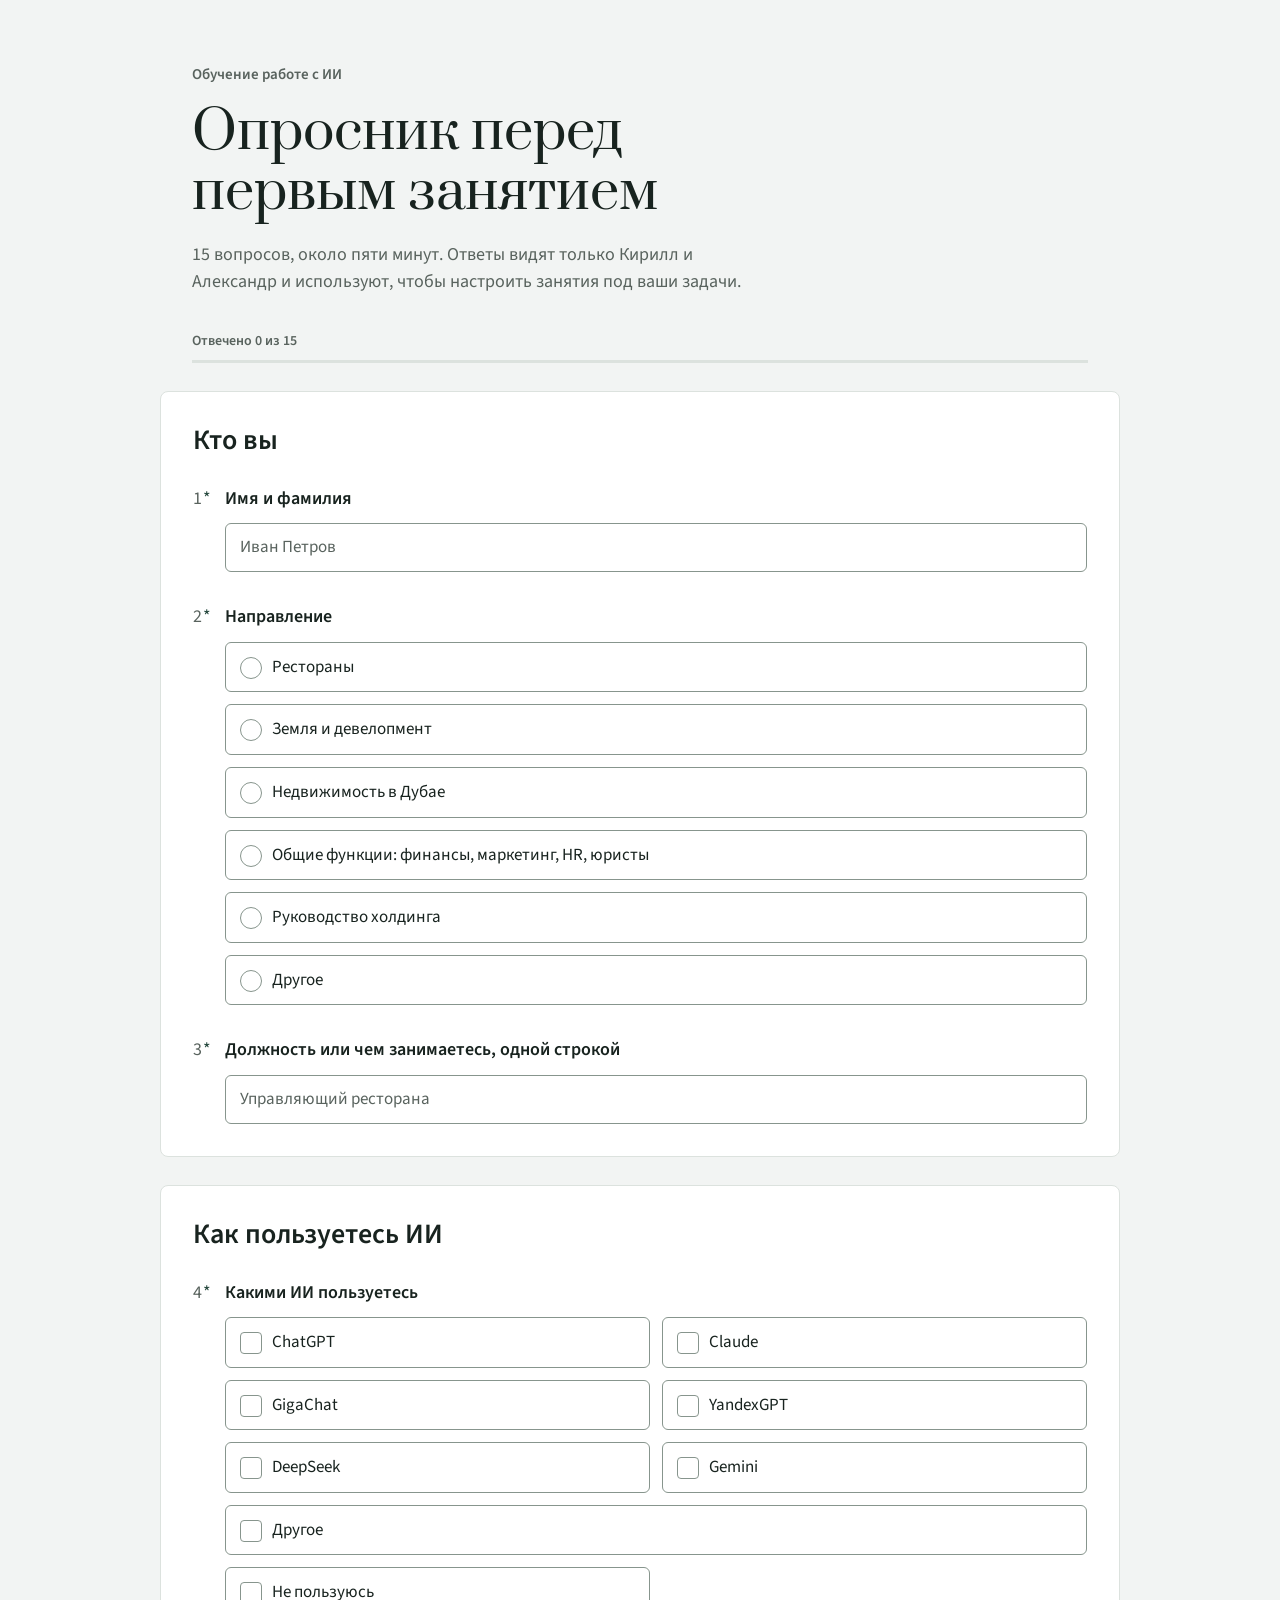
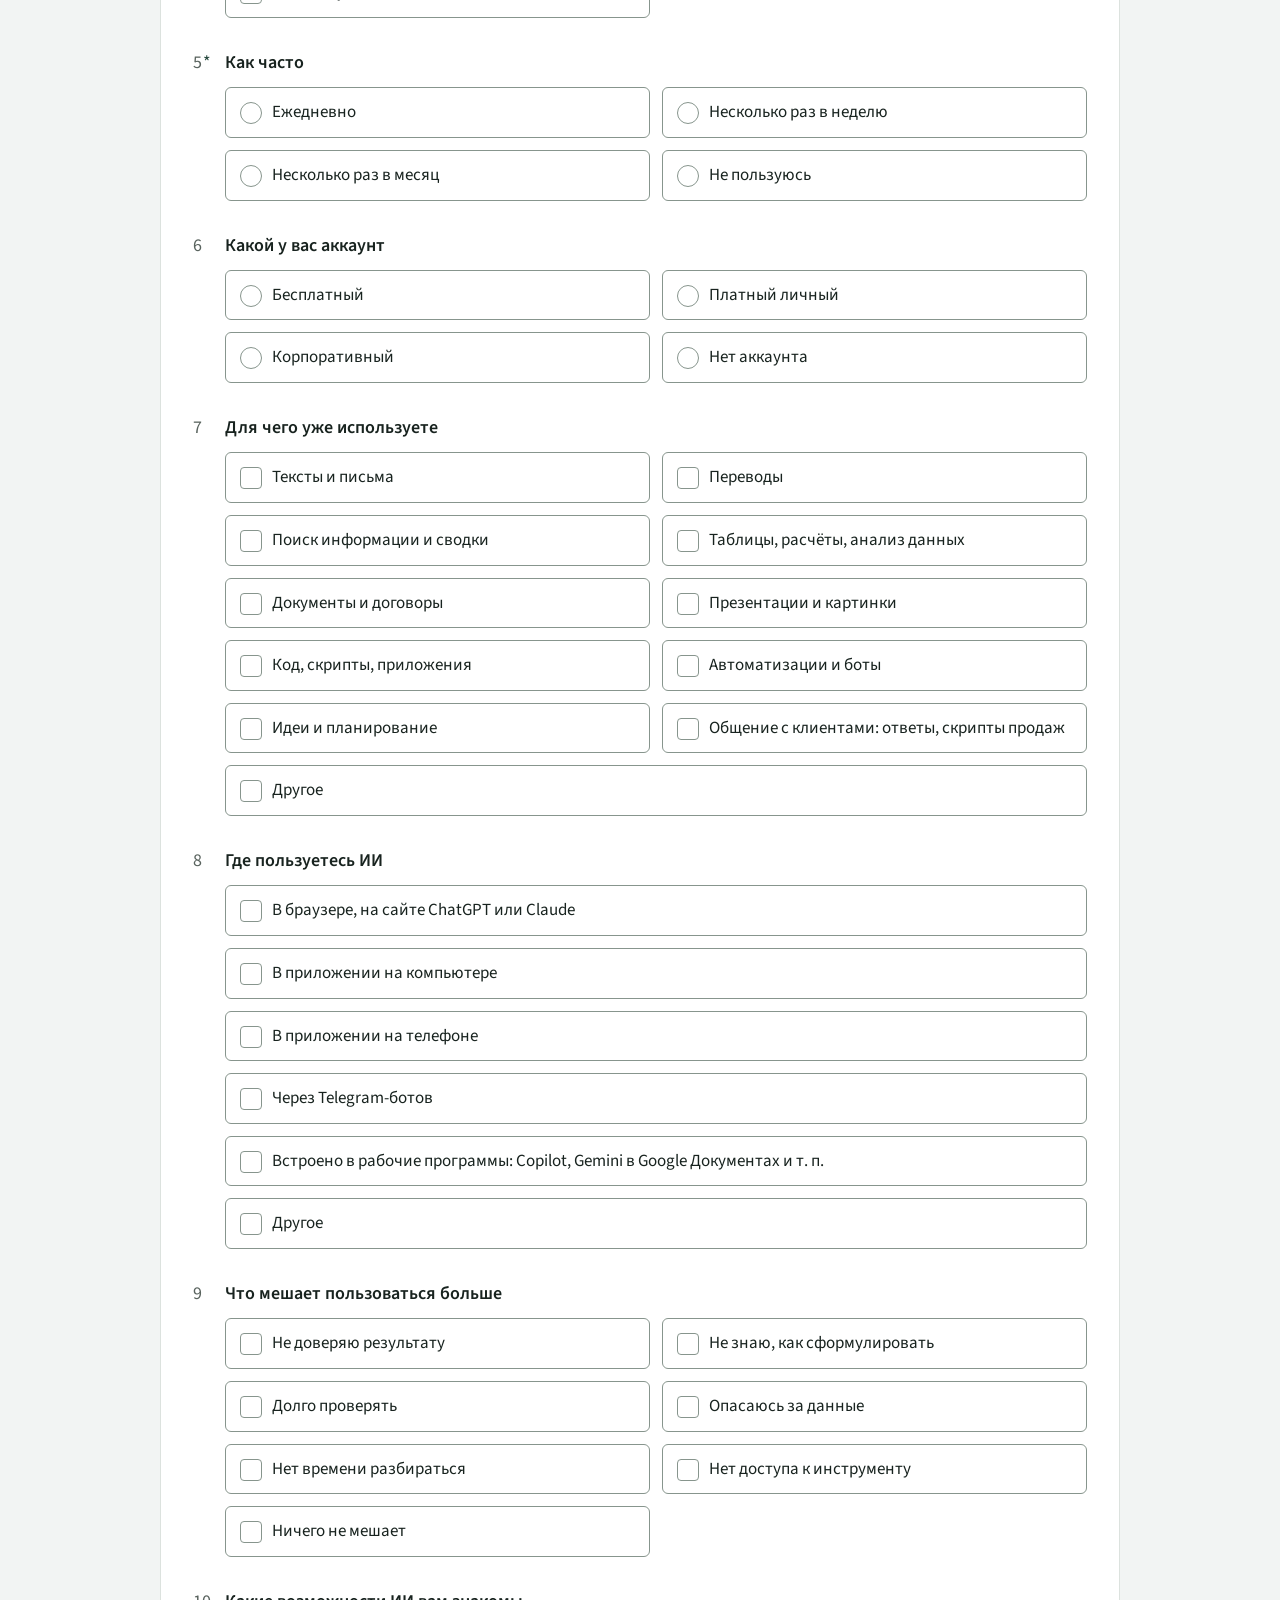
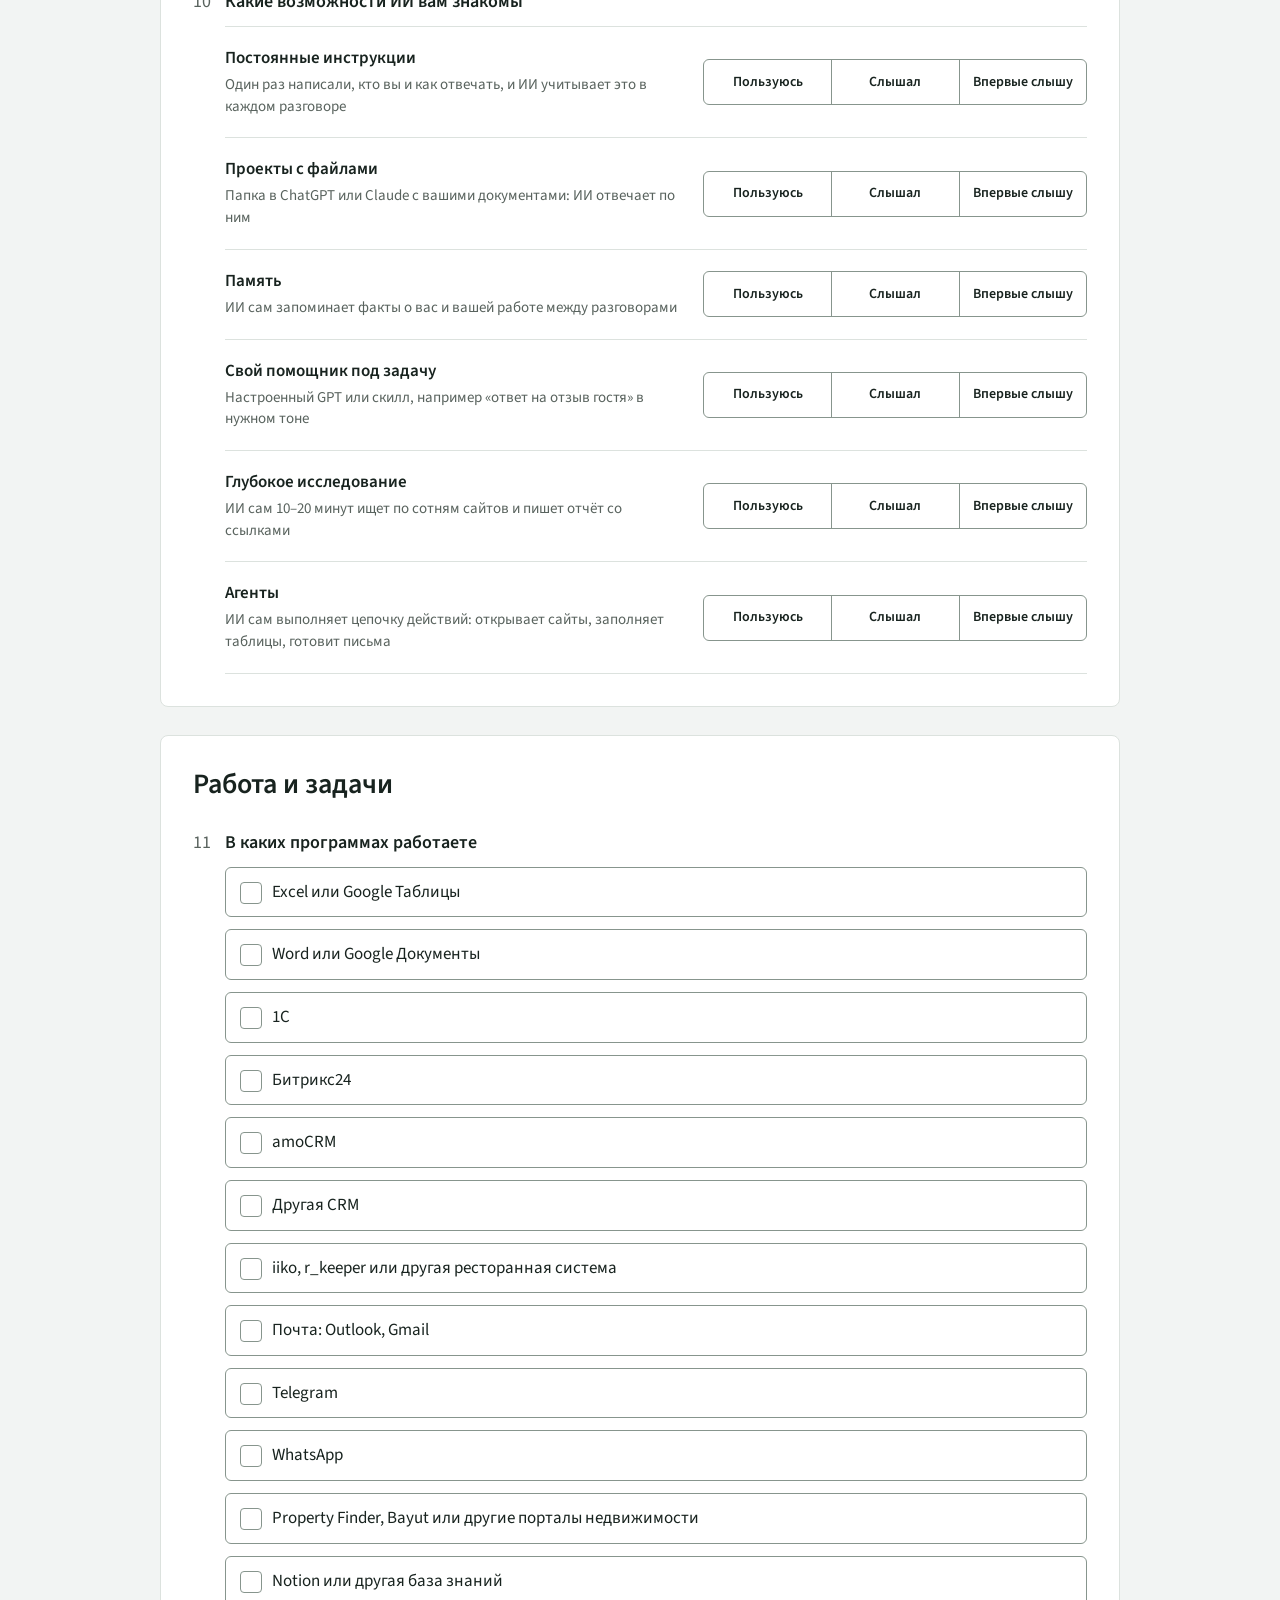
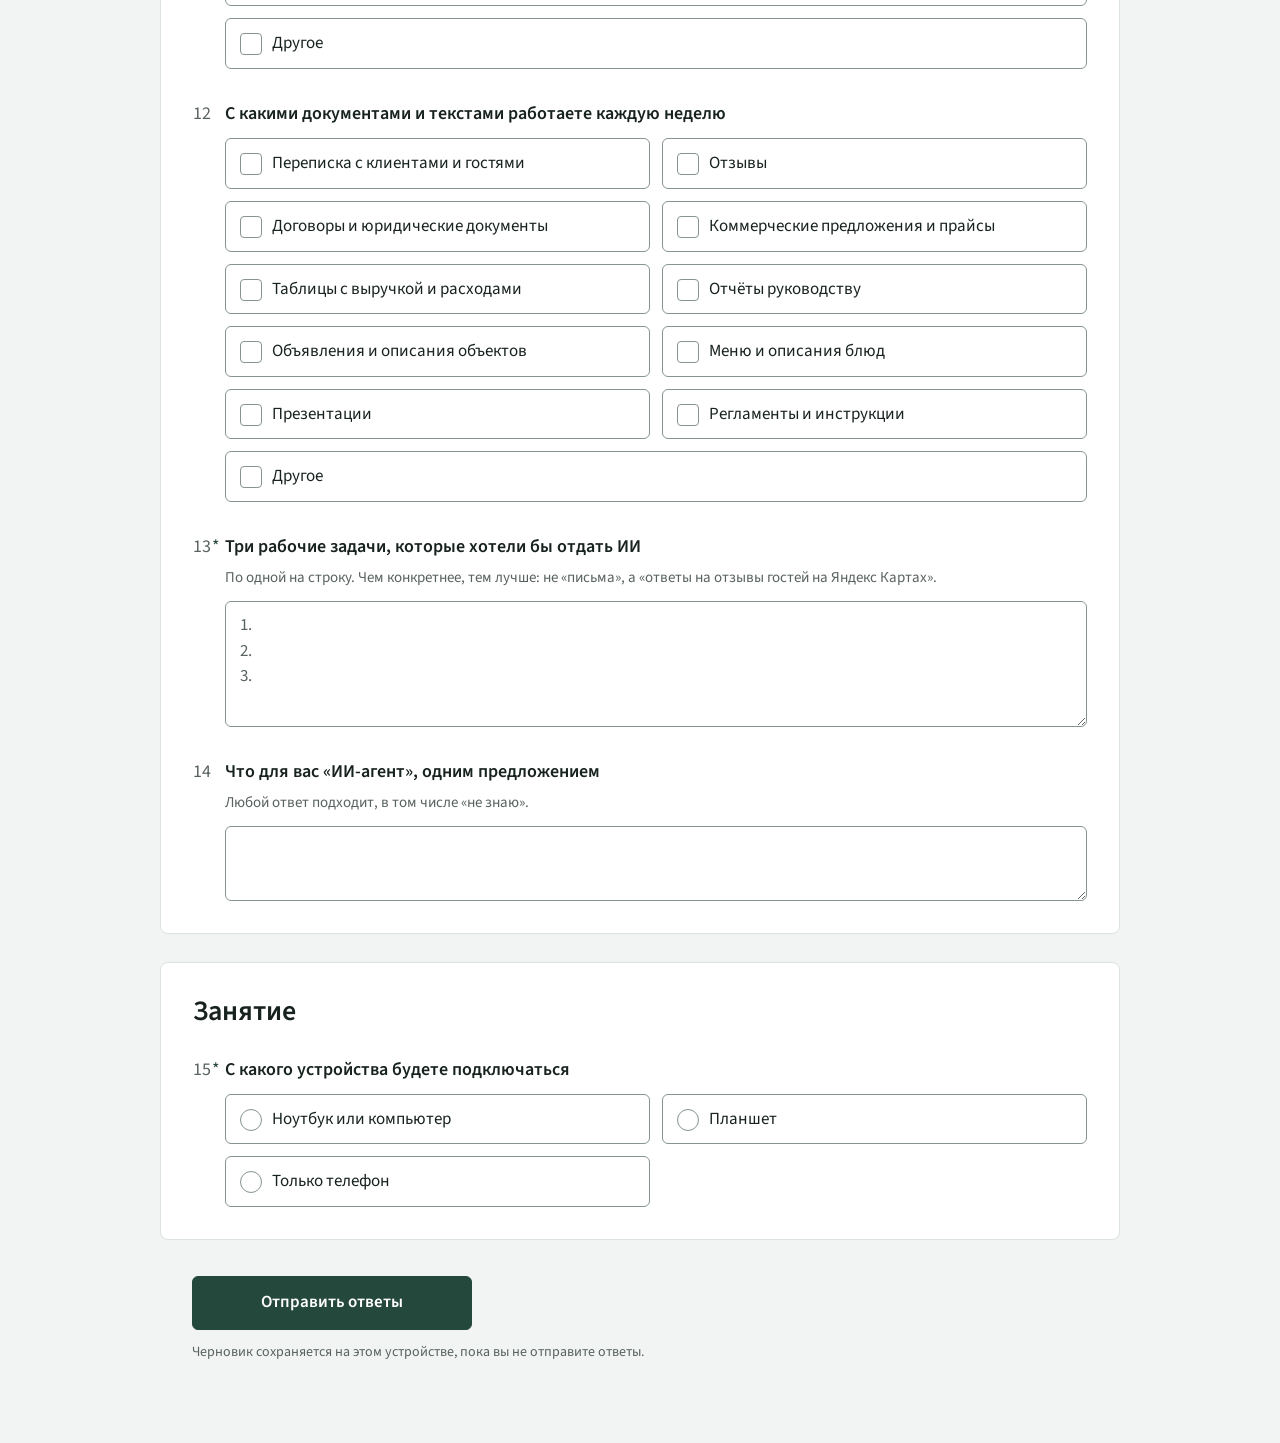
==== commit 56c630c6: "feat: оформление v5 «брифинг руководства» по разбору Codex — белый/графит/зелёный, Prata + Source Sa" ====
--- a/index.html
+++ b/index.html
@@ -3,30 +3,30 @@
 <head>
 <meta charset="utf-8">
 <meta name="viewport" content="width=device-width, initial-scale=1">
+<meta name="color-scheme" content="light">
 <title>Опросник перед обучением</title>
 <meta name="description" content="Опросник перед обучением работе с ИИ.">
 <meta name="robots" content="noindex">
 <link rel="preconnect" href="https://fonts.googleapis.com">
 <link rel="preconnect" href="https://fonts.gstatic.com" crossorigin>
-<link href="https://fonts.googleapis.com/css2?family=Montserrat:wght@600;700;800&family=Manrope:wght@400;500;600;700&display=swap" rel="stylesheet">
+<link href="https://fonts.googleapis.com/css2?family=Prata&family=Source+Sans+3:wght@400;600&display=swap" rel="stylesheet">
 <link rel="stylesheet" href="styles.css">
 </head>
 <body>
 <a class="skip" href="#form">К вопросам</a>
 
-<div class="hero">
-  <div class="hero-glow" aria-hidden="true"></div>
+<header class="hero">
   <div class="hero-inner">
     <p class="hero-kicker">Обучение работе с ИИ</p>
     <h1 class="title">Опросник перед первым занятием</h1>
-    <p class="sub">15 вопросов, около пяти минут. Ответы видят только Кирилл и Александр.</p>
+    <p class="sub">15 вопросов, около пяти минут. Ответы видят только Кирилл и Александр и используют, чтобы настроить занятия под ваши задачи.</p>
   </div>
-</div>
+</header>
 
 <div class="page">
   <div class="progress-card">
     <div class="progress-head">
-      <span class="progress-label">Заполнено</span>
+      <span class="progress-label visually-hidden">Заполнено</span>
       <span class="counter" id="counter" aria-live="polite">Отвечено 0 из 15</span>
     </div>
     <div class="progress-track" aria-hidden="true"><i id="topline"></i></div>
--- a/styles.css
+++ b/styles.css
@@ -1,57 +1,26 @@
+/* Концепция «Брифинг руководства» (по разбору Codex 2026-10-07):
+   белый, графит, глубокий зелёный; один статусный заголовок Prata, весь интерфейс Source Sans 3;
+   без градиентов и теней, тонкие рамки, одна колонка, общая линия выравнивания. */
+
 :root {
-  --bg: #f4f6fb;
-  --card: #ffffff;
-  --ink: #141b2d;
-  --ink-2: #4a5470;
-  --ink-3: #7a8399;
-  --line: #e3e7f0;
-  --line-strong: #c9d0de;
-  --field: #f8f9fc;
-  --accent: #4f46e5;
-  --accent-2: #7c3aed;
-  --accent-ink: #4338ca;
-  --accent-soft: #eef0ff;
-  --accent-soft-2: #e4e7ff;
-  --on-accent: #ffffff;
-  --hero-1: #1e1b4b;
-  --hero-2: #312e81;
-  --hero-3: #4f46e5;
-  --warn: #dc2626;
-  --warn-soft: #fff1f1;
-  --focus: #4f46e5;
-  --shadow: 0 2px 4px rgba(20, 27, 45, 0.04), 0 16px 40px rgba(20, 27, 45, 0.08);
-  --shadow-sm: 0 1px 2px rgba(20, 27, 45, 0.05);
-  --r-card: 20px;
-  --r: 12px;
-  --head: "Montserrat", "Segoe UI", Arial, sans-serif;
-  --text: "Manrope", "Segoe UI", Arial, sans-serif;
-}
-
-@media (prefers-color-scheme: dark) {
-  :root:not([data-theme="light"]) {
-    --bg: #0f1220;
-    --card: #171b2e;
-    --ink: #eceef6;
-    --ink-2: #b4bad0;
-    --ink-3: #8b93ad;
-    --line: #2a3050;
-    --line-strong: #3b4268;
-    --field: #121529;
-    --accent: #8b85ff;
-    --accent-2: #a78bfa;
-    --accent-ink: #a5a0ff;
-    --accent-soft: #23264a;
-    --accent-soft-2: #2b2f5c;
-    --on-accent: #0f1220;
-    --hero-1: #0b0d1c;
-    --hero-2: #1e1b4b;
-    --hero-3: #4338ca;
-    --warn: #f87171;
-    --warn-soft: #3a1a1a;
-    --focus: #a5a0ff;
-    --shadow: 0 2px 4px rgba(0, 0, 0, 0.3), 0 16px 40px rgba(0, 0, 0, 0.4);
-    --shadow-sm: 0 1px 2px rgba(0, 0, 0, 0.4);
-  }
+  color-scheme: light;
+  --bg: #f2f4f3;
+  --surface: #ffffff;
+  --ink: #18231f;
+  --ink-2: #59635e;
+  --line: #dce2de;
+  --line-strong: #87958d;
+  --accent: #25483d;
+  --accent-hover: #1b3730;
+  --accent-soft: #eff4f0;
+  --warn: #a8342b;
+  --warn-soft: #fff2f0;
+  --r-surface: 8px;
+  --r: 6px;
+  --head: "Prata", "Times New Roman", Georgia, serif;
+  --text: "Source Sans 3", "Segoe UI", Arial, sans-serif;
+  --container: 960px;
+  --pad: 32px;
 }
 
 * { box-sizing: border-box; }
@@ -63,7 +32,7 @@
   color: var(--ink);
   font-family: var(--text);
   font-size: 17px;
-  line-height: 1.55;
+  line-height: 1.5;
   -webkit-font-smoothing: antialiased;
 }
 
@@ -86,260 +55,210 @@
   padding: 8px 12px;
   background: var(--accent);
   color: #fff;
-  border-radius: 8px;
+  border-radius: var(--r);
   z-index: 10;
 }
 .skip:focus { top: 16px; }
 
+/* ---- общий контейнер ---- */
+
+.hero-inner,
+.page {
+  width: calc(100% - 48px);
+  max-width: var(--container);
+  margin: 0 auto;
+}
+
 /* ---- шапка ---- */
 
-.hero {
-  position: relative;
-  overflow: hidden;
-  background: linear-gradient(135deg, var(--hero-1) 0%, var(--hero-2) 55%, var(--hero-3) 100%);
-  color: #fff;
-  padding: 72px 24px 112px;
-}
-
-.hero-glow {
-  position: absolute;
-  inset: 0;
-  background:
-    radial-gradient(60% 80% at 85% 20%, rgba(167, 139, 250, 0.45) 0%, rgba(167, 139, 250, 0) 60%),
-    radial-gradient(40% 60% at 10% 90%, rgba(99, 102, 241, 0.5) 0%, rgba(99, 102, 241, 0) 60%);
-  pointer-events: none;
-}
-
-.hero-inner {
-  position: relative;
-  max-width: 760px;
-  margin: 0 auto;
-}
+.hero { padding: 64px 0 36px; }
+.hero-inner { padding: 0 var(--pad); }
 
 .hero-kicker {
-  margin: 0 0 14px;
-  display: inline-block;
-  padding: 6px 12px;
-  border-radius: 999px;
-  background: rgba(255, 255, 255, 0.14);
-  border: 1px solid rgba(255, 255, 255, 0.22);
-  font-size: 13px;
-  font-weight: 600;
-  letter-spacing: 0.01em;
+  margin: 0 0 16px;
+  color: var(--ink-2);
+  font-size: 15px;
+  font-weight: 600;
 }
 
 .title {
-  margin: 0 0 14px;
+  margin: 0 0 18px;
+  max-width: 780px;
   font-family: var(--head);
-  font-size: 42px;
-  font-weight: 800;
-  letter-spacing: -0.02em;
-  line-height: 1.1;
+  font-weight: 400;
+  font-size: 52px;
+  line-height: 1.16;
+  letter-spacing: 0;
+  text-wrap: balance;
 }
 
 .sub {
   margin: 0;
-  max-width: 560px;
-  color: rgba(255, 255, 255, 0.82);
-  font-size: 17px;
+  max-width: 580px;
+  color: var(--ink-2);
+  font-size: 18px;
   line-height: 1.5;
 }
 
-/* ---- страница ---- */
-
-.page {
-  position: relative;
-  max-width: 760px;
-  margin: -64px auto 0;
-  padding: 0 20px 96px;
-}
-
-.progress-card {
-  margin: 0 0 18px;
-  padding: 18px 24px;
-  background: var(--card);
-  border-radius: var(--r-card);
-  box-shadow: var(--shadow);
-}
+/* ---- прогресс ---- */
+
+.page { padding: 0 0 80px; }
+
+.progress-card { margin: 0; padding: 0 var(--pad) 28px; }
 
 .progress-head {
   display: flex;
-  justify-content: space-between;
-  align-items: baseline;
-  margin-bottom: 10px;
-}
-
-.progress-label {
-  font-family: var(--head);
-  font-size: 13px;
-  font-weight: 700;
-  color: var(--ink-3);
-  letter-spacing: 0.02em;
+  justify-content: flex-start;
+  margin-bottom: 8px;
 }
 
 .counter {
   margin: 0;
+  color: var(--ink-2);
   font-size: 14px;
   font-weight: 600;
-  color: var(--ink-2);
+  font-variant-numeric: tabular-nums;
 }
 
 .progress-track {
-  height: 8px;
-  border-radius: 999px;
-  background: var(--accent-soft-2);
+  height: 3px;
+  background: var(--line);
   overflow: hidden;
 }
 .progress-track i {
   display: block;
   height: 100%;
   width: 0;
-  border-radius: 999px;
-  background: linear-gradient(90deg, var(--accent), var(--accent-2));
-  transition: width 260ms ease;
+  background: var(--accent);
+  transition: width 220ms ease;
 }
 
 .notice {
-  margin: 0 0 18px;
+  margin: 0 0 28px;
   padding: 14px 20px;
-  border-radius: var(--r);
-  background: var(--accent-soft);
-  border: 1px solid var(--accent-soft-2);
-  color: var(--ink);
-  font-size: 15px;
-}
-
-/* ---- карточки ---- */
+  border: 1px solid var(--line);
+  border-left: 3px solid var(--accent);
+  border-radius: var(--r);
+  background: var(--surface);
+  font-size: 16px;
+}
+
+/* ---- разделы ---- */
 
 .form { margin: 0; }
 
-.card,
 .block,
-.submit-card {
-  margin: 0 0 18px;
-  padding: 32px 36px;
-  background: var(--card);
-  border-radius: var(--r-card);
-  box-shadow: var(--shadow);
-}
-
-.block { min-width: 0; }
+.card {
+  margin: 0 0 28px;
+  padding: var(--pad);
+  background: var(--surface);
+  border: 1px solid var(--line);
+  border-radius: var(--r-surface);
+  min-width: 0;
+}
 
 .block-title,
 .card-title {
-  position: relative;
-  margin: 0 0 24px;
-  padding-left: 16px;
-  font-family: var(--head);
-  font-size: 22px;
-  font-weight: 700;
-  letter-spacing: -0.01em;
-  line-height: 1.25;
-}
-.block-title::before,
-.card-title::before {
-  content: "";
-  position: absolute;
-  left: 0;
-  top: 3px;
-  bottom: 3px;
-  width: 4px;
-  border-radius: 2px;
-  background: linear-gradient(180deg, var(--accent), var(--accent-2));
-}
+  margin: 0 0 28px;
+  font-family: var(--text);
+  font-size: 28px;
+  font-weight: 600;
+  line-height: 1.2;
+}
+
+/* ---- вопросы ---- */
 
 .q {
-  margin: 0 0 30px;
+  margin: 0 0 32px;
   padding: 0;
   border: 0;
   min-width: 0;
 }
-.q:last-of-type { margin-bottom: 4px; }
+.q:last-of-type { margin-bottom: 0; }
 
 .q-label {
-  display: block;
+  display: grid;
+  grid-template-columns: 32px minmax(0, 1fr);
   margin: 0 0 12px;
   padding: 0;
-  font-family: var(--head);
-  font-weight: 600;
-  font-size: 17px;
+  font-size: 18px;
+  font-weight: 600;
   line-height: 1.4;
 }
 
 .q-num {
-  display: inline-block;
-  min-width: 30px;
-  margin-right: 6px;
-  color: var(--accent);
-  font-weight: 700;
+  color: var(--ink-2);
+  font-weight: 400;
   font-variant-numeric: tabular-nums;
 }
 
 .q-required .q-num::after {
   content: "*";
-  color: var(--accent-2);
+  color: var(--accent);
   margin-left: 1px;
 }
 
 .q-hint {
-  margin: -6px 0 12px 36px;
-  color: var(--ink-3);
-  font-size: 14.5px;
-}
-
-.q-body { margin-left: 36px; }
+  margin: -4px 0 12px 32px;
+  color: var(--ink-2);
+  font-size: 15px;
+  line-height: 1.45;
+}
+
+.q-body { margin-left: 32px; }
 
 .q-error {
-  margin: 8px 0 0 36px;
+  margin: 8px 0 0 32px;
   color: var(--warn);
-  font-size: 14.5px;
+  font-size: 15px;
   font-weight: 600;
 }
 .q-error:empty { display: none; }
 
 .q.invalid .q-body > input[type="text"],
-.q.invalid .q-body > textarea { border-color: var(--warn); box-shadow: 0 0 0 3px var(--warn-soft); }
-
-/* поля */
+.q.invalid .q-body > textarea {
+  border-color: var(--warn);
+  box-shadow: inset 0 0 0 1px var(--warn);
+}
+
+/* ---- поля ---- */
 
 input[type="text"],
 textarea {
   display: block;
   width: 100%;
-  padding: 13px 16px;
-  border: 1.5px solid var(--line-strong);
-  border-radius: var(--r);
-  background: var(--field);
+  min-height: 48px;
+  padding: 11px 14px;
+  border: 1px solid var(--line-strong);
+  border-radius: var(--r);
+  background: var(--surface);
   color: var(--ink);
   font: inherit;
-  font-size: 16.5px;
-  transition: border-color 140ms ease, box-shadow 140ms ease, background-color 140ms ease;
-}
-input[type="text"]:hover,
-textarea:hover { border-color: var(--ink-3); }
+  font-size: 17px;
+}
+textarea { min-height: 120px; resize: vertical; }
+input[type="text"]::placeholder,
+textarea::placeholder { color: var(--ink-2); }
+
 input[type="text"]:focus,
 textarea:focus {
-  outline: none;
-  background: var(--card);
+  outline: 2px solid var(--accent);
+  outline-offset: 2px;
   border-color: var(--accent);
-  box-shadow: 0 0 0 4px var(--accent-soft-2);
-}
-textarea { min-height: 120px; resize: vertical; }
-input[type="text"]::placeholder,
-textarea::placeholder { color: var(--ink-3); }
+}
 
 button:focus-visible,
 a:focus-visible {
-  outline: 2px solid var(--focus);
+  outline: 2px solid var(--accent);
   outline-offset: 2px;
 }
 
-/* варианты: собственные переключатели */
+/* ---- варианты ответа ---- */
 
 .opts {
   display: grid;
   grid-template-columns: repeat(2, minmax(0, 1fr));
-  gap: 10px;
+  gap: 12px;
 }
 .opts.single-col { grid-template-columns: minmax(0, 1fr); }
 
@@ -349,16 +268,16 @@
   align-items: flex-start;
   gap: 12px;
   min-width: 0;
-  padding: 13px 16px 13px 50px;
-  border: 1.5px solid var(--line);
-  border-radius: var(--r);
-  background: var(--field);
+  min-height: 48px;
+  padding: 12px 14px 12px 46px;
+  border: 1px solid var(--line-strong);
+  border-radius: var(--r);
+  background: var(--surface);
   cursor: pointer;
-  transition: border-color 140ms ease, background-color 140ms ease, box-shadow 140ms ease, transform 140ms ease;
-}
-.opt:hover { border-color: var(--line-strong); background: var(--card); box-shadow: var(--shadow-sm); }
-
-.opt > input {
+}
+
+.opt > input[type="radio"],
+.opt > input[type="checkbox"] {
   position: absolute;
   left: 0;
   top: 0;
@@ -369,110 +288,129 @@
   cursor: pointer;
 }
 
+.opt > span { min-width: 0; line-height: 1.45; }
+
+/* индикатор: круг для radio, квадрат для checkbox */
 .opt::before {
   content: "";
   position: absolute;
-  left: 16px;
+  left: 14px;
   top: 14px;
-  width: 22px;
-  height: 22px;
-  border: 2px solid var(--line-strong);
+  width: 20px;
+  height: 20px;
+  border: 1.5px solid var(--line-strong);
+  background: var(--surface);
+}
+.opt:has(> input[type="radio"])::before { border-radius: 50%; }
+.opt:has(> input[type="checkbox"])::before { border-radius: 4px; }
+
+/* radio: точка */
+.opt:has(> input[type="radio"])::after {
+  content: "";
+  position: absolute;
+  left: 20px;
+  top: 20px;
+  width: 8px;
+  height: 8px;
   border-radius: 50%;
-  background: var(--card);
-  transition: border-color 140ms ease, background-color 140ms ease, box-shadow 140ms ease;
-}
-.opt:has(> input[type="checkbox"])::before { border-radius: 6px; }
-
-.opt::after {
+  background: var(--accent);
+  transform: scale(0);
+  transition: transform 120ms ease;
+}
+/* checkbox: галочка */
+.opt:has(> input[type="checkbox"])::after {
   content: "";
   position: absolute;
-  left: 23px;
-  top: 19px;
-  width: 8px;
-  height: 12px;
+  left: 21px;
+  top: 17px;
+  width: 6px;
+  height: 11px;
   border: solid #fff;
-  border-width: 0 2.5px 2.5px 0;
+  border-width: 0 2px 2px 0;
   transform: rotate(45deg) scale(0);
   transform-origin: center;
-  transition: transform 140ms ease;
-}
-
-.opt > span { min-width: 0; line-height: 1.45; }
+  transition: transform 120ms ease;
+}
 
 .opt:has(> input:checked) {
   border-color: var(--accent);
   background: var(--accent-soft);
 }
-.opt:has(> input:checked) > span { font-weight: 600; color: var(--ink); }
-.opt:has(> input:checked)::before {
-  border-color: var(--accent);
-  background: linear-gradient(135deg, var(--accent), var(--accent-2));
-}
-.opt:has(> input:checked)::after { transform: rotate(45deg) scale(1); }
-.opt:has(> input:focus-visible) { outline: 2px solid var(--focus); outline-offset: 2px; }
+.opt:has(> input[type="radio"]:checked)::before { border-color: var(--accent); }
+.opt:has(> input[type="radio"]:checked)::after { transform: scale(1); }
+.opt:has(> input[type="checkbox"]:checked)::before { border-color: var(--accent); background: var(--accent); }
+.opt:has(> input[type="checkbox"]:checked)::after { transform: rotate(45deg) scale(1); }
+.opt:has(> input:focus-visible) { outline: 2px solid var(--accent); outline-offset: 2px; }
 
 .opt.other { grid-column: 1 / -1; flex-wrap: wrap; }
 .opt.other .other-input {
   position: relative;
   z-index: 1;
+  display: block;
+  opacity: 1;
   flex: 1 1 100%;
   margin: 10px 0 2px;
   width: 100%;
-  padding: 10px 14px;
-  font-size: 15.5px;
-  background: var(--card);
+  min-height: 44px;
+  padding: 9px 12px;
+  font-size: 16px;
 }
 .opt.other .other-input[hidden] { display: none; }
 
-/* матрица возможностей */
-
-.matrix { display: grid; gap: 10px; }
+/* ---- матрица возможностей ---- */
+
+.matrix {
+  display: grid;
+  gap: 0;
+  border-top: 1px solid var(--line);
+}
 
 .matrix-row {
   display: grid;
-  grid-template-columns: minmax(0, 1fr) auto;
-  gap: 12px 20px;
+  grid-template-columns: minmax(0, 1fr) 384px;
+  gap: 24px;
   align-items: center;
-  padding: 14px 16px;
-  border: 1.5px solid var(--line);
-  border-radius: var(--r);
-  background: var(--field);
-}
-
-.row-label { font-family: var(--head); font-size: 15.5px; font-weight: 600; line-height: 1.35; }
+  padding: 20px 0;
+  border-bottom: 1px solid var(--line);
+}
+
+.row-label { font-size: 17px; font-weight: 600; line-height: 1.35; }
 .row-desc {
   display: block;
   margin-top: 4px;
-  font-family: var(--text);
-  color: var(--ink-3);
-  font-size: 13.5px;
+  color: var(--ink-2);
+  font-size: 15px;
   font-weight: 400;
   line-height: 1.45;
 }
 
 .cells {
-  display: inline-flex;
-  padding: 4px;
-  gap: 4px;
-  border-radius: 999px;
-  background: var(--accent-soft-2);
+  display: grid;
+  grid-template-columns: repeat(3, 1fr);
+  padding: 0;
+  gap: 0;
+  border: 1px solid var(--line-strong);
+  border-radius: var(--r);
+  background: var(--surface);
+  overflow: hidden;
 }
 
 .cell {
   position: relative;
-  display: inline-flex;
+  display: flex;
   align-items: center;
   justify-content: center;
+  gap: 6px;
   min-width: 0;
-  padding: 8px 14px;
-  border-radius: 999px;
-  color: var(--ink-2);
-  font-size: 13.5px;
-  font-weight: 600;
-  white-space: nowrap;
+  min-height: 44px;
+  padding: 8px 10px;
+  color: var(--ink);
+  font-size: 14px;
+  font-weight: 600;
+  text-align: center;
   cursor: pointer;
-  transition: background-color 140ms ease, color 140ms ease, box-shadow 140ms ease;
-}
+}
+.cell + .cell { border-left: 1px solid var(--line-strong); }
 .cell input {
   position: absolute;
   inset: 0;
@@ -482,102 +420,108 @@
   opacity: 0;
   cursor: pointer;
 }
-.cell:hover { color: var(--ink); }
-.cell:has(input:checked) {
-  background: linear-gradient(135deg, var(--accent), var(--accent-2));
-  color: #fff;
-  box-shadow: 0 4px 12px rgba(79, 70, 229, 0.3);
-}
-.cell:has(input:focus-visible) { outline: 2px solid var(--focus); outline-offset: 1px; }
-
-/* отправка и панели */
-
-.submit-card { padding: 28px 36px; }
+.cell:hover { background: var(--accent-soft); }
+.cell:has(input:checked) { background: var(--accent); color: #fff; }
+.cell:has(input:checked) span::before { content: "✓ "; }
+.cell:has(input:focus-visible) { outline: 2px solid var(--accent); outline-offset: -3px; }
+
+/* ---- отправка и панели ---- */
+
+.submit-card { margin: 0; padding: 8px var(--pad) 0; }
 
 .btn {
   display: inline-block;
-  padding: 16px 24px;
-  border: 1.5px solid transparent;
-  border-radius: var(--r);
-  font-family: var(--head);
-  font-weight: 700;
-  font-size: 16.5px;
+  min-height: 52px;
+  padding: 13px 28px;
+  border: 1px solid transparent;
+  border-radius: var(--r);
+  font: inherit;
+  font-size: 17px;
+  font-weight: 600;
   cursor: pointer;
-  transition: transform 140ms ease, box-shadow 140ms ease, background-color 140ms ease, border-color 140ms ease;
 }
 .btn.primary {
-  width: 100%;
-  background: linear-gradient(135deg, var(--accent), var(--accent-2));
+  width: 280px;
+  max-width: 100%;
+  background: var(--accent);
+  border-color: var(--accent);
   color: #fff;
-  box-shadow: 0 10px 24px rgba(79, 70, 229, 0.3);
-}
-.btn.primary:hover { transform: translateY(-1px); box-shadow: 0 14px 28px rgba(79, 70, 229, 0.36); }
-.btn.primary:disabled { opacity: 0.65; cursor: progress; transform: none; }
+}
+.btn.primary:hover { background: var(--accent-hover); border-color: var(--accent-hover); }
+.btn.primary:disabled {
+  background: var(--accent-soft);
+  border-color: var(--line-strong);
+  color: var(--ink-2);
+  cursor: progress;
+}
 .btn.secondary {
-  background: var(--card);
+  background: var(--surface);
   border-color: var(--line-strong);
   color: var(--ink);
 }
-.btn.secondary:hover { border-color: var(--accent); color: var(--accent-ink); }
+.btn.secondary:hover { border-color: var(--accent); color: var(--accent); }
 
 .submit-hint {
-  margin: 14px 0 0;
-  color: var(--ink-3);
+  margin: 12px 0 0;
+  color: var(--ink-2);
   font-size: 14px;
-  text-align: center;
 }
 
 .panel {
-  margin: 18px 0 0;
-  padding: 18px 20px;
-  border-radius: var(--r);
-  border: 1.5px solid var(--line);
-  background: var(--field);
+  margin: 20px 0 0;
+  padding: 16px 20px;
+  border: 1px solid var(--line);
+  border-radius: var(--r);
+  background: var(--surface);
 }
 .panel p { margin: 0 0 10px; }
 .panel p:last-child { margin: 0; }
-.panel-title {
-  margin: 0 0 6px;
-  font-family: var(--head);
-  font-size: 17px;
-  font-weight: 700;
-}
-.panel.error { border-color: var(--warn); background: var(--warn-soft); }
+.panel-title { margin: 0 0 6px; font-size: 18px; font-weight: 600; }
+.panel.error { border-color: var(--warn); border-left-width: 3px; background: var(--warn-soft); }
 .panel .actions { display: flex; flex-wrap: wrap; gap: 10px; margin-top: 12px; }
 .panel .manual-copy { margin-top: 12px; }
 .panel .manual-copy textarea { font-size: 14px; }
 
-.card.success { border: 1.5px solid var(--accent-soft-2); }
+.card.success { border-left: 3px solid var(--accent); }
 .card.success p { margin: 0; color: var(--ink-2); }
 
-.form.sending fieldset.q { opacity: 0.7; }
+.form.sending fieldset.q { opacity: 0.6; }
 
 /* ---- адаптив ---- */
 
+@media (max-width: 900px) {
+  .matrix-row { grid-template-columns: minmax(0, 1fr); gap: 12px; }
+}
+
 @media (max-width: 680px) {
-  body { font-size: 16px; }
-  .hero { padding: 44px 20px 84px; }
-  .title { font-size: 30px; }
-  .sub { font-size: 15.5px; }
-  .page { margin-top: -52px; padding: 0 12px 64px; }
-  .progress-card { padding: 16px 18px; }
-  .card, .block, .submit-card { padding: 22px 18px; border-radius: 16px; }
-  .block-title { font-size: 20px; }
-  .q-label { font-size: 16px; }
-  .q-num { min-width: 26px; }
-  .q-hint, .q-body, .q-error { margin-left: 0; }
+  :root { --pad: 20px; }
+  .hero-inner, .page { width: 100%; }
+  .hero { padding: 40px 0 28px; }
+  .title { font-size: 34px; }
+  .sub { font-size: 17px; }
+  .block, .card {
+    margin: 0;
+    padding: 28px var(--pad);
+    border-left: 0;
+    border-right: 0;
+    border-bottom: 0;
+    border-radius: 0;
+  }
+  .form .block:last-of-type { border-bottom: 1px solid var(--line); }
+  .block-title, .card-title { font-size: 24px; margin-bottom: 20px; }
+  .q-label { font-size: 18px; }
+  .q-body, .q-hint, .q-error { margin-left: 0; }
   .opts { grid-template-columns: minmax(0, 1fr); }
-  .opt { padding: 12px 14px 12px 46px; }
-  .opt::before { left: 14px; top: 13px; }
-  .opt::after { left: 21px; top: 18px; }
-
-  .matrix-row { grid-template-columns: minmax(0, 1fr); gap: 10px; }
-  .cells { display: grid; grid-template-columns: repeat(3, 1fr); width: 100%; }
-  .cell { padding: 9px 6px; font-size: 13px; }
-}
-
-@media (max-width: 360px) {
-  .cell { white-space: normal; text-align: center; line-height: 1.2; }
+  .opt > span { font-size: 16px; }
+  .notice { margin: 0 var(--pad) 20px; }
+  .submit-card { padding-top: 28px; }
+  .btn.primary { width: 100%; }
+  .card.success { margin-top: 20px; }
+}
+
+@media (max-width: 400px) {
+  .cells { grid-template-columns: minmax(0, 1fr); }
+  .cell + .cell { border-left: 0; border-top: 1px solid var(--line-strong); }
 }
 
 @media (prefers-reduced-motion: reduce) {
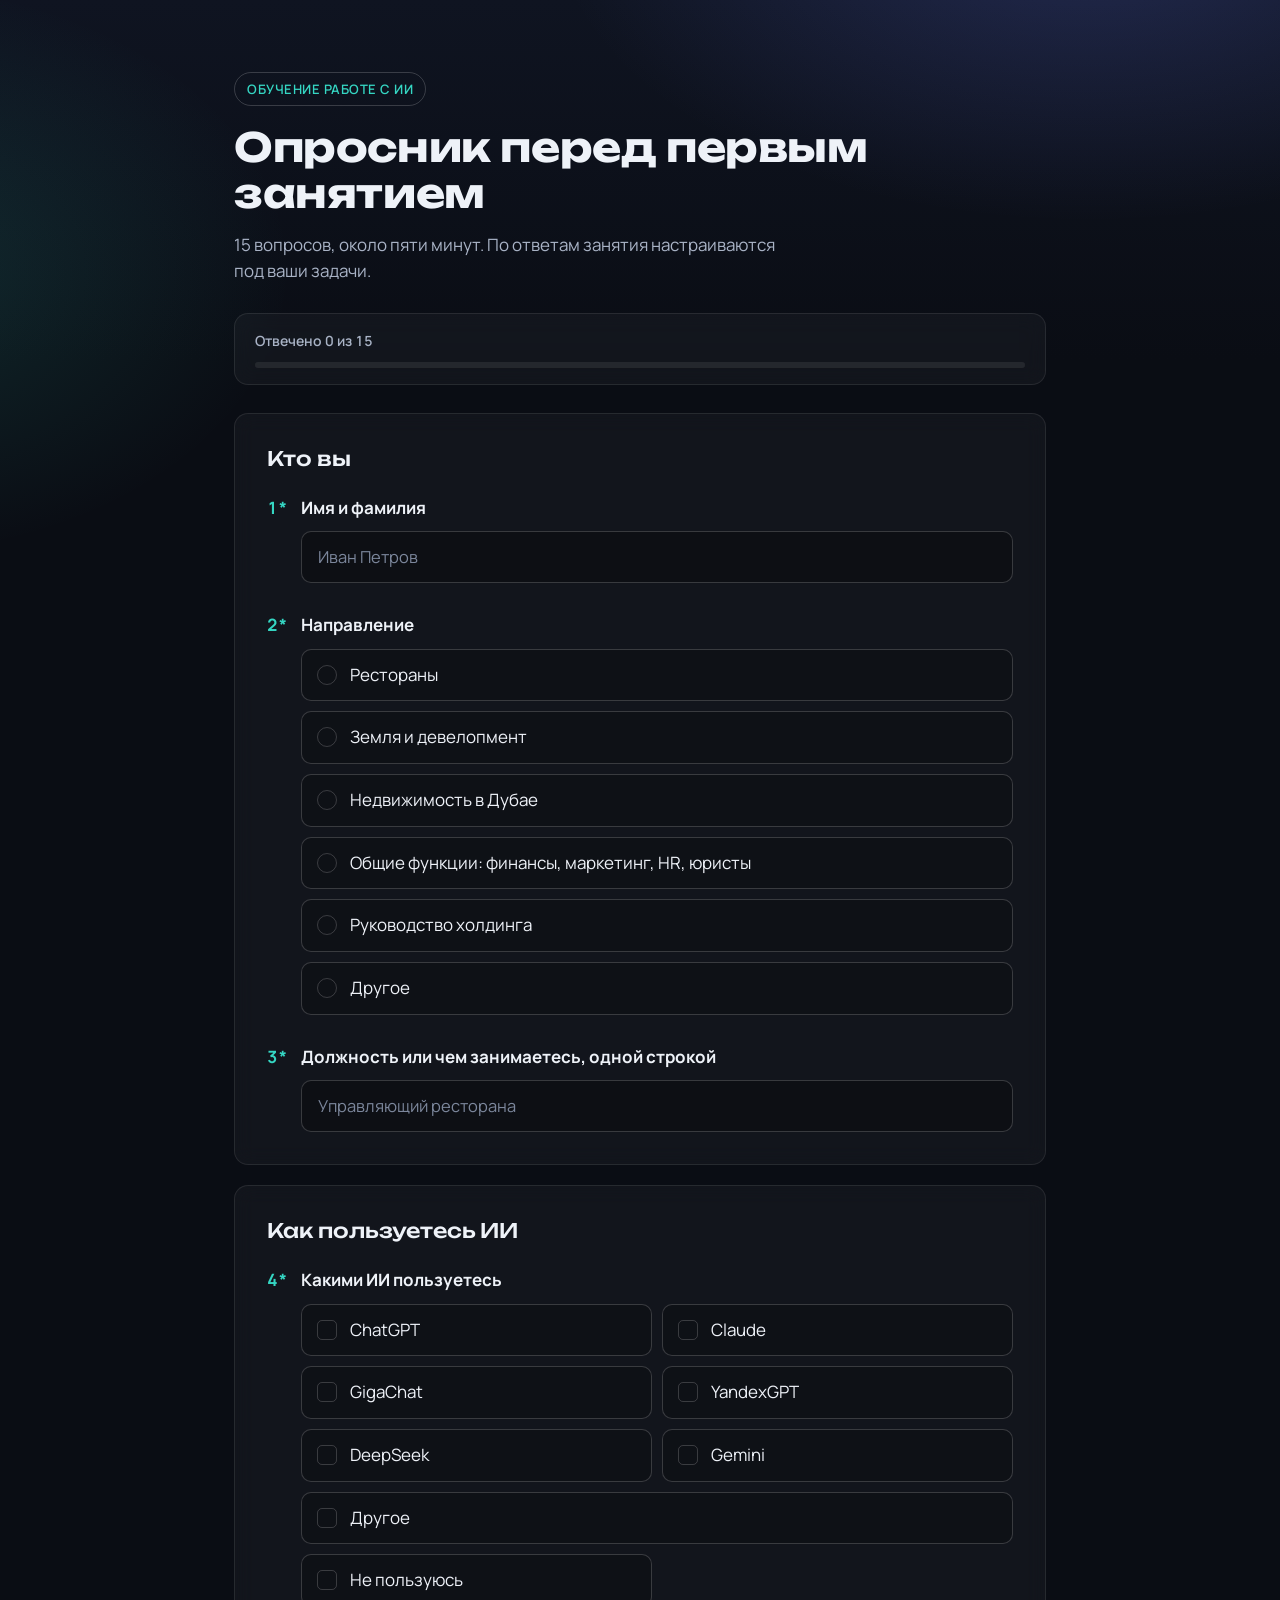
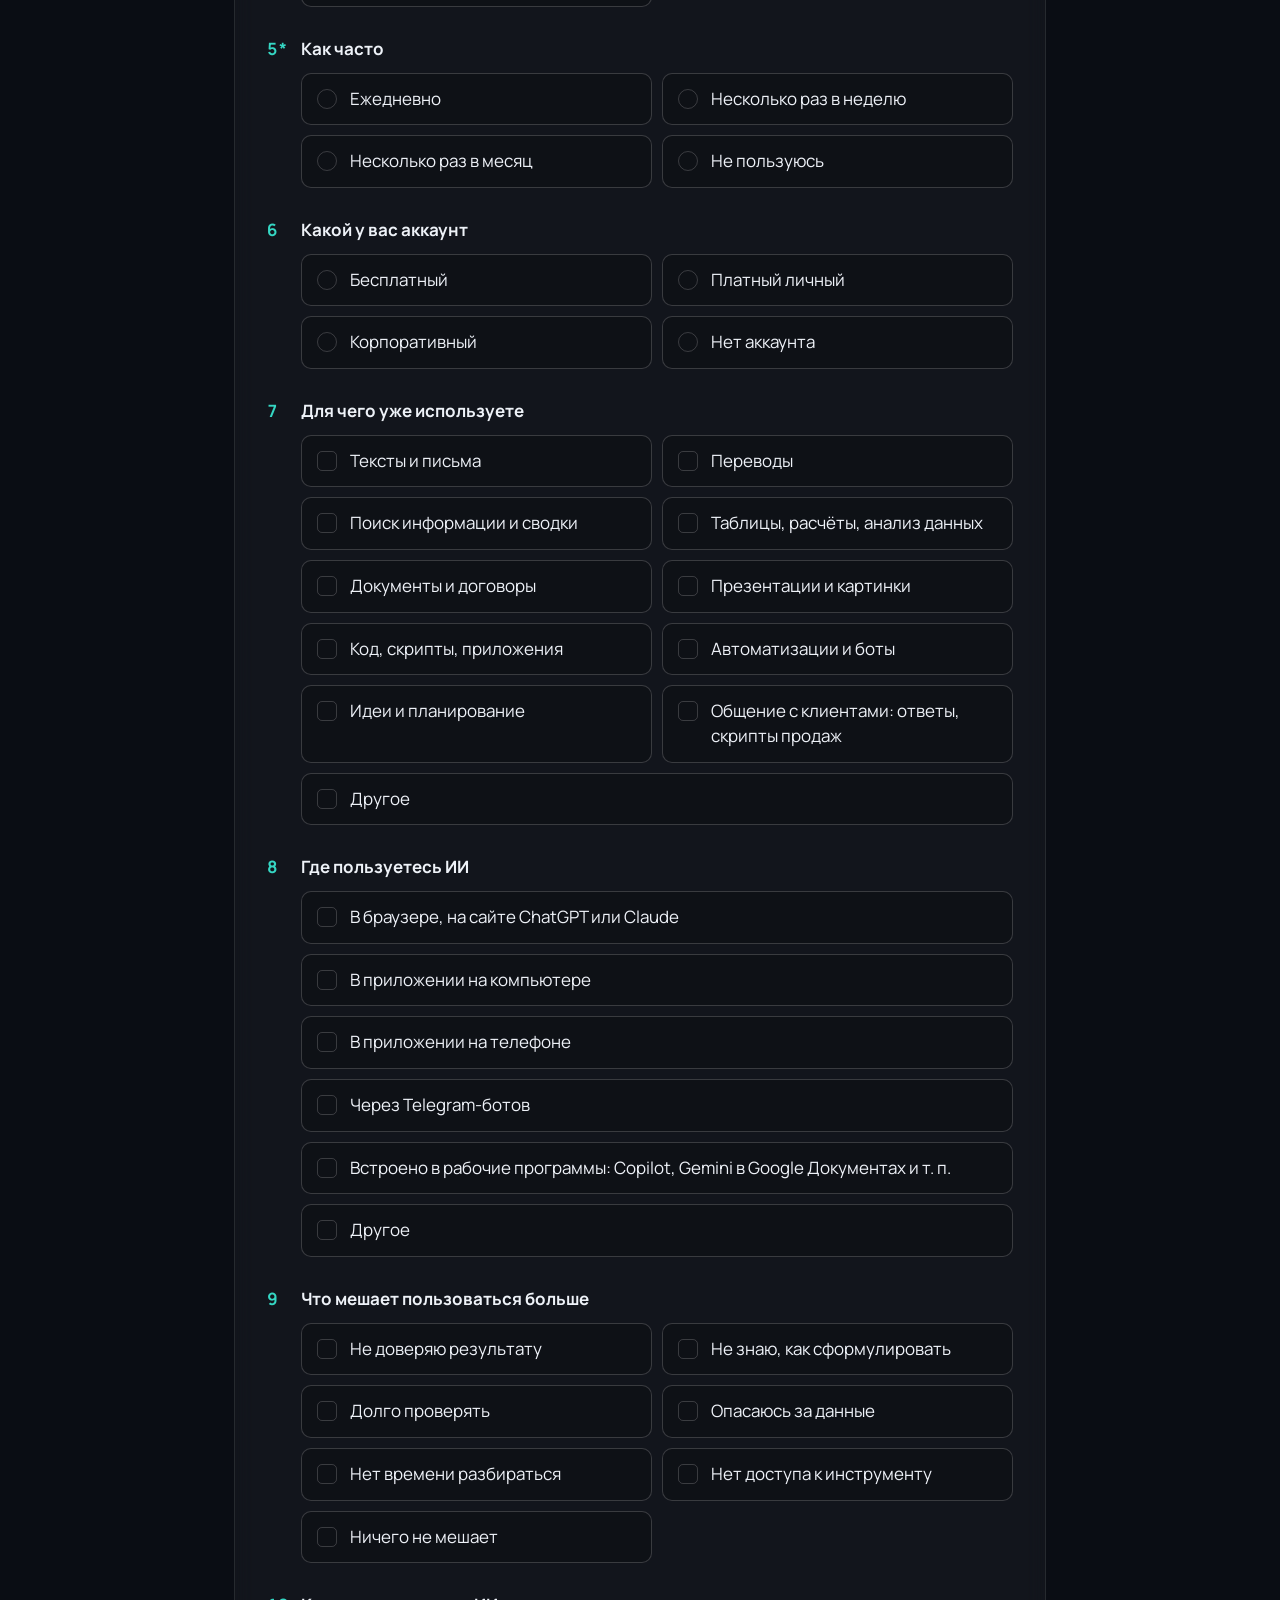
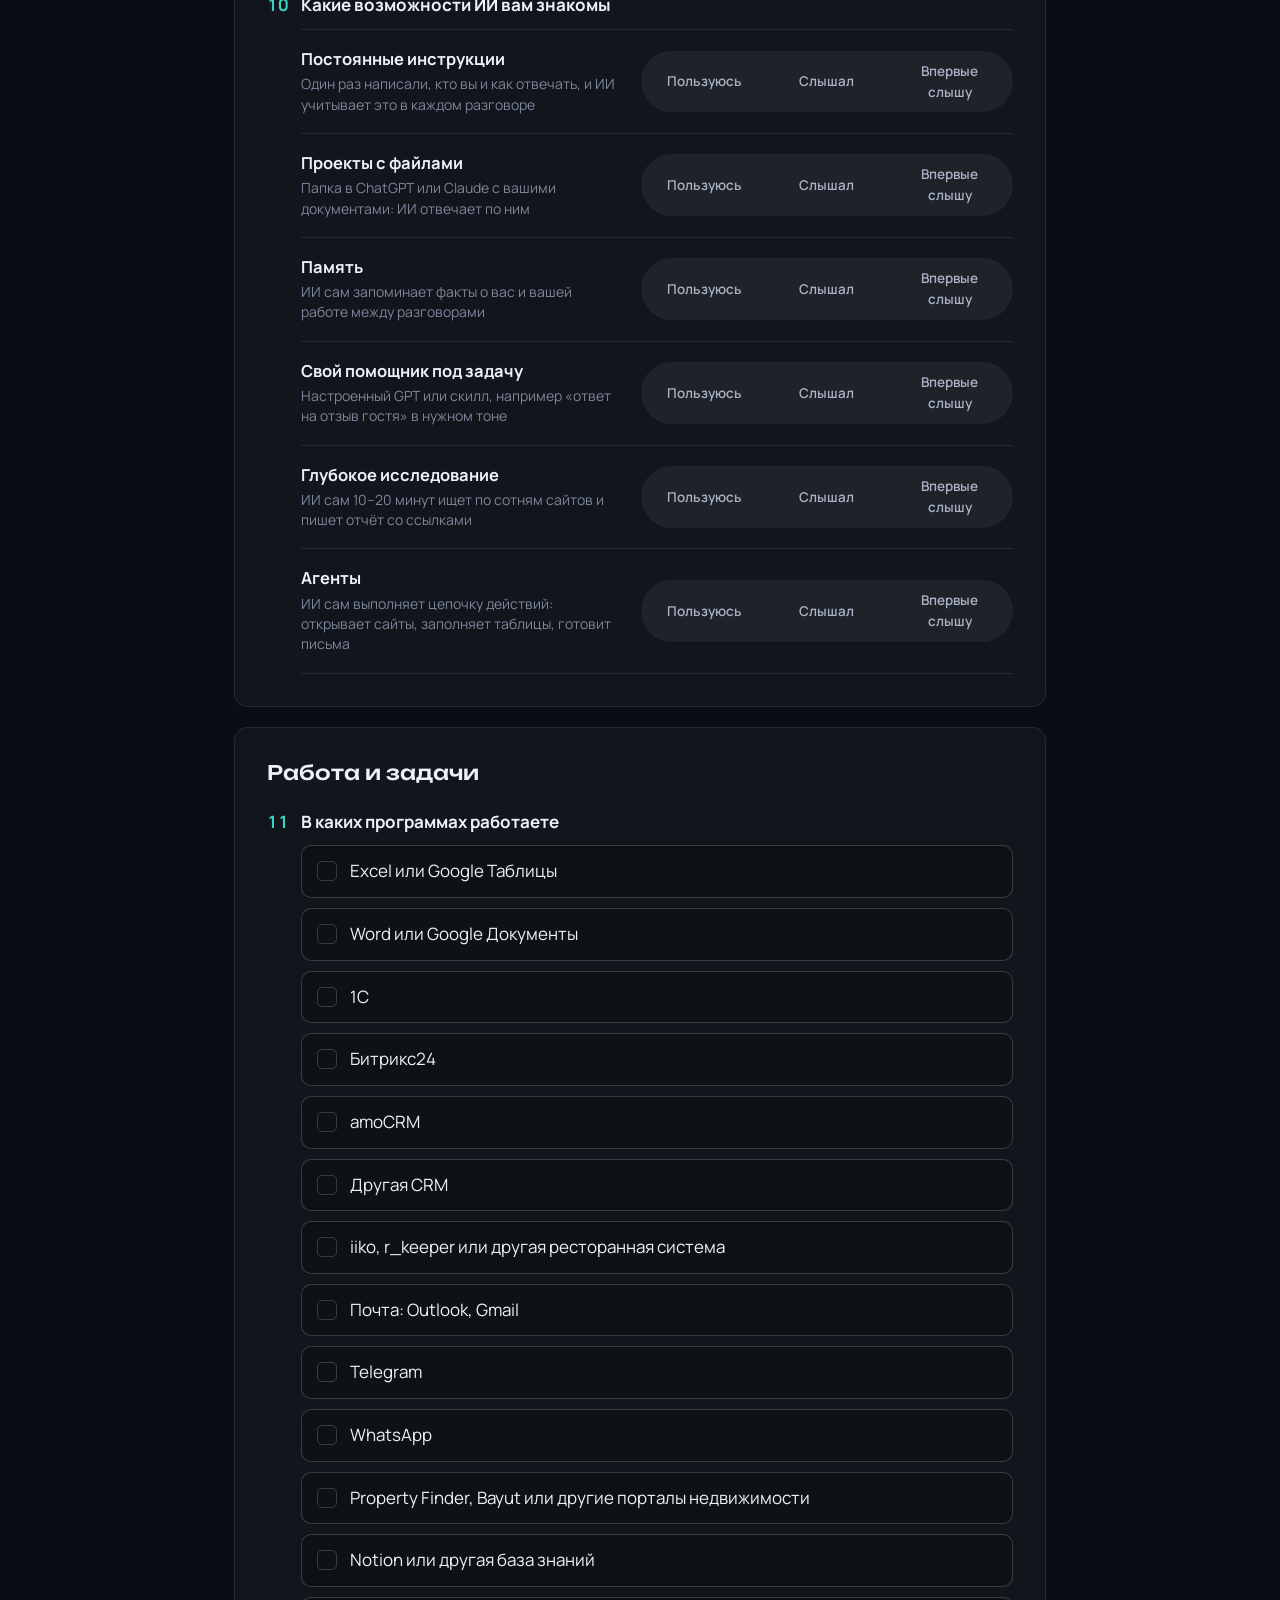
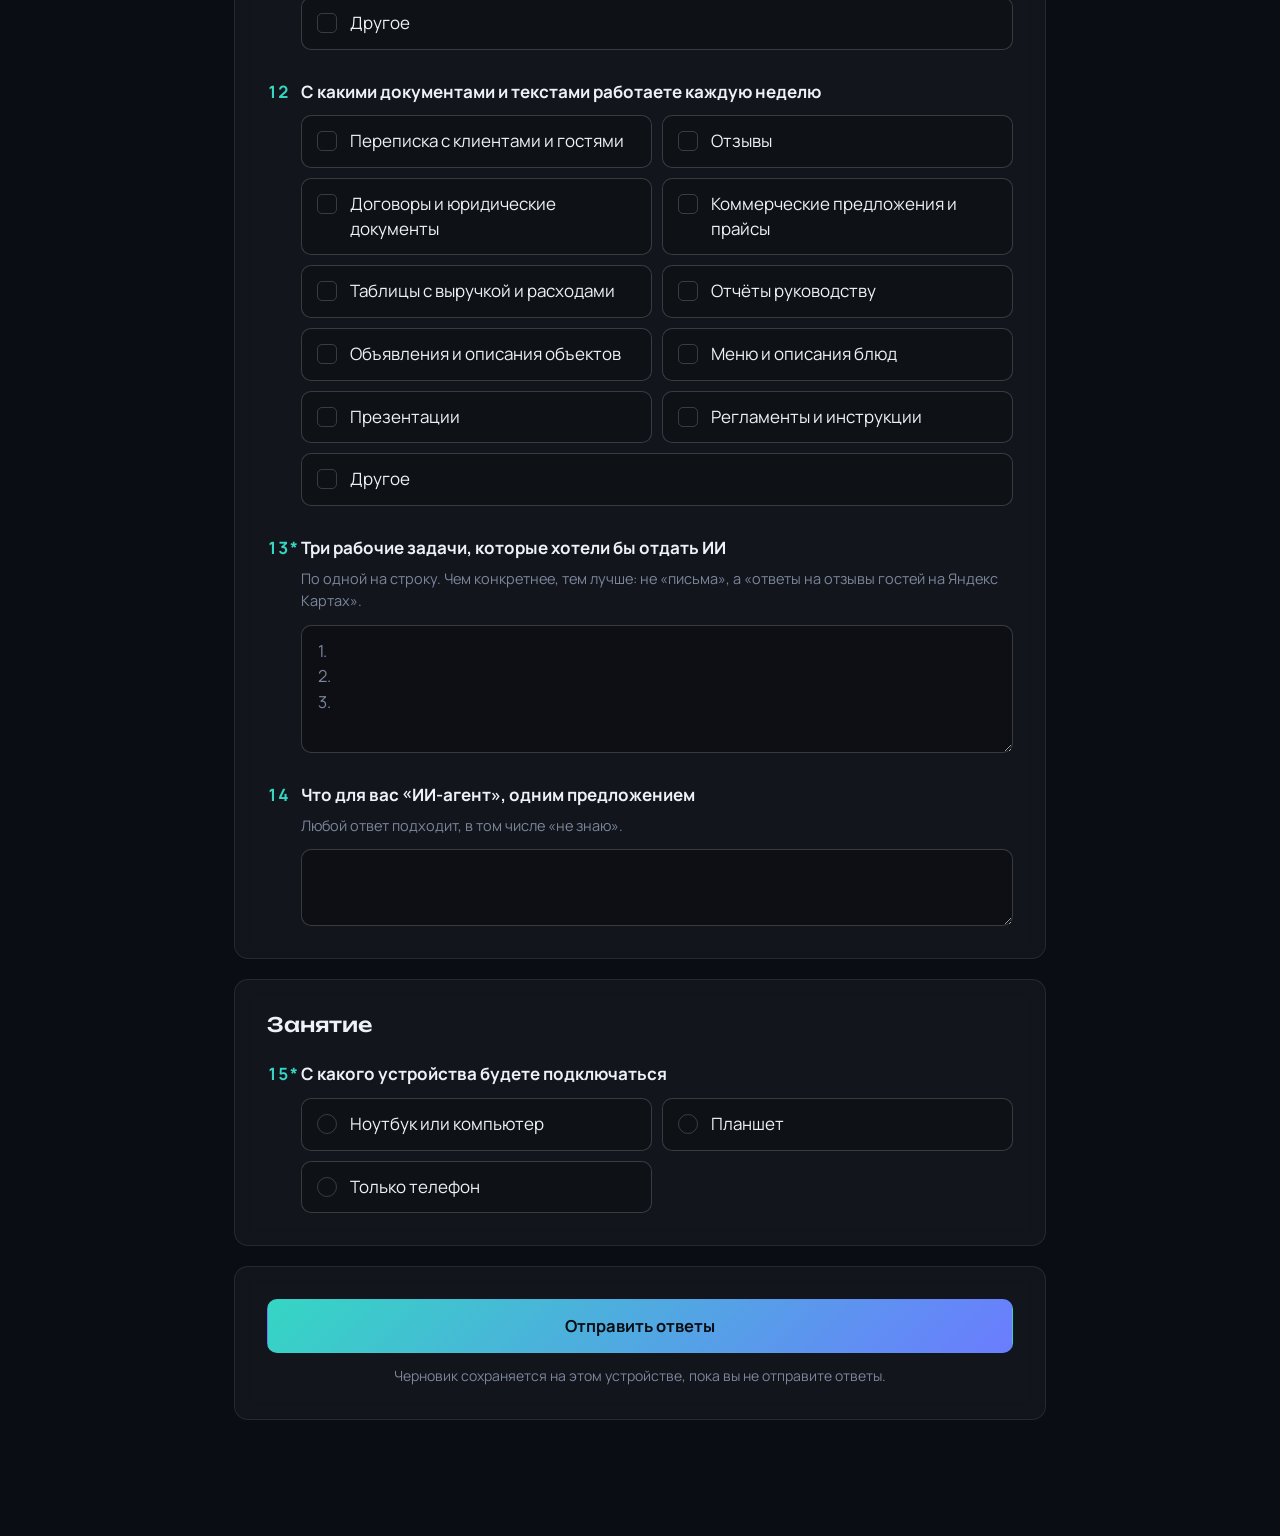
==== commit 06796ecb: "feat: вариант A стал основным оформлением; точка радиокнопки по центру круга; варианты удалены Co-Au" ====
--- a/index.html
+++ b/index.html
@@ -3,39 +3,33 @@
 <head>
 <meta charset="utf-8">
 <meta name="viewport" content="width=device-width, initial-scale=1">
-<meta name="color-scheme" content="light">
+<meta name="color-scheme" content="dark">
 <title>Опросник перед обучением</title>
 <meta name="description" content="Опросник перед обучением работе с ИИ.">
 <meta name="robots" content="noindex">
 <link rel="preconnect" href="https://fonts.googleapis.com">
 <link rel="preconnect" href="https://fonts.gstatic.com" crossorigin>
-<link href="https://fonts.googleapis.com/css2?family=Prata&family=Source+Sans+3:wght@400;600&display=swap" rel="stylesheet">
+<link href="https://fonts.googleapis.com/css2?family=Unbounded:wght@500;700&family=Manrope:wght@400;500;600;700&display=swap" rel="stylesheet">
 <link rel="stylesheet" href="styles.css">
 </head>
 <body>
 <a class="skip" href="#form">К вопросам</a>
+<div class="bg" aria-hidden="true"></div>
 
-<header class="hero">
-  <div class="hero-inner">
+<div class="page">
+  <header class="hero">
     <p class="hero-kicker">Обучение работе с ИИ</p>
     <h1 class="title">Опросник перед первым занятием</h1>
-    <p class="sub">15 вопросов, около пяти минут. Ответы видят только Кирилл и Александр и используют, чтобы настроить занятия под ваши задачи.</p>
-  </div>
-</header>
-
-<div class="page">
-  <div class="progress-card">
-    <div class="progress-head">
-      <span class="progress-label visually-hidden">Заполнено</span>
+    <p class="sub">15 вопросов, около пяти минут. По ответам занятия настраиваются под ваши задачи.</p>
+    <div class="progress-card">
       <span class="counter" id="counter" aria-live="polite">Отвечено 0 из 15</span>
+      <div class="progress-track" aria-hidden="true"><i id="topline"></i></div>
     </div>
-    <div class="progress-track" aria-hidden="true"><i id="topline"></i></div>
-  </div>
+  </header>
 
   <div class="notice" id="notice" hidden role="status"></div>
 
   <form id="form" class="form" novalidate>
-    <!-- заполняется скриптом -->
     <div class="submit-card">
       <button type="submit" class="btn primary" id="submit">Отправить ответы</button>
       <p class="submit-hint">Черновик сохраняется на этом устройстве, пока вы не отправите ответы.</p>
--- a/styles.css
+++ b/styles.css
@@ -1,29 +1,29 @@
-/* Концепция «Брифинг руководства» (по разбору Codex 2026-10-07):
-   белый, графит, глубокий зелёный; один статусный заголовок Prata, весь интерфейс Source Sans 3;
-   без градиентов и теней, тонкие рамки, одна колонка, общая линия выравнивания. */
+/* Основное оформление (бывший вариант A) — «тёмный технологичный»: глубокий графит, стеклянные карточки,
+   один холодный акцент (бирюза → индиго), заголовок Unbounded, текст Manrope. */
 
 :root {
-  color-scheme: light;
-  --bg: #f2f4f3;
-  --surface: #ffffff;
-  --ink: #18231f;
-  --ink-2: #59635e;
-  --line: #dce2de;
-  --line-strong: #87958d;
-  --accent: #25483d;
-  --accent-hover: #1b3730;
-  --accent-soft: #eff4f0;
-  --warn: #a8342b;
-  --warn-soft: #fff2f0;
-  --r-surface: 8px;
-  --r: 6px;
-  --head: "Prata", "Times New Roman", Georgia, serif;
-  --text: "Source Sans 3", "Segoe UI", Arial, sans-serif;
-  --container: 960px;
-  --pad: 32px;
+  color-scheme: dark;
+  --bg: #0a0d14;
+  --bg-2: #0f1421;
+  --card: rgba(255, 255, 255, 0.035);
+  --card-solid: #131a28;
+  --line: rgba(255, 255, 255, 0.09);
+  --line-strong: rgba(255, 255, 255, 0.18);
+  --ink: #eef2f8;
+  --ink-2: #a9b3c6;
+  --ink-3: #7c879c;
+  --accent: #35d6c3;
+  --accent-2: #6b7cff;
+  --accent-soft: rgba(53, 214, 195, 0.12);
+  --warn: #ff7a6b;
+  --warn-soft: rgba(255, 122, 107, 0.12);
+  --r: 14px;
+  --r-sm: 10px;
+  --head: "Unbounded", "Segoe UI", Arial, sans-serif;
+  --text: "Manrope", "Segoe UI", Arial, sans-serif;
 }
 
-* { box-sizing: border-box; }
+*, *::before, *::after { box-sizing: border-box; }
 html { -webkit-text-size-adjust: 100%; }
 
 body {
@@ -32,498 +32,168 @@
   color: var(--ink);
   font-family: var(--text);
   font-size: 17px;
-  line-height: 1.5;
+  line-height: 1.55;
   -webkit-font-smoothing: antialiased;
 }
 
-.visually-hidden {
-  position: absolute;
-  width: 1px;
-  height: 1px;
-  margin: -1px;
-  padding: 0;
-  overflow: hidden;
-  clip: rect(0 0 0 0);
-  white-space: nowrap;
-  border: 0;
+.bg {
+  position: fixed;
+  inset: 0;
+  z-index: -1;
+  background:
+    radial-gradient(900px 520px at 85% -10%, rgba(107, 124, 255, 0.22), transparent 60%),
+    radial-gradient(700px 480px at -10% 30%, rgba(53, 214, 195, 0.14), transparent 60%),
+    linear-gradient(180deg, var(--bg-2), var(--bg) 40%);
 }
 
-.skip {
-  position: absolute;
-  left: 16px;
-  top: -48px;
-  padding: 8px 12px;
-  background: var(--accent);
-  color: #fff;
-  border-radius: var(--r);
-  z-index: 10;
-}
+.visually-hidden { position: absolute; width: 1px; height: 1px; margin: -1px; padding: 0; overflow: hidden; clip: rect(0 0 0 0); white-space: nowrap; border: 0; }
+.skip { position: absolute; left: 16px; top: -48px; padding: 8px 12px; background: var(--accent); color: #0a0d14; border-radius: 8px; z-index: 10; }
 .skip:focus { top: 16px; }
 
-/* ---- общий контейнер ---- */
+.page { max-width: 860px; margin: 0 auto; padding: 72px 24px 96px; }
 
-.hero-inner,
-.page {
-  width: calc(100% - 48px);
-  max-width: var(--container);
-  margin: 0 auto;
+/* шапка */
+.hero { margin: 0 0 28px; }
+.hero-kicker {
+  display: inline-block;
+  margin: 0 0 18px;
+  padding: 6px 12px;
+  border: 1px solid var(--line-strong);
+  border-radius: 999px;
+  color: var(--accent);
+  font-size: 13px;
+  font-weight: 600;
+  letter-spacing: 0.04em;
+  text-transform: uppercase;
+}
+.title {
+  margin: 0 0 16px;
+  font-family: var(--head);
+  font-weight: 700;
+  font-size: 40px;
+  line-height: 1.15;
+  letter-spacing: -0.01em;
+  max-width: 760px;
+}
+.sub { margin: 0 0 28px; max-width: 560px; color: var(--ink-2); font-size: 17px; }
+
+.progress-card {
+  display: grid;
+  gap: 10px;
+  padding: 16px 20px;
+  border: 1px solid var(--line);
+  border-radius: var(--r);
+  background: var(--card);
+  backdrop-filter: blur(10px);
+}
+.counter { font-size: 14px; font-weight: 600; color: var(--ink-2); font-variant-numeric: tabular-nums; }
+.progress-track { height: 6px; border-radius: 999px; background: rgba(255, 255, 255, 0.08); overflow: hidden; }
+.progress-track i { display: block; height: 100%; width: 0; border-radius: 999px; background: linear-gradient(90deg, var(--accent), var(--accent-2)); transition: width 240ms ease; }
+
+.notice { margin: 0 0 20px; padding: 14px 18px; border: 1px solid var(--line-strong); border-radius: var(--r-sm); background: var(--accent-soft); font-size: 15px; }
+
+/* карточки */
+.form { margin: 0; }
+.block, .card, .submit-card {
+  margin: 0 0 20px;
+  padding: 32px;
+  border: 1px solid var(--line);
+  border-radius: var(--r);
+  background: var(--card);
+  backdrop-filter: blur(10px);
+}
+.block-title, .card-title {
+  margin: 0 0 24px;
+  font-family: var(--head);
+  font-weight: 500;
+  font-size: 20px;
+  line-height: 1.3;
 }
 
-/* ---- шапка ---- */
+.q { margin: 0 0 30px; padding: 0; border: 0; min-width: 0; }
+.q:last-of-type { margin-bottom: 0; }
+.q-label { display: grid; grid-template-columns: 34px minmax(0, 1fr); margin: 0 0 12px; padding: 0; font-size: 17px; font-weight: 700; line-height: 1.4; }
+.q-num { color: var(--accent); font-weight: 700; font-variant-numeric: tabular-nums; }
+.q-required .q-num::after { content: "*"; margin-left: 1px; }
+.q-hint { margin: -4px 0 12px 34px; color: var(--ink-3); font-size: 14.5px; }
+.q-body { margin-left: 34px; }
+.q-error { margin: 8px 0 0 34px; color: var(--warn); font-size: 14.5px; font-weight: 600; }
+.q-error:empty { display: none; }
+.q.invalid .q-body > input[type="text"], .q.invalid .q-body > textarea { border-color: var(--warn); }
 
-.hero { padding: 64px 0 36px; }
-.hero-inner { padding: 0 var(--pad); }
-
-.hero-kicker {
-  margin: 0 0 16px;
-  color: var(--ink-2);
-  font-size: 15px;
-  font-weight: 600;
-}
-
-.title {
-  margin: 0 0 18px;
-  max-width: 780px;
-  font-family: var(--head);
-  font-weight: 400;
-  font-size: 52px;
-  line-height: 1.16;
-  letter-spacing: 0;
-  text-wrap: balance;
-}
-
-.sub {
-  margin: 0;
-  max-width: 580px;
-  color: var(--ink-2);
-  font-size: 18px;
-  line-height: 1.5;
-}
-
-/* ---- прогресс ---- */
-
-.page { padding: 0 0 80px; }
-
-.progress-card { margin: 0; padding: 0 var(--pad) 28px; }
-
-.progress-head {
-  display: flex;
-  justify-content: flex-start;
-  margin-bottom: 8px;
-}
-
-.counter {
-  margin: 0;
-  color: var(--ink-2);
-  font-size: 14px;
-  font-weight: 600;
-  font-variant-numeric: tabular-nums;
-}
-
-.progress-track {
-  height: 3px;
-  background: var(--line);
-  overflow: hidden;
-}
-.progress-track i {
-  display: block;
-  height: 100%;
-  width: 0;
-  background: var(--accent);
-  transition: width 220ms ease;
-}
-
-.notice {
-  margin: 0 0 28px;
-  padding: 14px 20px;
-  border: 1px solid var(--line);
-  border-left: 3px solid var(--accent);
-  border-radius: var(--r);
-  background: var(--surface);
-  font-size: 16px;
-}
-
-/* ---- разделы ---- */
-
-.form { margin: 0; }
-
-.block,
-.card {
-  margin: 0 0 28px;
-  padding: var(--pad);
-  background: var(--surface);
-  border: 1px solid var(--line);
-  border-radius: var(--r-surface);
-  min-width: 0;
-}
-
-.block-title,
-.card-title {
-  margin: 0 0 28px;
-  font-family: var(--text);
-  font-size: 28px;
-  font-weight: 600;
-  line-height: 1.2;
-}
-
-/* ---- вопросы ---- */
-
-.q {
-  margin: 0 0 32px;
-  padding: 0;
-  border: 0;
-  min-width: 0;
-}
-.q:last-of-type { margin-bottom: 0; }
-
-.q-label {
-  display: grid;
-  grid-template-columns: 32px minmax(0, 1fr);
-  margin: 0 0 12px;
-  padding: 0;
-  font-size: 18px;
-  font-weight: 600;
-  line-height: 1.4;
-}
-
-.q-num {
-  color: var(--ink-2);
-  font-weight: 400;
-  font-variant-numeric: tabular-nums;
-}
-
-.q-required .q-num::after {
-  content: "*";
-  color: var(--accent);
-  margin-left: 1px;
-}
-
-.q-hint {
-  margin: -4px 0 12px 32px;
-  color: var(--ink-2);
-  font-size: 15px;
-  line-height: 1.45;
-}
-
-.q-body { margin-left: 32px; }
-
-.q-error {
-  margin: 8px 0 0 32px;
-  color: var(--warn);
-  font-size: 15px;
-  font-weight: 600;
-}
-.q-error:empty { display: none; }
-
-.q.invalid .q-body > input[type="text"],
-.q.invalid .q-body > textarea {
-  border-color: var(--warn);
-  box-shadow: inset 0 0 0 1px var(--warn);
-}
-
-/* ---- поля ---- */
-
-input[type="text"],
-textarea {
-  display: block;
-  width: 100%;
-  min-height: 48px;
-  padding: 11px 14px;
-  border: 1px solid var(--line-strong);
-  border-radius: var(--r);
-  background: var(--surface);
-  color: var(--ink);
-  font: inherit;
-  font-size: 17px;
+input[type="text"], textarea {
+  display: block; width: 100%; min-height: 50px; padding: 12px 16px;
+  border: 1px solid var(--line-strong); border-radius: var(--r-sm);
+  background: rgba(0, 0, 0, 0.25); color: var(--ink); font: inherit; font-size: 16.5px;
 }
 textarea { min-height: 120px; resize: vertical; }
-input[type="text"]::placeholder,
-textarea::placeholder { color: var(--ink-2); }
+input::placeholder, textarea::placeholder { color: var(--ink-3); }
+input[type="text"]:focus, textarea:focus { outline: none; border-color: var(--accent); box-shadow: 0 0 0 3px var(--accent-soft); }
+button:focus-visible, a:focus-visible { outline: 2px solid var(--accent); outline-offset: 2px; }
 
-input[type="text"]:focus,
-textarea:focus {
-  outline: 2px solid var(--accent);
-  outline-offset: 2px;
-  border-color: var(--accent);
+/* варианты */
+.opts { display: grid; grid-template-columns: repeat(2, minmax(0, 1fr)); gap: 10px; }
+.opts.single-col { grid-template-columns: minmax(0, 1fr); }
+.opt {
+  position: relative; display: flex; align-items: flex-start; gap: 12px; min-width: 0; min-height: 50px;
+  padding: 13px 16px 13px 48px; border: 1px solid var(--line-strong); border-radius: var(--r-sm);
+  background: rgba(0, 0, 0, 0.2); cursor: pointer; transition: border-color 120ms, background-color 120ms;
 }
-
-button:focus-visible,
-a:focus-visible {
-  outline: 2px solid var(--accent);
-  outline-offset: 2px;
-}
-
-/* ---- варианты ответа ---- */
-
-.opts {
-  display: grid;
-  grid-template-columns: repeat(2, minmax(0, 1fr));
-  gap: 12px;
-}
-.opts.single-col { grid-template-columns: minmax(0, 1fr); }
-
-.opt {
-  position: relative;
-  display: flex;
-  align-items: flex-start;
-  gap: 12px;
-  min-width: 0;
-  min-height: 48px;
-  padding: 12px 14px 12px 46px;
-  border: 1px solid var(--line-strong);
-  border-radius: var(--r);
-  background: var(--surface);
-  cursor: pointer;
-}
-
-.opt > input[type="radio"],
-.opt > input[type="checkbox"] {
-  position: absolute;
-  left: 0;
-  top: 0;
-  width: 100%;
-  height: 100%;
-  margin: 0;
-  opacity: 0;
-  cursor: pointer;
-}
-
+.opt:hover { border-color: var(--accent); }
+.opt > input[type="radio"], .opt > input[type="checkbox"] { position: absolute; left: 0; top: 0; width: 100%; height: 100%; margin: 0; opacity: 0; cursor: pointer; }
 .opt > span { min-width: 0; line-height: 1.45; }
-
-/* индикатор: круг для radio, квадрат для checkbox */
-.opt::before {
-  content: "";
-  position: absolute;
-  left: 14px;
-  top: 14px;
-  width: 20px;
-  height: 20px;
-  border: 1.5px solid var(--line-strong);
-  background: var(--surface);
-}
+.opt::before { content: ""; position: absolute; left: 15px; top: 15px; width: 20px; height: 20px; border: 1.5px solid var(--line-strong); background: transparent; }
 .opt:has(> input[type="radio"])::before { border-radius: 50%; }
-.opt:has(> input[type="checkbox"])::before { border-radius: 4px; }
-
-/* radio: точка */
-.opt:has(> input[type="radio"])::after {
-  content: "";
-  position: absolute;
-  left: 20px;
-  top: 20px;
-  width: 8px;
-  height: 8px;
-  border-radius: 50%;
-  background: var(--accent);
-  transform: scale(0);
-  transition: transform 120ms ease;
-}
-/* checkbox: галочка */
-.opt:has(> input[type="checkbox"])::after {
-  content: "";
-  position: absolute;
-  left: 21px;
-  top: 17px;
-  width: 6px;
-  height: 11px;
-  border: solid #fff;
-  border-width: 0 2px 2px 0;
-  transform: rotate(45deg) scale(0);
-  transform-origin: center;
-  transition: transform 120ms ease;
-}
-
-.opt:has(> input:checked) {
-  border-color: var(--accent);
-  background: var(--accent-soft);
-}
+.opt:has(> input[type="checkbox"])::before { border-radius: 5px; }
+.opt:has(> input[type="radio"])::after { content: ""; position: absolute; left: 21px; top: 21px; width: 8px; height: 8px; border-radius: 50%; background: var(--accent); transform: scale(0); transition: transform 120ms; }
+.opt:has(> input[type="checkbox"])::after { content: ""; position: absolute; left: 22px; top: 18px; width: 6px; height: 11px; border: solid #0a0d14; border-width: 0 2px 2px 0; transform: rotate(45deg) scale(0); transition: transform 120ms; }
+.opt:has(> input:checked) { border-color: var(--accent); background: var(--accent-soft); }
 .opt:has(> input[type="radio"]:checked)::before { border-color: var(--accent); }
 .opt:has(> input[type="radio"]:checked)::after { transform: scale(1); }
 .opt:has(> input[type="checkbox"]:checked)::before { border-color: var(--accent); background: var(--accent); }
 .opt:has(> input[type="checkbox"]:checked)::after { transform: rotate(45deg) scale(1); }
 .opt:has(> input:focus-visible) { outline: 2px solid var(--accent); outline-offset: 2px; }
-
 .opt.other { grid-column: 1 / -1; flex-wrap: wrap; }
-.opt.other .other-input {
-  position: relative;
-  z-index: 1;
-  display: block;
-  opacity: 1;
-  flex: 1 1 100%;
-  margin: 10px 0 2px;
-  width: 100%;
-  min-height: 44px;
-  padding: 9px 12px;
-  font-size: 16px;
-}
+.opt.other .other-input { position: relative; z-index: 1; display: block; opacity: 1; flex: 1 1 100%; margin: 10px 0 2px; width: 100%; min-height: 44px; padding: 9px 12px; font-size: 15.5px; }
 .opt.other .other-input[hidden] { display: none; }
 
-/* ---- матрица возможностей ---- */
+/* матрица */
+.matrix { display: grid; gap: 0; border-top: 1px solid var(--line); }
+.matrix-row { display: grid; grid-template-columns: minmax(0, 1fr) 372px; gap: 20px; align-items: center; padding: 18px 0; border-bottom: 1px solid var(--line); }
+.row-label { font-size: 16.5px; font-weight: 700; line-height: 1.35; }
+.row-desc { display: block; margin-top: 4px; color: var(--ink-3); font-size: 14px; font-weight: 400; line-height: 1.45; }
+.cells { display: grid; grid-template-columns: repeat(3, 1fr); gap: 4px; padding: 4px; border-radius: 999px; background: rgba(255, 255, 255, 0.06); }
+.cell { position: relative; display: flex; align-items: center; justify-content: center; min-height: 38px; padding: 6px 10px; border-radius: 999px; color: var(--ink-2); font-size: 13.5px; font-weight: 600; text-align: center; cursor: pointer; transition: background-color 120ms, color 120ms; }
+.cell input { position: absolute; inset: 0; width: 100%; height: 100%; margin: 0; opacity: 0; cursor: pointer; }
+.cell:hover { color: var(--ink); }
+.cell:has(input:checked) { background: linear-gradient(135deg, var(--accent), var(--accent-2)); color: #0a0d14; }
+.cell:has(input:focus-visible) { outline: 2px solid var(--accent); outline-offset: 1px; }
 
-.matrix {
-  display: grid;
-  gap: 0;
-  border-top: 1px solid var(--line);
-}
+/* отправка */
+.btn { display: inline-block; min-height: 52px; padding: 13px 28px; border: 1px solid transparent; border-radius: var(--r-sm); font: inherit; font-size: 16.5px; font-weight: 700; cursor: pointer; }
+.btn.primary { width: 100%; background: linear-gradient(135deg, var(--accent), var(--accent-2)); color: #0a0d14; }
+.btn.primary:hover { filter: brightness(1.08); }
+.btn.primary:disabled { opacity: 0.6; cursor: progress; }
+.btn.secondary { background: transparent; border-color: var(--line-strong); color: var(--ink); }
+.btn.secondary:hover { border-color: var(--accent); }
+.submit-hint { margin: 12px 0 0; color: var(--ink-3); font-size: 14px; text-align: center; }
 
-.matrix-row {
-  display: grid;
-  grid-template-columns: minmax(0, 1fr) 384px;
-  gap: 24px;
-  align-items: center;
-  padding: 20px 0;
-  border-bottom: 1px solid var(--line);
-}
-
-.row-label { font-size: 17px; font-weight: 600; line-height: 1.35; }
-.row-desc {
-  display: block;
-  margin-top: 4px;
-  color: var(--ink-2);
-  font-size: 15px;
-  font-weight: 400;
-  line-height: 1.45;
-}
-
-.cells {
-  display: grid;
-  grid-template-columns: repeat(3, 1fr);
-  padding: 0;
-  gap: 0;
-  border: 1px solid var(--line-strong);
-  border-radius: var(--r);
-  background: var(--surface);
-  overflow: hidden;
-}
-
-.cell {
-  position: relative;
-  display: flex;
-  align-items: center;
-  justify-content: center;
-  gap: 6px;
-  min-width: 0;
-  min-height: 44px;
-  padding: 8px 10px;
-  color: var(--ink);
-  font-size: 14px;
-  font-weight: 600;
-  text-align: center;
-  cursor: pointer;
-}
-.cell + .cell { border-left: 1px solid var(--line-strong); }
-.cell input {
-  position: absolute;
-  inset: 0;
-  width: 100%;
-  height: 100%;
-  margin: 0;
-  opacity: 0;
-  cursor: pointer;
-}
-.cell:hover { background: var(--accent-soft); }
-.cell:has(input:checked) { background: var(--accent); color: #fff; }
-.cell:has(input:checked) span::before { content: "✓ "; }
-.cell:has(input:focus-visible) { outline: 2px solid var(--accent); outline-offset: -3px; }
-
-/* ---- отправка и панели ---- */
-
-.submit-card { margin: 0; padding: 8px var(--pad) 0; }
-
-.btn {
-  display: inline-block;
-  min-height: 52px;
-  padding: 13px 28px;
-  border: 1px solid transparent;
-  border-radius: var(--r);
-  font: inherit;
-  font-size: 17px;
-  font-weight: 600;
-  cursor: pointer;
-}
-.btn.primary {
-  width: 280px;
-  max-width: 100%;
-  background: var(--accent);
-  border-color: var(--accent);
-  color: #fff;
-}
-.btn.primary:hover { background: var(--accent-hover); border-color: var(--accent-hover); }
-.btn.primary:disabled {
-  background: var(--accent-soft);
-  border-color: var(--line-strong);
-  color: var(--ink-2);
-  cursor: progress;
-}
-.btn.secondary {
-  background: var(--surface);
-  border-color: var(--line-strong);
-  color: var(--ink);
-}
-.btn.secondary:hover { border-color: var(--accent); color: var(--accent); }
-
-.submit-hint {
-  margin: 12px 0 0;
-  color: var(--ink-2);
-  font-size: 14px;
-}
-
-.panel {
-  margin: 20px 0 0;
-  padding: 16px 20px;
-  border: 1px solid var(--line);
-  border-radius: var(--r);
-  background: var(--surface);
-}
-.panel p { margin: 0 0 10px; }
-.panel p:last-child { margin: 0; }
-.panel-title { margin: 0 0 6px; font-size: 18px; font-weight: 600; }
-.panel.error { border-color: var(--warn); border-left-width: 3px; background: var(--warn-soft); }
+.panel { margin: 18px 0 0; padding: 16px 18px; border: 1px solid var(--line-strong); border-radius: var(--r-sm); background: var(--card-solid); }
+.panel p { margin: 0 0 10px; } .panel p:last-child { margin: 0; }
+.panel-title { margin: 0 0 6px; font-size: 17px; font-weight: 700; }
+.panel.error { border-color: var(--warn); background: var(--warn-soft); }
 .panel .actions { display: flex; flex-wrap: wrap; gap: 10px; margin-top: 12px; }
-.panel .manual-copy { margin-top: 12px; }
-.panel .manual-copy textarea { font-size: 14px; }
-
-.card.success { border-left: 3px solid var(--accent); }
-.card.success p { margin: 0; color: var(--ink-2); }
-
+.panel .manual-copy { margin-top: 12px; } .panel .manual-copy textarea { font-size: 14px; }
+.card.success { border-color: var(--accent); } .card.success p { margin: 0; color: var(--ink-2); }
 .form.sending fieldset.q { opacity: 0.6; }
 
-/* ---- адаптив ---- */
-
-@media (max-width: 900px) {
-  .matrix-row { grid-template-columns: minmax(0, 1fr); gap: 12px; }
-}
-
+@media (max-width: 900px) { .matrix-row { grid-template-columns: minmax(0, 1fr); gap: 12px; } }
 @media (max-width: 680px) {
-  :root { --pad: 20px; }
-  .hero-inner, .page { width: 100%; }
-  .hero { padding: 40px 0 28px; }
-  .title { font-size: 34px; }
-  .sub { font-size: 17px; }
-  .block, .card {
-    margin: 0;
-    padding: 28px var(--pad);
-    border-left: 0;
-    border-right: 0;
-    border-bottom: 0;
-    border-radius: 0;
-  }
-  .form .block:last-of-type { border-bottom: 1px solid var(--line); }
-  .block-title, .card-title { font-size: 24px; margin-bottom: 20px; }
-  .q-label { font-size: 18px; }
+  .page { padding: 40px 14px 64px; }
+  .title { font-size: 28px; }
+  .block, .card, .submit-card { padding: 22px 16px; }
   .q-body, .q-hint, .q-error { margin-left: 0; }
   .opts { grid-template-columns: minmax(0, 1fr); }
-  .opt > span { font-size: 16px; }
-  .notice { margin: 0 var(--pad) 20px; }
-  .submit-card { padding-top: 28px; }
-  .btn.primary { width: 100%; }
-  .card.success { margin-top: 20px; }
 }
-
-@media (max-width: 400px) {
-  .cells { grid-template-columns: minmax(0, 1fr); }
-  .cell + .cell { border-left: 0; border-top: 1px solid var(--line-strong); }
-}
-
-@media (prefers-reduced-motion: reduce) {
-  * { transition: none !important; scroll-behavior: auto !important; }
-}
+@media (max-width: 400px) { .cells { grid-template-columns: minmax(0, 1fr); border-radius: 12px; } .cell { border-radius: 8px; } }
+@media (prefers-reduced-motion: reduce) { * { transition: none !important; } }
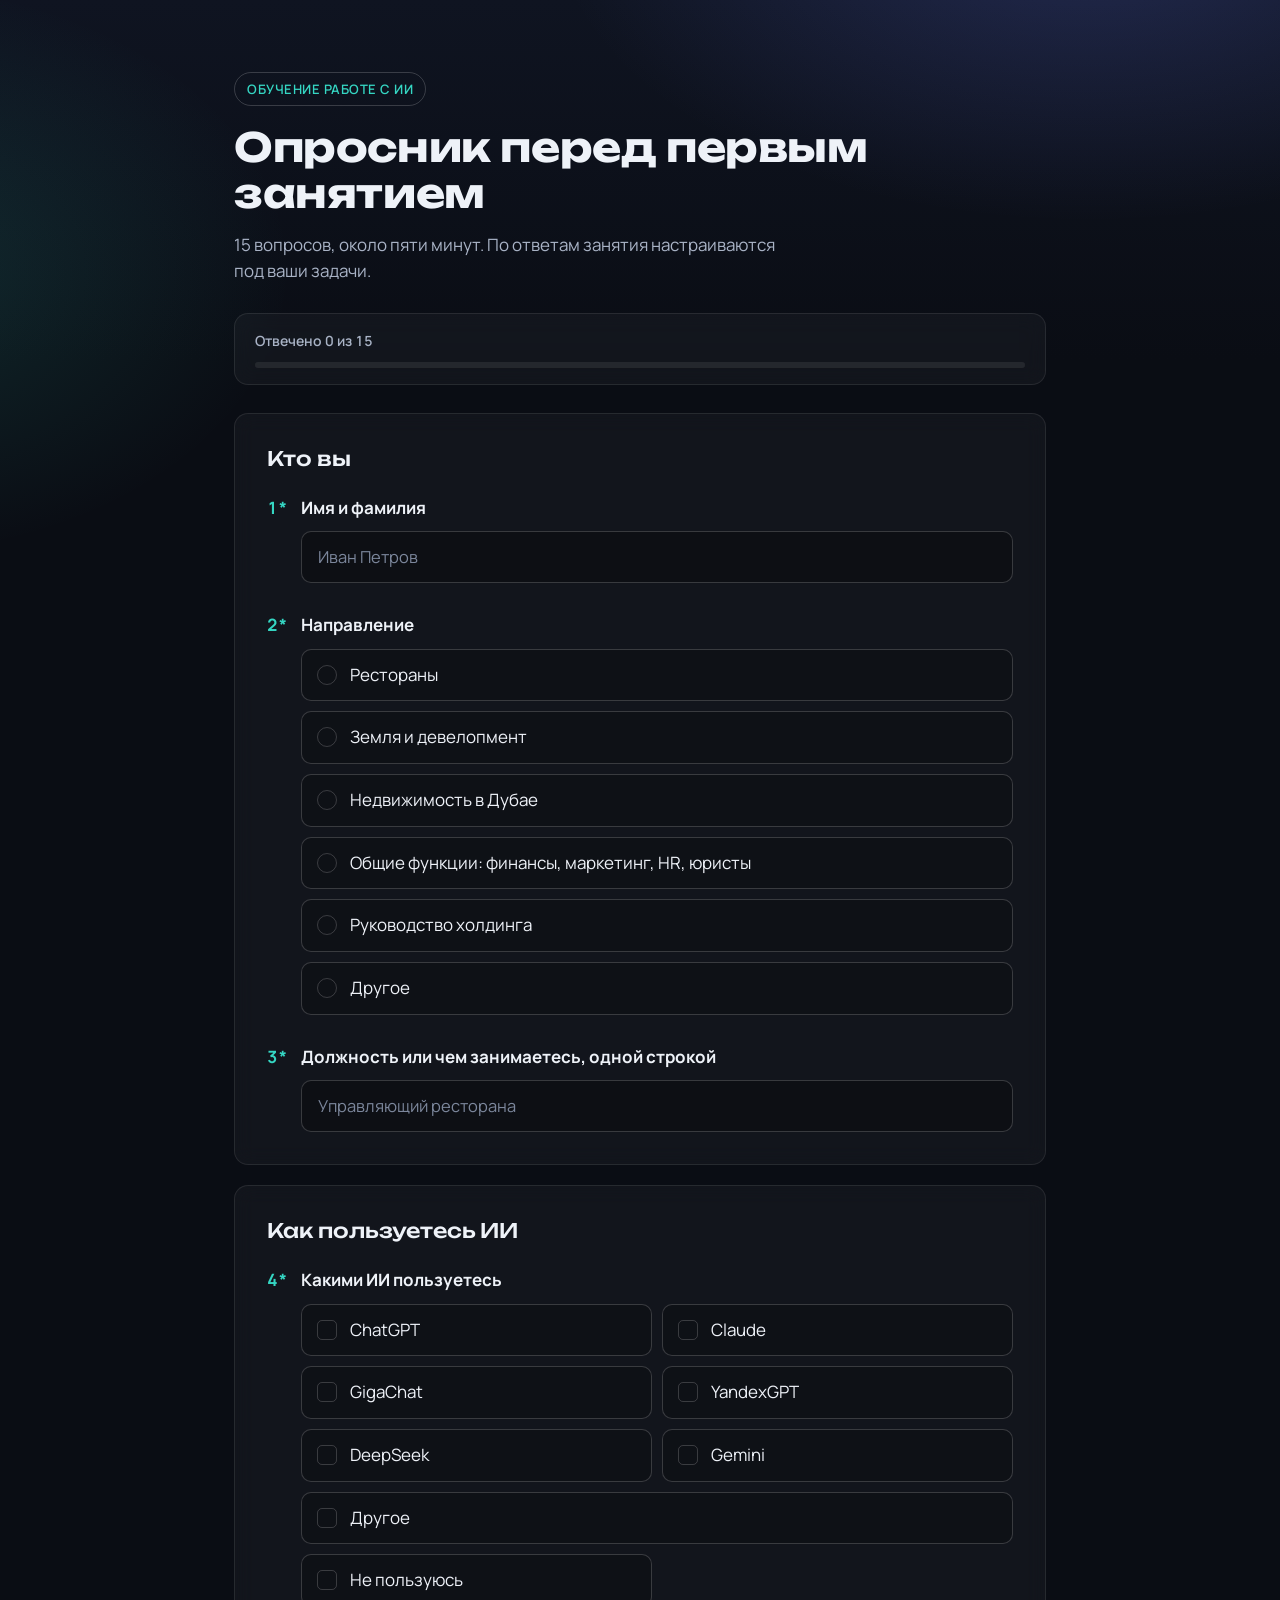
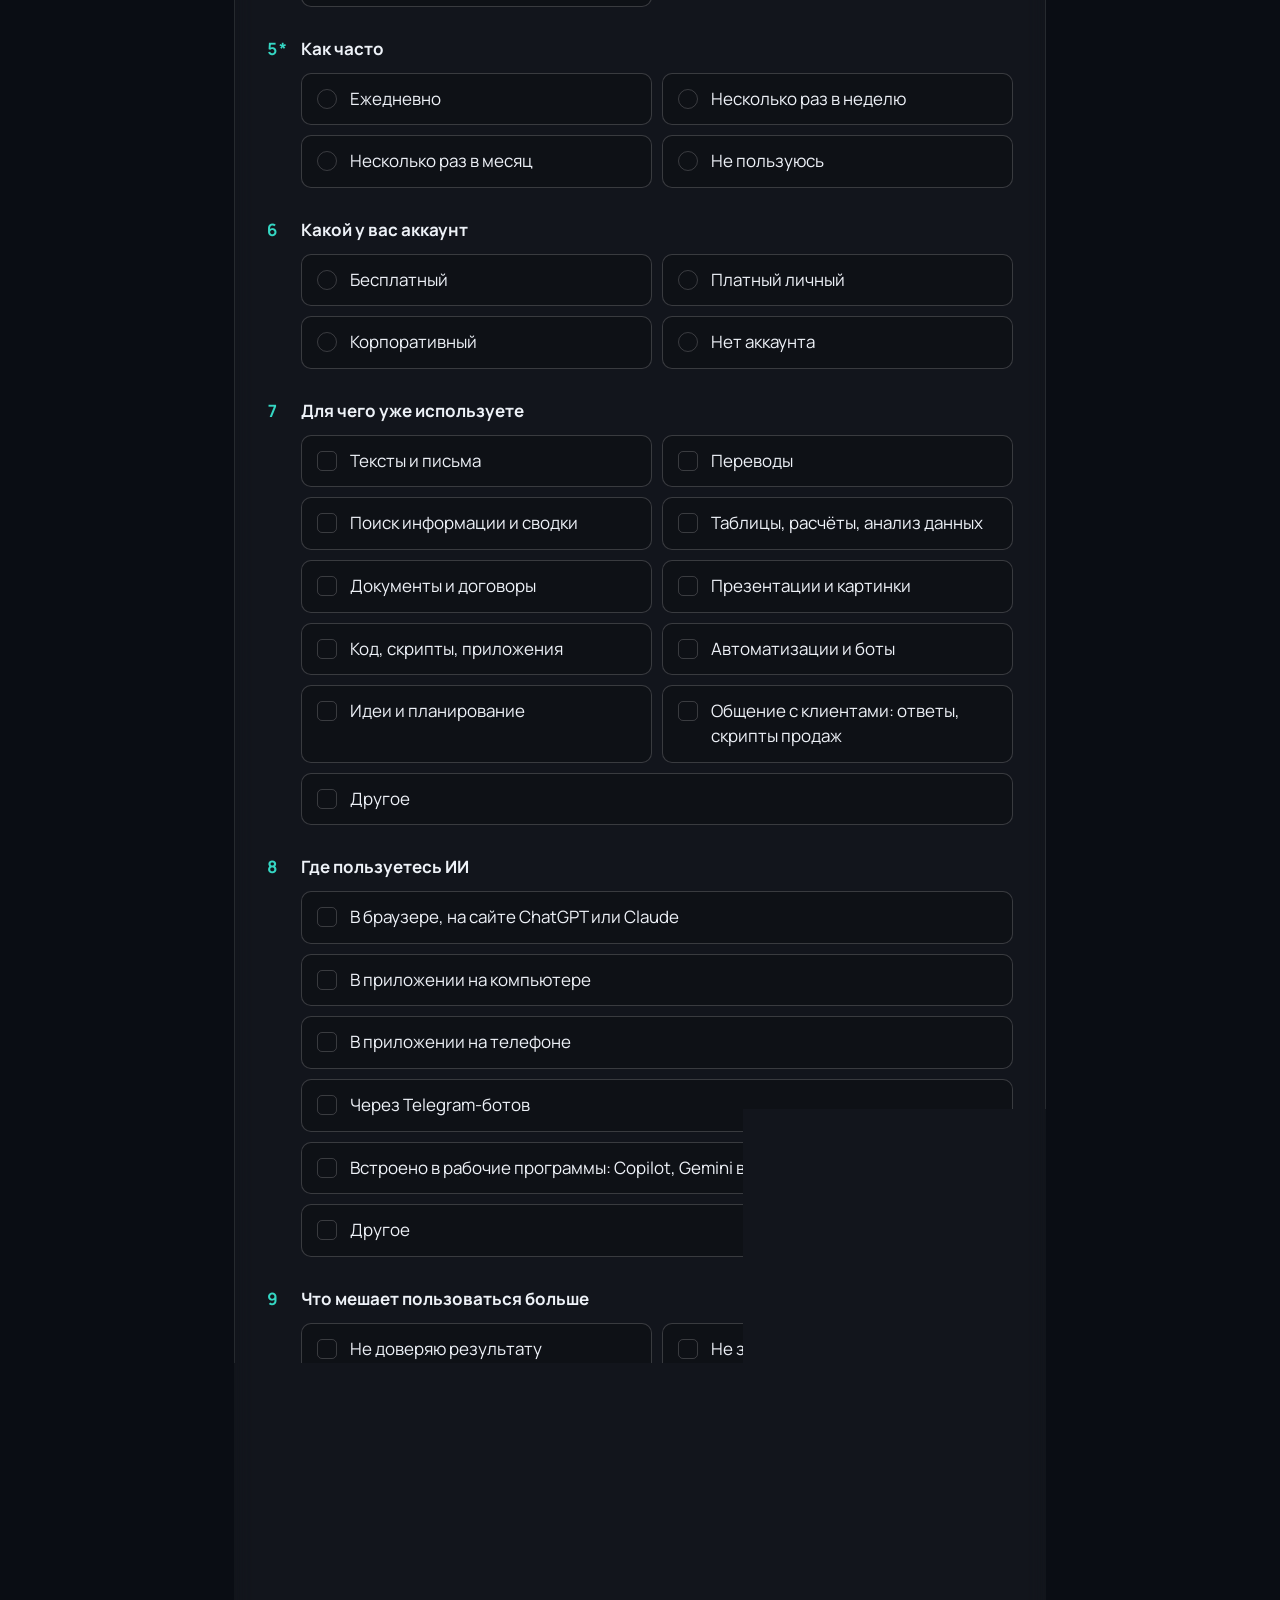
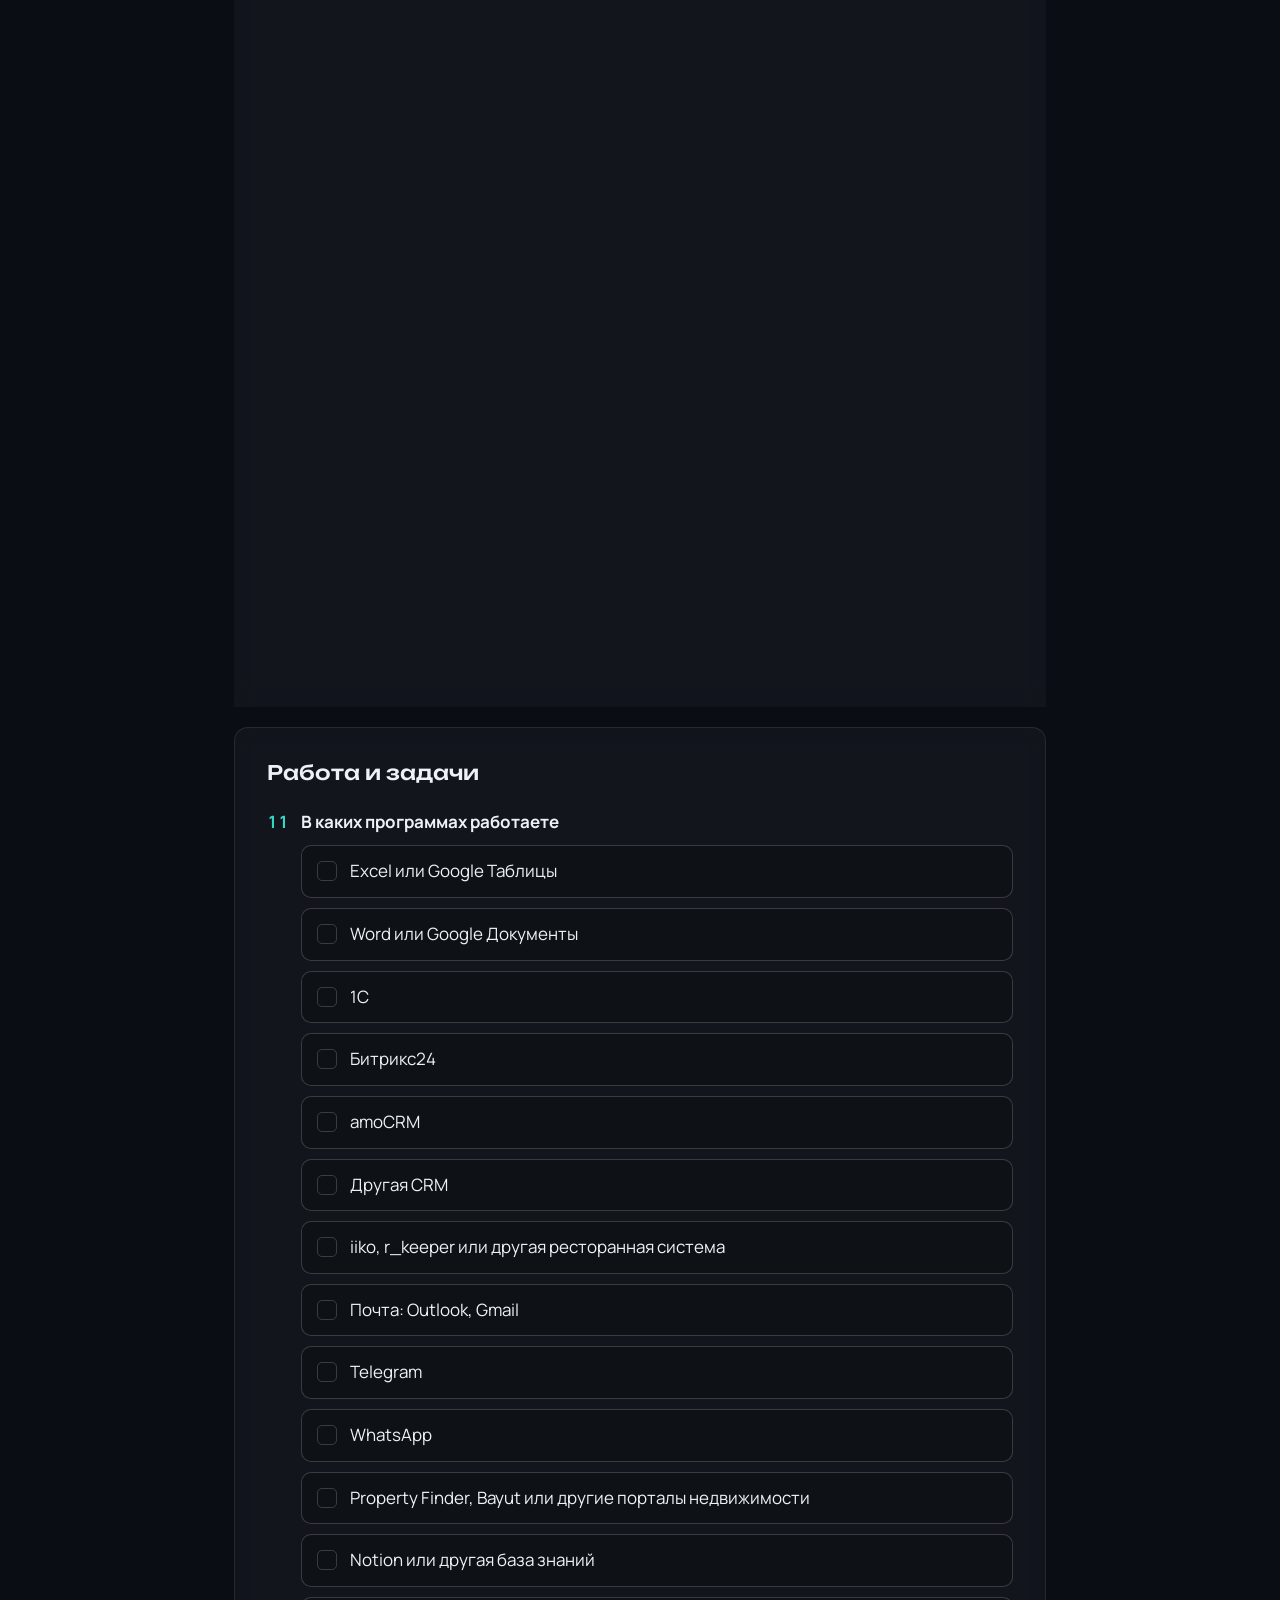
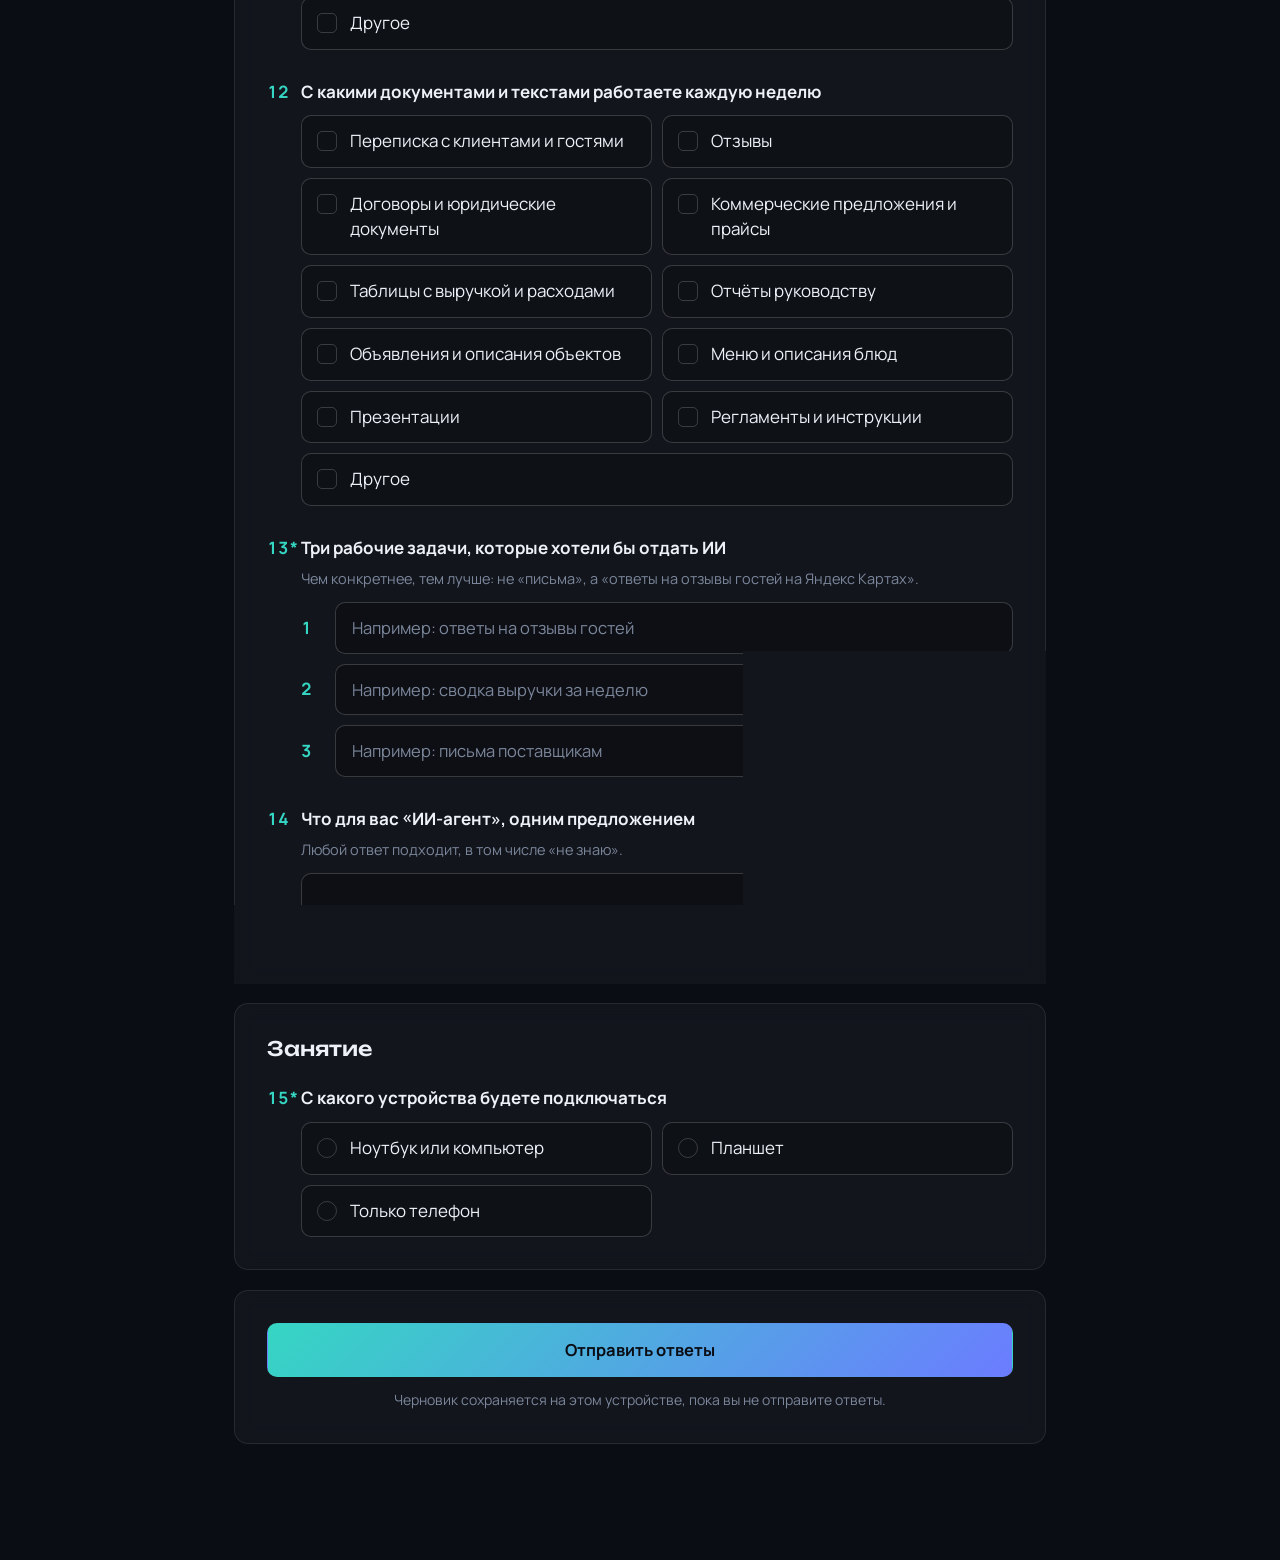
==== commit c4ea3af9: "feat: три задачи — три пронумерованных поля; экран успеха без отсылок в Telegram Co-Authored-By: Cla" ====
--- a/index.html
+++ b/index.html
@@ -39,7 +39,7 @@
 
   <section class="card success" id="success" hidden tabindex="-1">
     <h2 class="card-title">Ответы отправлены</h2>
-    <p>Спасибо. Если захотите что-то добавить, напишите Кириллу в Telegram.</p>
+    <p>Спасибо за уделённое время.</p>
   </section>
 </div>
 
--- a/styles.css
+++ b/styles.css
@@ -92,6 +92,33 @@
 
 .notice { margin: 0 0 20px; padding: 14px 18px; border: 1px solid var(--line-strong); border-radius: var(--r-sm); background: var(--accent-soft); font-size: 15px; }
 
+.draft-bar {
+  display: flex;
+  flex-wrap: wrap;
+  align-items: center;
+  justify-content: space-between;
+  gap: 8px 16px;
+  margin: 0 0 20px;
+  padding: 12px 18px;
+  border: 1px solid var(--line-strong);
+  border-radius: var(--r-sm);
+  background: var(--card);
+  color: var(--ink-2);
+  font-size: 15px;
+}
+.btn.link {
+  min-height: 0;
+  padding: 4px 0;
+  border: 0;
+  background: none;
+  color: var(--accent);
+  font-size: 15px;
+  font-weight: 700;
+  text-decoration: underline;
+  text-underline-offset: 3px;
+}
+.btn.link:hover { color: var(--ink); }
+
 /* карточки */
 .form { margin: 0; }
 .block, .card, .submit-card {
@@ -157,6 +184,11 @@
 .opt.other .other-input { position: relative; z-index: 1; display: block; opacity: 1; flex: 1 1 100%; margin: 10px 0 2px; width: 100%; min-height: 44px; padding: 9px 12px; font-size: 15.5px; }
 .opt.other .other-input[hidden] { display: none; }
 
+/* список задач */
+.list { display: grid; gap: 10px; }
+.list-row { display: grid; grid-template-columns: 34px minmax(0, 1fr); align-items: center; gap: 0; }
+.list-num { color: var(--accent); font-weight: 700; font-variant-numeric: tabular-nums; }
+
 /* матрица */
 .matrix { display: grid; gap: 0; border-top: 1px solid var(--line); }
 .matrix-row { display: grid; grid-template-columns: minmax(0, 1fr) 372px; gap: 20px; align-items: center; padding: 18px 0; border-bottom: 1px solid var(--line); }
